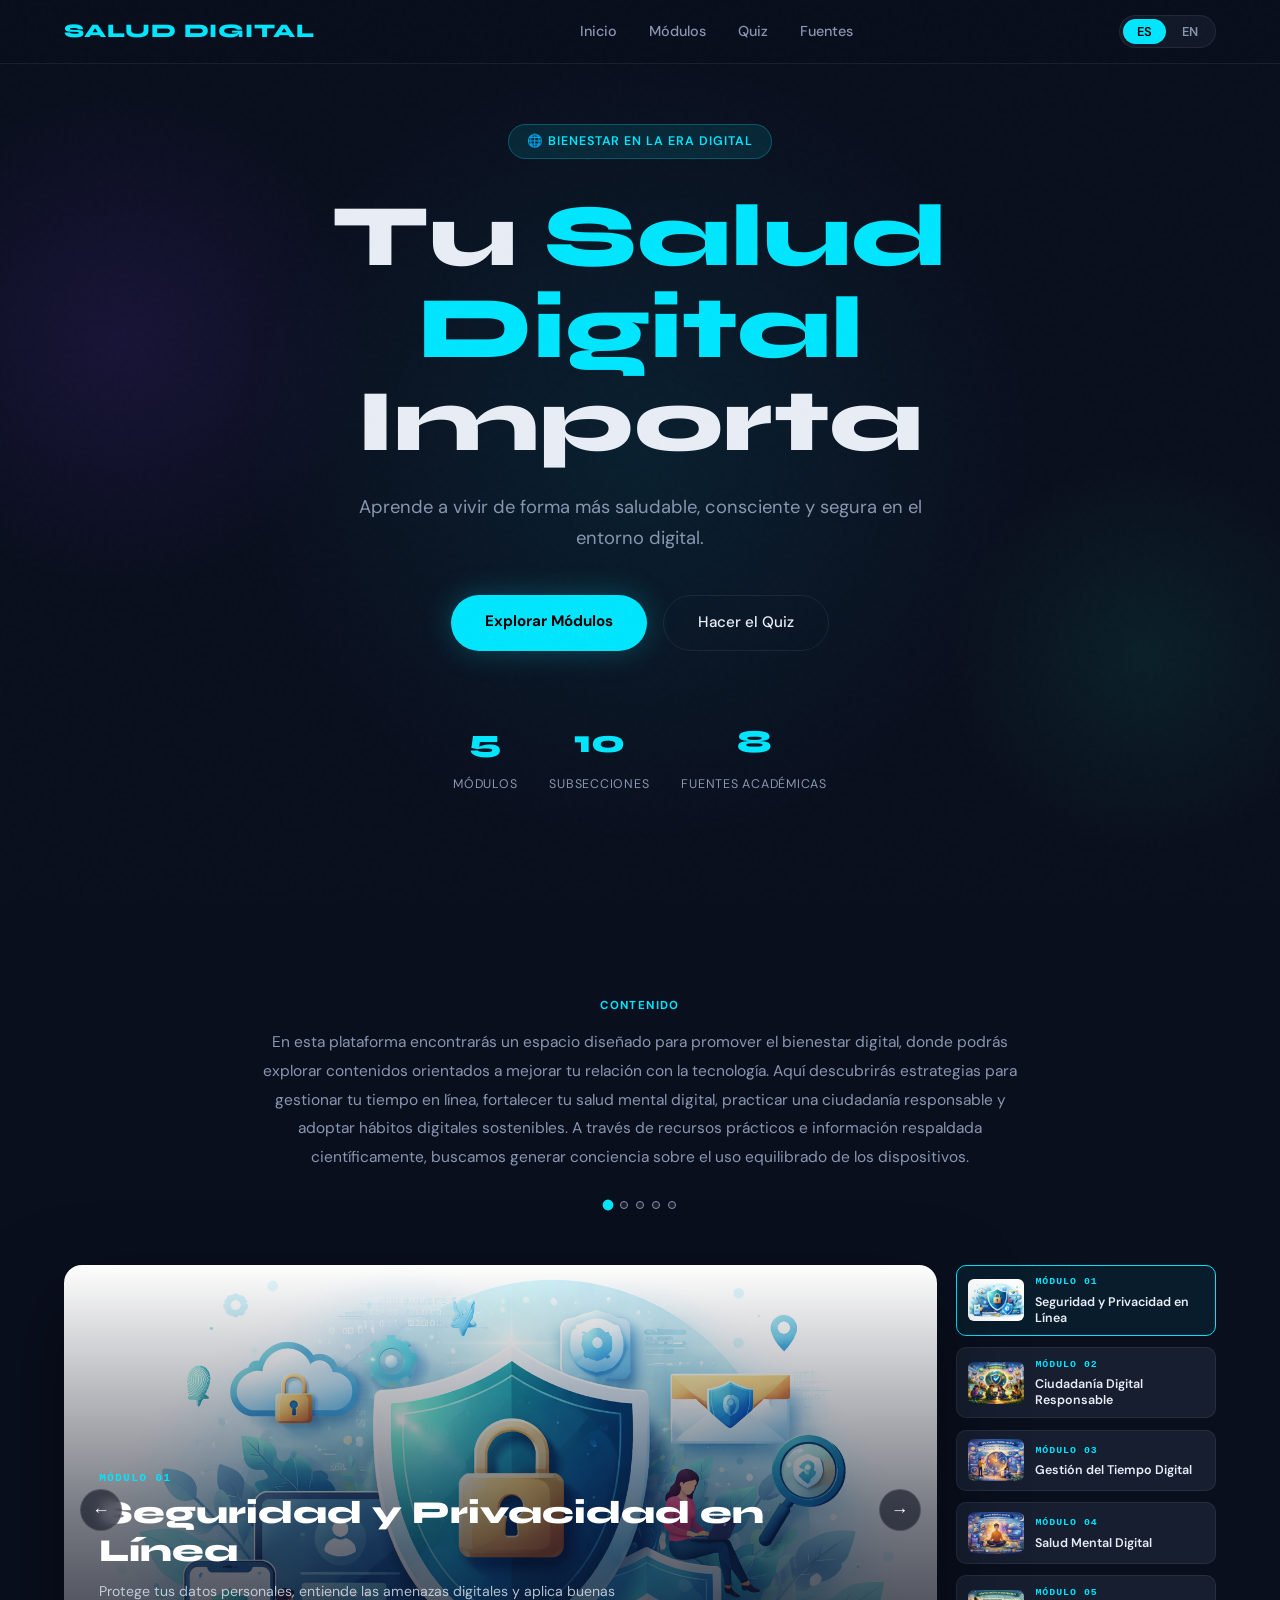
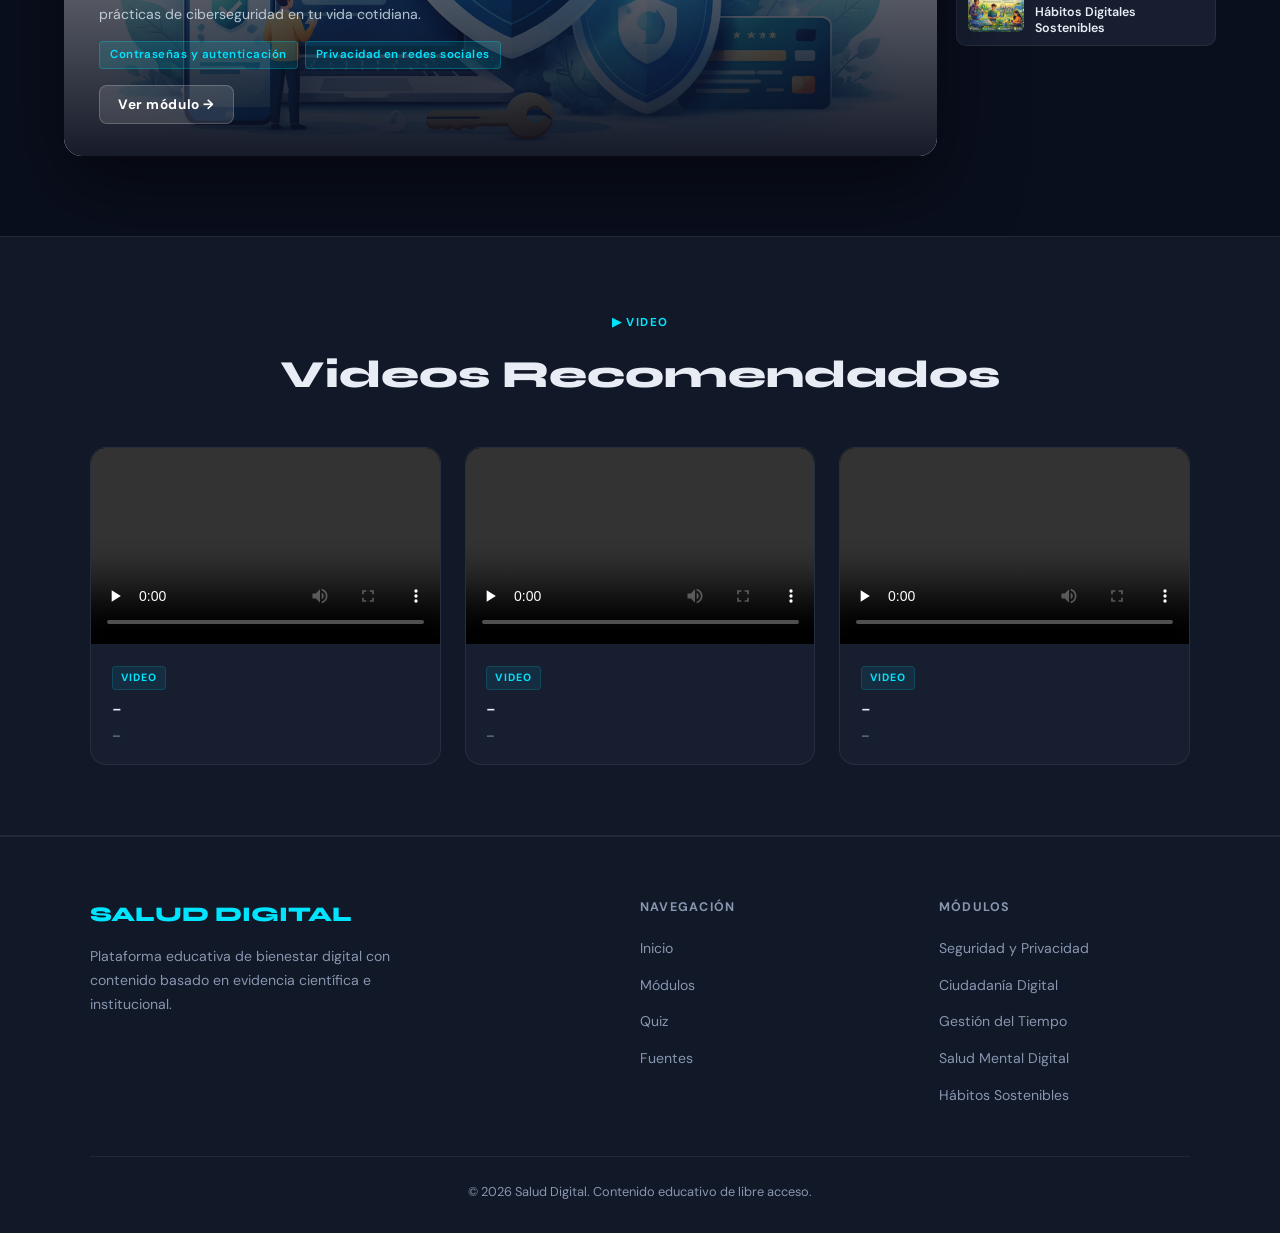
==== index.html @ bf8d4e8e "Initial commit" ====
<!DOCTYPE html>
<html lang="es">
<head>
  <meta charset="UTF-8" />
  <meta name="viewport" content="width=device-width, initial-scale=1.0" />
  <meta name="description" content="Salud Digital — Plataforma educativa de bienestar digital basada en evidencia." />
  <title>Salud Digital — Inicio</title>
  <link rel="preconnect" href="https://fonts.googleapis.com" />
  <link href="https://fonts.googleapis.com/css2?family=Syne:wght@400;700;800&family=DM+Sans:ital,wght@0,300;0,400;0,500;1,300&display=swap" rel="stylesheet" />
  <link rel="stylesheet" href="styles.css" />
</head>
<body>

  <!-- ═══ NAV ═══ -->
  <nav>
    <a href="index.html" class="nav-logo" data-i18n="brand">SALUD DIGITAL</a>
    <div class="nav-links" id="navLinks">
      <a href="index.html"             class="active" data-i18n="nav_home">Inicio</a>
      <a href="pages/modulos.html"     data-i18n="nav_modules">Módulos</a>
      <a href="pages/quiz.html"        data-i18n="nav_quiz">Quiz</a>
      <a href="pages/fuentes.html"     data-i18n="nav_sources">Fuentes</a>
    </div>
    <div style="display:flex;align-items:center;gap:1rem;">
      <div class="lang-toggle">
        <button class="lang-btn active" onclick="setLang('es')">ES</button>
        <button class="lang-btn"        onclick="setLang('en')">EN</button>
      </div>
      <button class="hamburger" id="hamburger" aria-label="Menú">
        <span></span><span></span><span></span>
      </button>
    </div>
  </nav>

  <!-- ═══ HERO ═══ -->
  <section class="hero" id="top">
    <div class="hero-blob1"></div>
    <div class="hero-blob2"></div>
    <div class="hero-inner">
      <div class="hero-badge" data-i18n="hero_badge">🌐 Bienestar en la era digital</div>
      <h1>
        <span data-i18n="hero_h1a">Tu</span>
        <span class="accent" data-i18n="hero_h1b"> Salud Digital</span><br>
        <span data-i18n="hero_h1c">Importa</span>
      </h1>
      <p data-i18n="hero_p">Aprende a vivir de forma más saludable, consciente y segura en el entorno digital. </p>
      <div class="hero-ctas">
        <a href="pages/modulos.html" class="btn-primary" data-i18n="hero_cta1">Explorar Módulos</a>
        <a href="pages/quiz.html"    class="btn-ghost"   data-i18n="hero_cta2">Hacer el Quiz</a>
      </div>
      <div class="stats-bar">
        <div class="stat-item"><span class="stat-num">5</span><span class="stat-label" data-i18n="stat1">Módulos</span></div>
        <div class="stat-item"><span class="stat-num">10</span><span class="stat-label" data-i18n="stat2">Subsecciones</span></div>
        <div class="stat-item"><span class="stat-num">8</span><span class="stat-label" data-i18n="stat3">Fuentes académicas</span></div>
      </div>
    </div>
  </section>

  <!-- ═══ GALERÍA DE MÓDULOS ═══ -->
  <section class="gallery-section" id="modules">

    <!-- PREÁMBULO -->
    <div class="gallery-preamble reveal">
      <span class="tag" data-i18n="mod_tag">Contenido</span>
    
      <p data-i18n="mod_preamble">En esta plataforma encontrarás un espacio diseñado para promover el bienestar digital, donde podrás explorar contenidos orientados a mejorar tu relación con la tecnología. Aquí descubrirás estrategias para gestionar tu tiempo en línea, fortalecer tu salud mental digital, practicar una ciudadanía responsable y adoptar hábitos digitales sostenibles. A través de recursos prácticos e información respaldada científicamente, buscamos generar conciencia sobre el uso equilibrado de los dispositivos.</p>
      <div class="gallery-preamble-dots">
        <span class="gdot active" onclick="goSlide(0)"></span>
        <span class="gdot" onclick="goSlide(1)"></span>
        <span class="gdot" onclick="goSlide(2)"></span>
        <span class="gdot" onclick="goSlide(3)"></span>
        <span class="gdot" onclick="goSlide(4)"></span>
      </div>
    </div>

    <!-- GALERÍA PRINCIPAL: imagen grande + miniaturas -->
   <div class="gallery-wrapper reveal">

      <!-- Imagen destacada -->
      <div class="gallery-featured" id="galleryFeatured">
        <a href="pages/modulo1.html" id="galleryLink" class="gallery-img-link">
          <img id="galleryImg" src="images/modulo1.jpg" alt="Seguridad y Privacidad en Línea" loading="lazy">
          <div class="gallery-overlay">
            <div class="gallery-overlay-inner">
              <span class="gallery-num" id="galleryNum">MÓDULO 01</span>
              <h3 class="gallery-title" id="galleryTitle">Seguridad y Privacidad en Línea</h3>
              <p class="gallery-desc" id="galleryDesc">Protege tus datos personales, entiende las amenazas digitales y aplica buenas prácticas de ciberseguridad en tu vida cotidiana.</p>
              <div class="gallery-subs" id="gallerySubs">
                <span class="gallery-sub-tag">Contraseñas y autenticación</span>
                <span class="gallery-sub-tag">Privacidad en redes sociales</span>
              </div>
              <span class="gallery-cta" data-i18n="ver_mas">Ver módulo →</span>
            </div>
          </div>
        </a>
        <!-- Flechas de navegación -->
        <button class="gallery-arrow gallery-prev" onclick="shiftSlide(-1)" aria-label="Anterior">&#8592;</button>
        <button class="gallery-arrow gallery-next" onclick="shiftSlide(1)"  aria-label="Siguiente">&#8594;</button>
      </div>

      <!-- Miniaturas -->
      <div class="gallery-thumbs">

        <div class="gallery-thumb active" onclick="goSlide(0)" data-idx="0">
          <div class="gallery-thumb-img">
            <img src="images/seguridad.png" alt="Módulo 01" loading="lazy">
          </div>
          <div class="gallery-thumb-info">
            <span class="gallery-thumb-num" data-i18n="m1_num">MÓDULO 01</span>
            <span class="gallery-thumb-title" data-i18n="m1_title">Seguridad y Privacidad en Línea</span>
          </div>
        </div>

        <div class="gallery-thumb" onclick="goSlide(1)" data-idx="1">
          <div class="gallery-thumb-img">
            <img src="images/responsable.png" alt="Módulo 02" loading="lazy">
          </div>
          <div class="gallery-thumb-info">
            <span class="gallery-thumb-num" data-i18n="m2_num">MÓDULO 02</span>
            <span class="gallery-thumb-title" data-i18n="m2_title">Ciudadanía Digital Responsable</span>
          </div>
        </div>

        <div class="gallery-thumb" onclick="goSlide(2)" data-idx="2">
          <div class="gallery-thumb-img">
            <img src="images/tiempo.png" alt="Módulo 03" loading="lazy">
          </div>
          <div class="gallery-thumb-info">
            <span class="gallery-thumb-num" data-i18n="m3_num">MÓDULO 03</span>
            <span class="gallery-thumb-title" data-i18n="m3_title">Gestión del Tiempo Digital</span>
          </div>
        </div>

        <div class="gallery-thumb" onclick="goSlide(3)" data-idx="3">
          <div class="gallery-thumb-img">
            <img src="images/mental.png" alt="Módulo 04" loading="lazy">
          </div>
          <div class="gallery-thumb-info">
            <span class="gallery-thumb-num" data-i18n="m4_num">MÓDULO 04</span>
            <span class="gallery-thumb-title" data-i18n="m4_title">Salud Mental Digital</span>
          </div>
        </div>

        <div class="gallery-thumb" onclick="goSlide(4)" data-idx="4">
          <div class="gallery-thumb-img">
            <img src="images/sostenibilidad.png" alt="Módulo 05" loading="lazy">
          </div>
          <div class="gallery-thumb-info">
            <span class="gallery-thumb-num" data-i18n="m5_num">MÓDULO 05</span>
            <span class="gallery-thumb-title" data-i18n="m5_title">Hábitos Digitales Sostenibles</span>
          </div>
        </div>

      </div><!-- /gallery-thumbs -->
    </div><!-- /gallery-wrapper -->
  </section>

  <!-- ── Gallery JS data & logic (inline, no external dependency) ── -->
  <script>
  const _galleryData = {
    es: [
      { num:"MÓDULO 01", title:"Seguridad y Privacidad en Línea",
        desc:"Protege tus datos personales, entiende las amenazas digitales y aplica buenas prácticas de ciberseguridad en tu vida cotidiana.",
        tags:["Contraseñas y autenticación","Privacidad en redes sociales"],
        img:"images/seguridad.png", href:"pages/modulo1.html" },
      { num:"MÓDULO 02", title:"Ciudadanía Digital Responsable",
        desc:"Desarrolla competencias éticas en el entorno digital: pensamiento crítico ante la desinformación, respeto en línea y netiqueta.",
        tags:["Identificación de fake news","Ética y netiqueta digital"],
        img:"images/responsable.png", href:"pages/modulo2.html" },
      { num:"MÓDULO 03", title:"Gestión del Tiempo Digital",
        desc:"Aprende a equilibrar el uso de pantallas con hábitos saludables que mejoran tu productividad y bienestar general.",
        tags:["Técnicas para reducir pantalla","Productividad sin agotamiento"],
        img:"images/tiempo.png", href:"pages/modulo3.html" },
      { num:"MÓDULO 04", title:"Salud Mental Digital",
        desc:"Comprende el impacto de las redes sociales en el bienestar emocional y descubre estrategias para mantener un equilibrio sano.",
        tags:["Redes sociales y bienestar","Detox digital consciente"],
        img:"images/mental.png", href:"pages/modulo4.html" },
      { num:"MÓDULO 05", title:"Hábitos Digitales Sostenibles",
        desc:"Explora cómo el uso consciente de la tecnología puede reducir tu huella digital y promover un futuro más sostenible para todos.",
        tags:["Huella de carbono digital","Consumo responsable de dispositivos"],
        img:"images/sostenibilidad.png", href:"pages/modulo5.html" },
    ],
    en: [
      { num:"MODULE 01", title:"Online Security & Privacy",
        desc:"Protect your personal data, understand digital threats and apply good cybersecurity practices in your everyday life.",
        tags:["Password management","Privacy on social networks"],
        img:"images/seguridad.png", href:"pages/modulo1.html" },
      { num:"MODULE 02", title:"Responsible Digital Citizenship",
        desc:"Build ethical competencies online: critical thinking against misinformation, respectful engagement and digital etiquette.",
        tags:["Identifying fake news","Ethics and netiquette"],
        img:"images/responsable.png", href:"pages/modulo2.html" },
      { num:"MODULE 03", title:"Digital Time Management",
        desc:"Learn to balance screen time with healthy habits that improve your productivity and overall wellbeing.",
        tags:["Techniques to reduce screen time","Productivity without burnout"],
        img:"images/tiempo.png", href:"pages/modulo3.html" },
      { num:"MODULE 04", title:"Digital Mental Health",
        desc:"Understand the impact of social media on emotional wellbeing and discover strategies for a healthier digital balance.",
        tags:["Social media and wellbeing","Mindful digital detox"],
        img:"images/mental.png", href:"pages/modulo4.html" },
      { num:"MODULE 05", title:"Sustainable Digital Habits",
        desc:"Explore how conscious technology use can reduce your digital footprint and promote a more sustainable future for everyone.",
        tags:["Digital carbon footprint","Responsible device consumption"],
        img:"images/sostenibilidad.png", href:"pages/modulo5.html" },
    ]
  };

  let _gIdx = 0;

  function _renderGallery(idx) {
    const lang = typeof currentLang !== 'undefined' ? currentLang : 'es';
    const d = _galleryData[lang][idx];
    _gIdx = idx;

    // Fade out → update → fade in
    const img = document.getElementById('galleryImg');
    const overlay = document.querySelector('.gallery-overlay-inner');
    img.style.opacity = '0';
    overlay.style.opacity = '0';

    setTimeout(() => {
      img.src = d.img;
      img.alt = d.title;
      document.getElementById('galleryLink').href = d.href;
      document.getElementById('galleryNum').textContent   = d.num;
      document.getElementById('galleryTitle').textContent = d.title;
      document.getElementById('galleryDesc').textContent  = d.desc;
      const subsEl = document.getElementById('gallerySubs');
      subsEl.innerHTML = d.tags.map(t => `<span class="gallery-sub-tag">${t}</span>`).join('');
      img.style.opacity = '1';
      overlay.style.opacity = '1';
    }, 220);

    // Update dots
    document.querySelectorAll('.gdot').forEach((el, i) =>
      el.classList.toggle('active', i === idx));

    // Update thumbs
    document.querySelectorAll('.gallery-thumb').forEach((el, i) =>
      el.classList.toggle('active', i === idx));
  }

  function goSlide(idx) { _renderGallery(idx); }

  function shiftSlide(dir) {
    const total = _galleryData[typeof currentLang!=='undefined'?currentLang:'es'].length;
    _renderGallery((_gIdx + dir + total) % total);
  }

  // Re-render on lang change
  const _origGallerySetLang = typeof setLang !== 'undefined' ? setLang : null;
  document.addEventListener('DOMContentLoaded', () => {
    if (typeof setLang !== 'undefined') {
      const __prev = setLang;
      setLang = function(lang) { __prev(lang); _renderGallery(_gIdx); };
    }
    // Auto-advance every 6 s
    setInterval(() => shiftSlide(1), 6000);
  });
  </script>
  


  <!-- ═══ SECCIÓN DE VIDEOS LOCALES ═══
       Pon los archivos en la carpeta videos/
       Formatos soportados: .mp4  .webm  .ogg -->
  <div class="video-section reveal">
    <div class="video-section-header">
      <span class="tag">▶ Video</span>
      <h2 data-i18n="vid_section_title">Videos Recomendados</h2>
      
    </div>
    <div class="video-grid">
      <div class="video-card">
        <!-- VIDEO LOCAL: pon el archivo en la carpeta videos/
             Nombre esperado: index_video1.mp4 -->
        <div class="video-local-wrap">
          <div class="video-local-placeholder" onclick="playLocalVideo(this)">
            <div class="play-icon">&#9654;</div>
            <span class="placeholder-filename">index_video1.mp4</span>
            <span class="placeholder-hint" data-i18n="vid_hint">Pon el archivo en la carpeta videos/ y recarga la página</span>
          </div>
          <video controls preload="none"
                 src="video/tante.mp4"
                 onerror="showVideoError(this)"
                 oncanplay="hidePlaceholder(this)">
            Tu navegador no soporta video HTML5.
          </video>
        </div>
        <div class="video-meta">
          <span class="video-badge" data-i18n="vid_badge_1">Video</span>
          <div class="video-title" data-i18n="vid_index_1_title">–</div>
          <div class="video-desc"  data-i18n="vid_index_1_desc">–</div>
        </div>
      </div>
      <div class="video-card">
        <!-- VIDEO LOCAL: pon el archivo en la carpeta videos/
             Nombre esperado: index_video2.mp4 -->
        <div class="video-local-wrap">
          <div class="video-local-placeholder" onclick="playLocalVideo(this)">
            <div class="play-icon">&#9654;</div>
            <span class="placeholder-filename">index_video2.mp4</span>
            <span class="placeholder-hint" data-i18n="vid_hint">Pon el archivo en la carpeta videos/ y recarga la página</span>
          </div>
          <video controls preload="none"
                 src="video/salu.mp4"
                 onerror="showVideoError(this)"
                 oncanplay="hidePlaceholder(this)">
            Tu navegador no soporta video HTML5.
          </video>
        </div>
        <div class="video-meta">
          <span class="video-badge" data-i18n="vid_badge_2">Video</span>
          <div class="video-title" data-i18n="vid_index_2_title">–</div>
          <div class="video-desc"  data-i18n="vid_index_2_desc">–</div>
        </div>
      </div>
      <div class="video-card">
        <!-- VIDEO LOCAL: pon el archivo en la carpeta videos/
             Nombre esperado: index_video3.mp4 -->
        <div class="video-local-wrap">
          <div class="video-local-placeholder" onclick="playLocalVideo(this)">
            <div class="play-icon">&#9654;</div>
            <span class="placeholder-filename">index_video3.mp4</span>
            <span class="placeholder-hint" data-i18n="vid_hint">Pon el archivo en la carpeta videos/ y recarga la página</span>
          </div>
          <video controls preload="none"
                 src="video/impa.mp4"
                 onerror="showVideoError(this)"
                 oncanplay="hidePlaceholder(this)">
            Tu navegador no soporta video HTML5.
          </video>
        </div>
        <div class="video-meta">
          <span class="video-badge" data-i18n="vid_badge_3">Video</span>
          <div class="video-title" data-i18n="vid_index_3_title">–</div>
          <div class="video-desc"  data-i18n="vid_index_3_desc">–</div>
        </div>
      </div>
    </div>
  </div>

    <!-- ═══ FOOTER ═══ -->
  <footer>
    <div class="footer-grid">
      <div class="footer-brand">
        <div class="logo" data-i18n="brand">SALUD DIGITAL</div>
        <p data-i18n="footer_desc">Plataforma educativa de bienestar digital con contenido basado en evidencia científica e institucional.</p>
      </div>
      <div class="footer-col">
        <h4 data-i18n="footer_nav">Navegación</h4>
        <ul>
          <li><a href="index.html"         data-i18n="nav_home">Inicio</a></li>
          <li><a href="pages/modulos.html" data-i18n="nav_modules">Módulos</a></li>
          <li><a href="pages/quiz.html"    data-i18n="nav_quiz">Quiz</a></li>
          <li><a href="pages/fuentes.html" data-i18n="nav_sources">Fuentes</a></li>
        </ul>
      </div>
      <div class="footer-col">
        <h4 data-i18n="footer_mods">Módulos</h4>
        <ul>
          <li><a href="pages/modulo1.html" data-i18n="m1_title">Seguridad y Privacidad</a></li>
          <li><a href="pages/modulo2.html" data-i18n="m2_title">Ciudadanía Digital</a></li>
          <li><a href="pages/modulo3.html" data-i18n="m3_title">Gestión del Tiempo</a></li>
          <li><a href="pages/modulo4.html" data-i18n="m4_title">Salud Mental Digital</a></li>
          <li><a href="pages/modulo5.html" data-i18n="m5_title">Hábitos Sostenibles</a></li>
        </ul>
      </div>
    </div>
    <div class="footer-bottom">
      <p data-i18n="footer_copy">© 2026 Salud Digital. Contenido educativo de libre acceso.</p>
    </div>
  </footer>

  <script src="main.js"></script>
  <script>
    /* ── Reproductor de video local ─────────────────────────────
       hidePlaceholder: oculta el placeholder cuando el video carga.
       showVideoError:  muestra mensaje si el archivo no se encuentra.
       playLocalVideo:  intenta reproducir al hacer clic en placeholder.
    ─────────────────────────────────────────────────────────────── */
    function hidePlaceholder(videoEl) {
      const ph = videoEl.previousElementSibling;
      if (ph && ph.classList.contains('video-local-placeholder')) {
        ph.style.display = 'none';
      }
    }
    function showVideoError(videoEl) {
      const ph = videoEl.previousElementSibling;
      if (ph && ph.classList.contains('video-local-placeholder')) {
        const hint = ph.querySelector('.placeholder-hint');
        if (hint) hint.style.color = 'var(--danger, #ef4444)';
      }
    }
    function playLocalVideo(placeholderEl) {
      const video = placeholderEl.nextElementSibling;
      if (video && video.tagName === 'VIDEO') {
        video.load();
        video.play().catch(() => {});
      }
    }
  </script>
  <script>
    /* ── Traducción completa del index ────────────────────────────────
       Este bloque se ejecuta DESPUÉS de main.js, por lo que setLang
       ya existe. Envuelve setLang para que además de traducir los
       elementos data-i18n también actualice la galería y los videos.
    ─────────────────────────────────────────────────────────────────── */
    (function () {
      const _base = setLang;

      setLang = function (lang) {
        // 1. Traducción genérica (nav, footer, badges, video titles…)
        currentLang = lang;
        document.querySelectorAll('[data-i18n]').forEach(el => {
          const key = el.getAttribute('data-i18n');
          if (i18n[lang][key] !== undefined) el.textContent = i18n[lang][key];
        });

        // 2. Actualizar botones del toggle
        document.querySelectorAll('.lang-btn').forEach(b =>
          b.classList.toggle('active', b.textContent === lang.toUpperCase())
        );

        // 3. Re-renderizar galería en el nuevo idioma
        if (typeof _renderGallery === 'function') _renderGallery(_gIdx);

        // 4. Quiz: reiniciar en nuevo idioma
        if (typeof renderQuestion === 'function') {
          qIndex = 0; score = 0; answered = false;
          const qc = document.getElementById('quizCard');
          const qr = document.getElementById('quizResult');
          if (qc) qc.style.display = '';
          if (qr) qr.classList.remove('show');
          renderQuestion();
        }
      };

      // Renderizar galería inicial
      if (typeof _renderGallery === 'function') _renderGallery(0);
    })();
  </script>
</body>
</html>
---- styles.css ----
/* ═══════════════════════════════════════════════
   SALUD DIGITAL — styles.css
   Estructura:
   1. Tokens (variables CSS)
   2. Reset & Base
   3. Scrollbar
   4. Navbar
   5. Hero
   6. Section Header
   7. Modules Grid
   8. Modal
   9. Quiz
   10. Sources Strip
   11. Footer
   12. Animaciones / Reveal
═══════════════════════════════════════════════ */

/* ── 1. TOKENS ─────────────────────────────── */
:root {
  --bg: #0a0f1e;
  --surface: #111827;
  --card: #161e30;
  --accent: #00e5ff;
  --accent2: #7c3aed;
  --accent3: #10b981;
  --text: #e8edf5;
  --muted: #8896b0;
  --border: rgba(255, 255, 255, 0.07);
  --radius: 16px;
  --font-head: 'Syne', sans-serif;
  --font-body: 'DM Sans', sans-serif;
}

/* ── 2. RESET & BASE ───────────────────────── */
*, *::before, *::after {
  box-sizing: border-box;
  margin: 0;
  padding: 0;
}

html { scroll-behavior: smooth; }

body {
  background: var(--bg);
  color: var(--text);
  font-family: var(--font-body);
  font-size: 16px;
  line-height: 1.7;
  overflow-x: hidden;
}

/* Noise texture overlay */
body::before {
  content: '';
  position: fixed;
  inset: 0;
  background-image: url("data:image/svg+xml,%3Csvg viewBox='0 0 200 200' xmlns='http://www.w3.org/2000/svg'%3E%3Cfilter id='n'%3E%3CfeTurbulence type='fractalNoise' baseFrequency='0.9' numOctaves='4' stitchTiles='stitch'/%3E%3C/filter%3E%3Crect width='100%25' height='100%25' filter='url(%23n)' opacity='0.03'/%3E%3C/svg%3E");
  pointer-events: none;
  z-index: 9999;
  opacity: 0.4;
}

/* ── 3. SCROLLBAR ──────────────────────────── */
::-webkit-scrollbar { width: 6px; }
::-webkit-scrollbar-track { background: var(--bg); }
::-webkit-scrollbar-thumb { background: var(--accent2); border-radius: 3px; }

/* ── 4. NAVBAR ─────────────────────────────── */
nav {
  position: fixed;
  top: 0; left: 0; right: 0;
  z-index: 100;
  display: flex;
  align-items: center;
  justify-content: space-between;
  padding: 0 5vw;
  height: 64px;
  background: rgba(10, 15, 30, 0.82);
  backdrop-filter: blur(18px);
  border-bottom: 1px solid var(--border);
}

.nav-logo {
  font-family: var(--font-head);
  font-weight: 800;
  font-size: 1.2rem;
  color: var(--accent);
  letter-spacing: 0.04em;
  text-decoration: none;
}

.nav-links {
  display: flex;
  gap: 2rem;
  align-items: center;
}

.nav-links a {
  color: var(--muted);
  text-decoration: none;
  font-size: 0.9rem;
  font-weight: 500;
  transition: color .2s;
}
.nav-links a:hover { color: var(--text); }

/* Language toggle */
.lang-toggle {
  display: flex;
  background: var(--surface);
  border: 1px solid var(--border);
  border-radius: 999px;
  padding: 3px;
  gap: 2px;
}

.lang-btn {
  padding: 4px 14px;
  border-radius: 999px;
  border: none;
  background: transparent;
  color: var(--muted);
  font-family: var(--font-body);
  font-size: 0.8rem;
  font-weight: 600;
  cursor: pointer;
  transition: all .2s;
}
.lang-btn.active {
  background: var(--accent);
  color: #000;
}

/* Hamburger */
.hamburger {
  display: none;
  flex-direction: column;
  gap: 5px;
  cursor: pointer;
  background: none;
  border: none;
  padding: 4px;
}
.hamburger span {
  display: block;
  width: 24px;
  height: 2px;
  background: var(--text);
  border-radius: 2px;
  transition: all .3s;
}

@media (max-width: 768px) {
  .hamburger { display: flex; }
  .nav-links {
    position: absolute;
    top: 64px; left: 0; right: 0;
    background: var(--surface);
    flex-direction: column;
    padding: 1.5rem 2rem;
    gap: 1.2rem;
    display: none;
    border-bottom: 1px solid var(--border);
  }
  .nav-links.open { display: flex; }
}

/* ── 5. HERO ───────────────────────────────── */
.hero {
  min-height: 100vh;
  display: flex;
  align-items: center;
  justify-content: center;
  text-align: center;
  padding: 80px 5vw 60px;
  position: relative;
  overflow: hidden;
}

/* Animated gradient mesh */
.hero::after {
  content: '';
  position: absolute;
  width: 800px; height: 800px;
  border-radius: 50%;
  background: radial-gradient(circle, rgba(0, 229, 255, 0.08) 0%, transparent 70%);
  top: 50%; left: 50%;
  transform: translate(-50%, -50%);
  animation: pulse 6s ease-in-out infinite;
}

.hero-blob1 {
  position: absolute;
  width: 500px; height: 500px;
  border-radius: 50%;
  background: radial-gradient(circle, rgba(124, 58, 237, 0.12) 0%, transparent 70%);
  top: 10%; left: -10%;
  animation: float1 8s ease-in-out infinite;
}

.hero-blob2 {
  position: absolute;
  width: 400px; height: 400px;
  border-radius: 50%;
  background: radial-gradient(circle, rgba(16, 185, 129, 0.1) 0%, transparent 70%);
  bottom: 5%; right: -5%;
  animation: float2 10s ease-in-out infinite;
}

@keyframes pulse {
  0%, 100% { transform: translate(-50%, -50%) scale(1); }
  50%       { transform: translate(-50%, -50%) scale(1.15); }
}
@keyframes float1 {
  0%, 100% { transform: translate(0, 0); }
  50%      { transform: translate(40px, -30px); }
}
@keyframes float2 {
  0%, 100% { transform: translate(0, 0); }
  50%      { transform: translate(-30px, 20px); }
}

.hero-inner {
  position: relative;
  z-index: 2;
  max-width: 820px;
}

.hero-badge {
  display: inline-flex;
  align-items: center;
  gap: 6px;
  background: rgba(0, 229, 255, 0.1);
  border: 1px solid rgba(0, 229, 255, 0.25);
  border-radius: 999px;
  padding: 6px 18px;
  font-size: 0.78rem;
  font-weight: 600;
  color: var(--accent);
  letter-spacing: 0.08em;
  text-transform: uppercase;
  margin-bottom: 2rem;
  animation: fadeDown .8s ease both;
}

.hero h1 {
  font-family: var(--font-head);
  font-weight: 800;
  font-size: clamp(2.8rem, 7vw, 5.5rem);
  line-height: 1.05;
  margin-bottom: 1.5rem;
  animation: fadeDown .8s .15s ease both;
}
.hero h1 .accent  { color: var(--accent); }
.hero h1 .accent2 { color: var(--accent2); }

.hero p {
  font-size: clamp(1rem, 2vw, 1.15rem);
  color: var(--muted);
  max-width: 580px;
  margin: 0 auto 2.5rem;
  animation: fadeDown .8s .3s ease both;
}

.hero-ctas {
  display: flex;
  gap: 1rem;
  justify-content: center;
  flex-wrap: wrap;
  animation: fadeDown .8s .45s ease both;
}

/* Buttons */
.btn-primary {
  background: var(--accent);
  color: #000;
  border: none;
  padding: 14px 34px;
  border-radius: 999px;
  font-family: var(--font-body);
  font-size: 0.95rem;
  font-weight: 700;
  cursor: pointer;
  text-decoration: none;
  transition: transform .2s, box-shadow .2s;
  box-shadow: 0 0 30px rgba(0, 229, 255, 0.25);
}
.btn-primary:hover {
  transform: translateY(-2px);
  box-shadow: 0 0 45px rgba(0, 229, 255, 0.4);
}

.btn-ghost {
  background: transparent;
  color: var(--text);
  border: 1px solid var(--border);
  padding: 14px 34px;
  border-radius: 999px;
  font-family: var(--font-body);
  font-size: 0.95rem;
  font-weight: 500;
  cursor: pointer;
  text-decoration: none;
  transition: border-color .2s, background .2s;
}
.btn-ghost:hover {
  border-color: var(--accent);
  background: rgba(0, 229, 255, 0.05);
}

@keyframes fadeDown {
  from { opacity: 0; transform: translateY(-20px); }
  to   { opacity: 1; transform: translateY(0); }
}

/* Stats bar */
.stats-bar {
  margin-top: 4rem;
  display: flex;
  gap: 2rem;
  justify-content: center;
  flex-wrap: wrap;
  animation: fadeDown .8s .6s ease both;
}
.stat-item { text-align: center; }
.stat-num {
  font-family: var(--font-head);
  font-size: 2rem;
  font-weight: 800;
  color: var(--accent);
  display: block;
}
.stat-label {
  font-size: 0.78rem;
  color: var(--muted);
  text-transform: uppercase;
  letter-spacing: 0.06em;
}

/* ── 6. SECTION HEADER ─────────────────────── */
.section-header {
  text-align: center;
  margin-bottom: 4rem;
}
.section-header .tag {
  display: inline-block;
  font-size: 0.72rem;
  font-weight: 700;
  letter-spacing: 0.12em;
  text-transform: uppercase;
  color: var(--accent);
  margin-bottom: 0.8rem;
}
.section-header h2 {
  font-family: var(--font-head);
  font-size: clamp(2rem, 4vw, 3rem);
  font-weight: 800;
  margin-bottom: 1rem;
}
.section-header p {
  color: var(--muted);
  max-width: 560px;
  margin: 0 auto;
}

/* ── 7. MODULES GRID ───────────────────────── */
.modules-section { padding: 100px 5vw; }

.modules-grid {
  display: grid;
  grid-template-columns: repeat(auto-fit, minmax(320px, 1fr));
  gap: 1.5rem;
  max-width: 1200px;
  margin: 0 auto;
}

.module-card {
  background: var(--card);
  border: 1px solid var(--border);
  border-radius: var(--radius);
  overflow: hidden;
  cursor: pointer;
  transition: transform .3s, box-shadow .3s, border-color .3s;
  position: relative;
}
.module-card:hover {
  transform: translateY(-6px);
  box-shadow: 0 24px 60px rgba(0, 0, 0, 0.4);
}
.module-card:hover .module-glow { opacity: 1; }

.module-glow {
  position: absolute;
  inset: 0;
  border-radius: var(--radius);
  opacity: 0;
  transition: opacity .3s;
  pointer-events: none;
}

.module-thumb {
  height: 180px;
  display: block;
  position: relative;
  overflow: hidden;
  padding: 0;
}

/* Image fills 100% of the thumb box */
.module-thumb img {
  width: 100%;
  height: 100%;
  object-fit: cover;
  object-position: center;
  display: block;
  transition: transform .45s ease;
}
.module-card:hover .module-thumb img {
  transform: scale(1.07);
}

/* Subtle dark gradient at bottom for legibility */
.module-thumb::before {
  content: '';
  position: absolute;
  inset: 0;
  background: linear-gradient(to bottom, transparent 35%, rgba(10,15,30,.5) 100%);
  z-index: 1;
  pointer-events: none;
}

.module-body { padding: 1.5rem; }

.module-number {
  font-size: 0.72rem;
  font-weight: 700;
  letter-spacing: 0.12em;
  text-transform: uppercase;
  color: var(--muted);
  margin-bottom: 0.4rem;
}

.module-title {
  font-family: var(--font-head);
  font-size: 1.25rem;
  font-weight: 700;
  margin-bottom: 0.6rem;
}

.module-desc {
  font-size: 0.9rem;
  color: var(--muted);
  line-height: 1.6;
  margin-bottom: 1.2rem;
}

.module-subs {
  display: flex;
  flex-direction: column;
  gap: 0.5rem;
}

.module-sub {
  display: flex;
  align-items: center;
  gap: 0.5rem;
  font-size: 0.83rem;
  color: var(--muted);
}
.module-sub .dot {
  width: 6px; height: 6px;
  border-radius: 50%;
  background: var(--accent);
  flex-shrink: 0;
}

.module-cta {
  margin-top: 1.2rem;
  display: inline-flex;
  align-items: center;
  gap: 6px;
  font-size: 0.85rem;
  font-weight: 600;
  color: var(--accent);
  text-decoration: none;
  cursor: pointer;
  background: none;
  border: none;
  padding: 0;
  font-family: var(--font-body);
  transition: gap .2s;
}
.module-cta:hover { gap: 10px; }

/* Per-module accent colors */
.mod-1 .module-thumb { background: linear-gradient(135deg, #0a1628, #0d2a3f); }
.mod-1 .module-glow  { box-shadow: inset 0 0 0 1px rgba(0, 229, 255, 0.35); }
.mod-1:hover         { border-color: rgba(0, 229, 255, 0.35); }
.mod-1 .module-title { color: #00e5ff; }

.mod-2 .module-thumb { background: linear-gradient(135deg, #150a28, #2d1458); }
.mod-2 .module-glow  { box-shadow: inset 0 0 0 1px rgba(124, 58, 237, 0.35); }
.mod-2:hover         { border-color: rgba(124, 58, 237, 0.35); }
.mod-2 .module-title { color: #a78bfa; }
.mod-2 .dot          { background: #a78bfa; }
.mod-2 .module-cta   { color: #a78bfa; }

.mod-3 .module-thumb { background: linear-gradient(135deg, #091e16, #0d3a25); }
.mod-3 .module-glow  { box-shadow: inset 0 0 0 1px rgba(16, 185, 129, 0.35); }
.mod-3:hover         { border-color: rgba(16, 185, 129, 0.35); }
.mod-3 .module-title { color: #10b981; }
.mod-3 .dot          { background: #10b981; }
.mod-3 .module-cta   { color: #10b981; }

.mod-4 .module-thumb { background: linear-gradient(135deg, #1a1008, #3a2005); }
.mod-4 .module-glow  { box-shadow: inset 0 0 0 1px rgba(251, 146, 60, 0.35); }
.mod-4:hover         { border-color: rgba(251, 146, 60, 0.35); }
.mod-4 .module-title { color: #fb923c; }
.mod-4 .dot          { background: #fb923c; }
.mod-4 .module-cta   { color: #fb923c; }

.mod-5 .module-thumb { background: linear-gradient(135deg, #1a0a1a, #380a38); }
.mod-5 .module-glow  { box-shadow: inset 0 0 0 1px rgba(244, 114, 182, 0.35); }
.mod-5:hover         { border-color: rgba(244, 114, 182, 0.35); }
.mod-5 .module-title { color: #f472b6; }
.mod-5 .dot          { background: #f472b6; }
.mod-5 .module-cta   { color: #f472b6; }

/* ── 8. MODAL ──────────────────────────────── */
.modal-overlay {
  position: fixed;
  inset: 0;
  background: rgba(0, 0, 0, 0.85);
  backdrop-filter: blur(8px);
  z-index: 200;
  display: flex;
  align-items: center;
  justify-content: center;
  padding: 2rem;
  opacity: 0;
  pointer-events: none;
  transition: opacity .3s;
}
.modal-overlay.open {
  opacity: 1;
  pointer-events: all;
}

.modal-box {
  background: var(--surface);
  border: 1px solid var(--border);
  border-radius: 20px;
  max-width: 780px;
  width: 100%;
  max-height: 85vh;
  overflow-y: auto;
  padding: 2.5rem;
  transform: scale(.95);
  transition: transform .3s;
  position: relative;
}
.modal-overlay.open .modal-box { transform: scale(1); }

.modal-close {
  position: absolute;
  top: 1.2rem; right: 1.2rem;
  background: var(--card);
  border: 1px solid var(--border);
  color: var(--muted);
  width: 36px; height: 36px;
  border-radius: 50%;
  display: flex;
  align-items: center;
  justify-content: center;
  cursor: pointer;
  font-size: 1.1rem;
  transition: color .2s, border-color .2s;
}
.modal-close:hover { color: var(--text); border-color: var(--text); }

.modal-tag {
  font-size: 0.72rem;
  font-weight: 700;
  letter-spacing: 0.12em;
  text-transform: uppercase;
  color: var(--accent);
  margin-bottom: 0.5rem;
}

.modal-title {
  font-family: var(--font-head);
  font-size: 1.8rem;
  font-weight: 800;
  margin-bottom: 1rem;
}

.subsection {
  background: var(--card);
  border: 1px solid var(--border);
  border-radius: 12px;
  padding: 1.5rem;
  margin-bottom: 1rem;
}

.subsection-title {
  font-family: var(--font-head);
  font-size: 1.05rem;
  font-weight: 700;
  margin-bottom: 0.6rem;
  display: flex;
  align-items: center;
  gap: 0.5rem;
}

.subsection-icon { font-size: 1.2rem; }

.subsection p {
  font-size: 0.9rem;
  color: var(--muted);
  line-height: 1.7;
}

.subsection .source {
  margin-top: 0.8rem;
  font-size: 0.75rem;
  color: rgba(136, 150, 176, 0.7);
  border-top: 1px solid var(--border);
  padding-top: 0.6rem;
}
.subsection .source a { color: var(--accent); text-decoration: none; }
.subsection .source a:hover { text-decoration: underline; }

/* Visual placeholder inside modal */
.viz-placeholder {
  background: var(--bg);
  border: 1px dashed var(--border);
  border-radius: 10px;
  height: 160px;
  display: flex;
  align-items: center;
  justify-content: center;
  flex-direction: column;
  gap: 0.5rem;
  margin: 1rem 0;
  font-size: 2.5rem;
}
.viz-placeholder span {
  font-size: 0.78rem;
  color: var(--muted);
}

/* ── 9. QUIZ ───────────────────────────────── */
.quiz-section {
  padding: 100px 5vw;
  background: var(--surface);
  position: relative;
  overflow: hidden;
}
.quiz-section::before {
  content: '';
  position: absolute;
  width: 600px; height: 600px;
  border-radius: 50%;
  background: radial-gradient(circle, rgba(124, 58, 237, 0.07) 0%, transparent 70%);
  top: -200px; right: -100px;
}

.quiz-container {
  max-width: 700px;
  margin: 0 auto;
  position: relative;
  z-index: 2;
}

.quiz-card {
  background: var(--card);
  border: 1px solid var(--border);
  border-radius: 20px;
  padding: 2.5rem;
}

.quiz-progress-bar {
  height: 4px;
  background: var(--border);
  border-radius: 2px;
  margin-bottom: 2rem;
  overflow: hidden;
}
.quiz-progress-fill {
  height: 100%;
  background: linear-gradient(90deg, var(--accent), var(--accent2));
  border-radius: 2px;
  transition: width .4s ease;
}

.quiz-counter {
  font-size: 0.78rem;
  color: var(--muted);
  font-weight: 600;
  letter-spacing: 0.06em;
  margin-bottom: 1rem;
}

.quiz-question {
  font-family: var(--font-head);
  font-size: 1.3rem;
  font-weight: 700;
  margin-bottom: 1.8rem;
  line-height: 1.4;
}

.quiz-options {
  display: flex;
  flex-direction: column;
  gap: 0.8rem;
}

.quiz-option {
  background: var(--surface);
  border: 1px solid var(--border);
  border-radius: 10px;
  padding: 1rem 1.2rem;
  cursor: pointer;
  font-size: 0.9rem;
  font-family: var(--font-body);
  color: var(--text);
  text-align: left;
  transition: border-color .2s, background .2s, transform .15s;
}
.quiz-option:hover:not(:disabled) {
  border-color: var(--accent);
  transform: translateX(4px);
}
.quiz-option.correct  { border-color: var(--accent3); background: rgba(16, 185, 129, 0.1); color: #10b981; }
.quiz-option.incorrect { border-color: #ef4444; background: rgba(239, 68, 68, 0.08); color: #ef4444; }
.quiz-option:disabled  { cursor: default; }

.quiz-feedback {
  margin-top: 1.2rem;
  padding: 1rem 1.2rem;
  border-radius: 10px;
  font-size: 0.88rem;
  display: none;
  line-height: 1.6;
}
.quiz-feedback.show { display: block; }
.quiz-feedback.ok   { background: rgba(16, 185, 129, 0.1); color: #10b981; border: 1px solid rgba(16, 185, 129, 0.2); }
.quiz-feedback.fail { background: rgba(239, 68, 68, 0.08); color: #f87171; border: 1px solid rgba(239, 68, 68, 0.15); }

.quiz-next {
  margin-top: 1.5rem;
  background: var(--accent);
  color: #000;
  border: none;
  padding: 12px 28px;
  border-radius: 999px;
  font-family: var(--font-body);
  font-size: 0.9rem;
  font-weight: 700;
  cursor: pointer;
  display: none;
  transition: transform .2s;
}
.quiz-next.show  { display: inline-block; }
.quiz-next:hover { transform: scale(1.03); }

/* Result screen */
.quiz-result { text-align: center; display: none; }
.quiz-result.show { display: block; }

.result-emoji { font-size: 4rem; margin-bottom: 1rem; }

.result-score {
  font-family: var(--font-head);
  font-size: 3rem;
  font-weight: 800;
  color: var(--accent);
  margin-bottom: 0.5rem;
}

.result-msg {
  color: var(--muted);
  margin-bottom: 1.5rem;
  font-size: 0.95rem;
}

.quiz-restart {
  background: transparent;
  border: 1px solid var(--accent);
  color: var(--accent);
  padding: 10px 28px;
  border-radius: 999px;
  font-family: var(--font-body);
  font-size: 0.9rem;
  font-weight: 600;
  cursor: pointer;
  transition: background .2s, color .2s;
}
.quiz-restart:hover { background: var(--accent); color: #000; }

/* ── 10. SOURCES STRIP ─────────────────────── */
.sources-strip {
  padding: 60px 5vw;
  background: var(--bg);
  border-top: 1px solid var(--border);
}

.sources-strip h3 {
  font-family: var(--font-head);
  font-size: 1rem;
  font-weight: 700;
  color: var(--muted);
  text-transform: uppercase;
  letter-spacing: 0.1em;
  margin-bottom: 1.5rem;
  text-align: center;
}

.sources-logos {
  display: flex;
  flex-wrap: wrap;
  gap: 1rem;
  justify-content: center;
}

.source-badge {
  background: var(--card);
  border: 1px solid var(--border);
  border-radius: 8px;
  padding: 8px 18px;
  font-size: 0.8rem;
  color: var(--muted);
  font-weight: 500;
  text-decoration: none;
  transition: border-color .2s, color .2s;
}
.source-badge:hover { border-color: var(--accent); color: var(--accent); }

/* ── 11. FOOTER ────────────────────────────── */
footer {
  background: var(--surface);
  border-top: 1px solid var(--border);
  padding: 60px 5vw 30px;
}

.footer-grid {
  display: grid;
  grid-template-columns: 2fr 1fr 1fr;
  gap: 3rem;
  max-width: 1100px;
  margin: 0 auto 3rem;
}

@media (max-width: 768px) {
  .footer-grid { grid-template-columns: 1fr; gap: 2rem; }
}

.footer-brand .logo {
  font-family: var(--font-head);
  font-weight: 800;
  font-size: 1.3rem;
  color: var(--accent);
}

.footer-brand p {
  color: var(--muted);
  font-size: 0.88rem;
  margin-top: 0.8rem;
  line-height: 1.7;
  max-width: 320px;
}

.footer-col h4 {
  font-size: 0.78rem;
  font-weight: 700;
  letter-spacing: 0.1em;
  text-transform: uppercase;
  color: var(--muted);
  margin-bottom: 1rem;
}

.footer-col ul {
  list-style: none;
  display: flex;
  flex-direction: column;
  gap: 0.6rem;
}

.footer-col ul li a {
  color: var(--muted);
  text-decoration: none;
  font-size: 0.88rem;
  transition: color .2s;
}
.footer-col ul li a:hover { color: var(--text); }

.footer-bottom {
  border-top: 1px solid var(--border);
  padding-top: 1.5rem;
  text-align: center;
  color: var(--muted);
  font-size: 0.8rem;
  max-width: 1100px;
  margin: 0 auto;
}

/* ── 12. ANIMACIONES / REVEAL ──────────────── */
.reveal {
  opacity: 0;
  transform: translateY(30px);
  transition: opacity .6s ease, transform .6s ease;
}
.reveal.visible {
  opacity: 1;
  transform: translateY(0);
}

/* ══════════════════════════════════════════════
   IMÁGENES DE SUBSECCIONES (módulos internos)
══════════════════════════════════════════════ */
.sub-icon {
  display: block;
  width: 100%;
  height: 220px;
  overflow: hidden;
  border-radius: 12px;
  margin-bottom: 1rem;
  position: relative;
  background: var(--bg);
}
.sub-icon img {
  width: 100%;
  height: 100%;
  object-fit: cover;
  object-position: center;
  display: block;
  border-radius: 12px;
  transition: transform .45s ease;
}
.subsection-card:hover .sub-icon img { transform: scale(1.04); }

/* Hero module image (círculo en detail pages) */
.hero-module-img {
  width: 130px;
  height: 130px;
  border-radius: 20px;
  overflow: hidden;
  margin: 0 auto 1.2rem;
  border: 2px solid rgba(255,255,255,.1);
  box-shadow: 0 0 40px rgba(0,229,255,.15);
}
.hero-module-img img {
  width: 100%;
  height: 100%;
  object-fit: cover;
  object-position: center;
  display: block;
}

/* ══════════════════════════════════════════════
   BLOQUES DE VIDEO YOUTUBE
══════════════════════════════════════════════ */

/* Contenedor principal de video */
.video-section {
  padding: 70px 5vw;
  background: var(--surface);
  border-top: 1px solid var(--border);
  border-bottom: 1px solid var(--border);
  position: relative;
  z-index: 1;
}

.video-section-header {
  text-align: center;
  margin-bottom: 2.5rem;
}
.video-section-header .tag {
  display: inline-block;
  font-size: .72rem; font-weight: 700;
  letter-spacing: .12em; text-transform: uppercase;
  color: var(--accent); margin-bottom: .6rem;
}
.video-section-header h2 {
  font-family: var(--font-head);
  font-size: clamp(1.6rem, 3.5vw, 2.4rem);
  font-weight: 800; margin-bottom: .6rem;
}
.video-section-header p { color: var(--muted); font-size: .92rem; }

/* Grid de videos */
.video-grid {
  display: grid;
  grid-template-columns: repeat(auto-fit, minmax(300px, 1fr));
  gap: 1.5rem;
  max-width: 1100px;
  margin: 0 auto;
}

/* Tarjeta individual de video */
.video-card {
  background: var(--card);
  border: 1px solid var(--border);
  border-radius: var(--radius);
  overflow: hidden;
  transition: transform .3s, box-shadow .3s, border-color .3s;
}
.video-card:hover {
  transform: translateY(-4px);
  box-shadow: 0 20px 50px rgba(0,0,0,.4);
  border-color: rgba(0,229,255,.2);
}

/* Wrapper 16:9 para el iframe de YouTube */
.video-embed {
  position: relative;
  width: 100%;
  padding-top: 56.25%; /* 16:9 */
  background: #000;
  overflow: hidden;
}
.video-embed iframe {
  position: absolute;
  top: 0; left: 0;
  width: 100%; height: 100%;
  border: none;
}

/* Placeholder cuando no hay URL todavía */
.video-placeholder {
  position: absolute;
  top: 0; left: 0;
  width: 100%; height: 100%;
  display: flex;
  flex-direction: column;
  align-items: center;
  justify-content: center;
  gap: .6rem;
  background: var(--bg);
  cursor: pointer;
}
.video-placeholder-icon {
  width: 56px; height: 56px;
  background: rgba(0,229,255,.1);
  border: 2px solid rgba(0,229,255,.3);
  border-radius: 50%;
  display: flex; align-items: center; justify-content: center;
  font-size: 1.4rem;
  transition: background .2s, transform .2s;
}
.video-placeholder:hover .video-placeholder-icon {
  background: rgba(0,229,255,.2);
  transform: scale(1.1);
}
.video-placeholder-label {
  font-size: .75rem; color: var(--muted);
  font-weight: 600; letter-spacing: .06em; text-transform: uppercase;
}

/* Metadata del video */
.video-meta {
  padding: 1.1rem 1.3rem;
}
.video-badge {
  display: inline-block;
  font-size: .66rem; font-weight: 700;
  letter-spacing: .1em; text-transform: uppercase;
  color: var(--accent);
  background: rgba(0,229,255,.08);
  border: 1px solid rgba(0,229,255,.15);
  border-radius: 4px;
  padding: 2px 8px;
  margin-bottom: .5rem;
}
.video-title {
  font-family: var(--font-head);
  font-size: 1rem; font-weight: 700;
  color: var(--text); margin-bottom: .3rem;
  line-height: 1.4;
}
.video-desc {
  font-size: .82rem; color: var(--muted); line-height: 1.6;
}

/* Video único ancho completo (featured) */
.video-featured .video-embed {
  border-radius: 14px 14px 0 0;
}
.video-full {
  max-width: 780px;
  margin: 0 auto;
}

/* Video inline dentro de una subsección */
.video-inline {
  margin: 1.5rem 0;
  border-radius: 12px;
  overflow: hidden;
  border: 1px solid var(--border);
}
.video-inline .video-embed {
  border-radius: 0;
}
.video-inline-label {
  padding: .7rem 1rem;
  background: var(--card);
  font-size: .78rem; color: var(--muted);
  border-top: 1px solid var(--border);
  display: flex; align-items: center; gap: .4rem;
}

/* ══════════════════════════════════════════════
   GALERÍA DE MÓDULOS — gallery-section
══════════════════════════════════════════════ */

.gallery-section {
  padding: 90px 5vw 80px;
  background: var(--bg);
  position: relative;
  z-index: 1;
}

/* ── Preámbulo ─────────────────────────────── */
.gallery-preamble {
  max-width: 760px;
  margin: 0 auto 3.5rem;
  text-align: center;
}
.gallery-preamble .tag {
  display: inline-block;
  font-size: .72rem; font-weight: 700;
  letter-spacing: .12em; text-transform: uppercase;
  color: var(--accent); margin-bottom: .8rem;
}
.gallery-preamble h2 {
  font-family: var(--font-head);
  font-size: clamp(2rem, 4vw, 3rem);
  font-weight: 800;
  margin-bottom: 1.2rem;
}
.gallery-preamble p {
  color: var(--muted);
  font-size: .97rem;
  line-height: 1.85;
  margin-bottom: 1.8rem;
}

/* Dots indicadores */
.gallery-preamble-dots {
  display: flex;
  justify-content: center;
  gap: .5rem;
}
.gdot {
  width: 8px; height: 8px;
  border-radius: 50%;
  background: var(--border);
  border: 1px solid var(--muted);
  cursor: pointer;
  transition: background .25s, transform .25s;
}
.gdot.active {
  background: var(--accent);
  border-color: var(--accent);
  transform: scale(1.35);
}

/* ── Galería principal ─────────────────────── */
.gallery-wrapper {
  display: grid;
  grid-template-columns: 1fr 260px;
  gap: 1.2rem;
  max-width: 1200px;
  margin: 0 auto;
  align-items: start;
}

@media (max-width: 900px) {
  .gallery-wrapper { grid-template-columns: 1fr; }
}

/* Imagen grande destacada */
.gallery-featured {
  position: relative;
  border-radius: 18px;
  overflow: hidden;
  aspect-ratio: 16 / 9;
  background: var(--card);
  box-shadow: 0 30px 80px rgba(0,0,0,.5);
}

.gallery-img-link {
  display: block;
  width: 100%; height: 100%;
  position: relative;
  text-decoration: none;
}

.gallery-img-link img {
  width: 100%; height: 100%;
  object-fit: cover;
  object-position: center;
  display: block;
  transition: transform .55s ease, opacity .22s ease;
  opacity: 1;
}

/* Overlay de texto sobre la imagen grande */
.gallery-overlay {
  position: absolute;
  inset: 0;
  background: linear-gradient(
    to top,
    rgba(10,15,30,.95) 0%,
    rgba(10,15,30,.55) 50%,
    transparent 100%
  );
  display: flex;
  align-items: flex-end;
  padding: 2rem 2.2rem;
  transition: opacity .22s ease;
}
.gallery-overlay-inner { transition: opacity .22s ease; }

.gallery-num {
  display: inline-block;
  font-size: .68rem; font-weight: 700;
  letter-spacing: .14em; text-transform: uppercase;
  color: var(--accent);
  margin-bottom: .4rem;
  font-family: 'Courier New', monospace;
}

.gallery-title {
  font-family: var(--font-head);
  font-size: clamp(1.3rem, 2.5vw, 2rem);
  font-weight: 800;
  color: #fff;
  margin-bottom: .6rem;
  line-height: 1.2;
}

.gallery-desc {
  font-size: .88rem;
  color: rgba(220,232,245,.8);
  line-height: 1.65;
  margin-bottom: .9rem;
  max-width: 520px;
}

.gallery-subs {
  display: flex;
  flex-wrap: wrap;
  gap: .45rem;
  margin-bottom: 1rem;
}
.gallery-sub-tag {
  background: rgba(0,229,255,.12);
  border: 1px solid rgba(0,229,255,.25);
  color: var(--accent);
  font-size: .72rem; font-weight: 600;
  letter-spacing: .04em;
  padding: 3px 10px;
  border-radius: 4px;
}

.gallery-cta {
  display: inline-flex;
  align-items: center;
  gap: 5px;
  color: #fff;
  font-size: .85rem; font-weight: 700;
  letter-spacing: .04em;
  background: rgba(255,255,255,.12);
  border: 1px solid rgba(255,255,255,.2);
  padding: 7px 18px;
  border-radius: 8px;
  transition: background .2s, border-color .2s;
}
.gallery-img-link:hover .gallery-cta {
  background: var(--accent);
  border-color: var(--accent);
  color: #000;
}

/* Flechas de navegación */
.gallery-arrow {
  position: absolute;
  top: 50%; transform: translateY(-50%);
  background: rgba(10,15,30,.6);
  border: 1px solid rgba(255,255,255,.12);
  color: #fff;
  width: 42px; height: 42px;
  border-radius: 50%;
  font-size: 1.1rem;
  cursor: pointer;
  display: flex; align-items: center; justify-content: center;
  transition: background .2s, border-color .2s;
  z-index: 10;
  backdrop-filter: blur(6px);
}
.gallery-arrow:hover {
  background: var(--accent);
  border-color: var(--accent);
  color: #000;
}
.gallery-prev { left: 1rem; }
.gallery-next { right: 1rem; }

/* ── Miniaturas laterales ──────────────────── */
.gallery-thumbs {
  display: flex;
  flex-direction: column;
  gap: .7rem;
}

@media (max-width: 900px) {
  .gallery-thumbs {
    flex-direction: row;
    overflow-x: auto;
    padding-bottom: .5rem;
    gap: .6rem;
  }
  .gallery-thumb { min-width: 140px; flex-shrink: 0; }
}

.gallery-thumb {
  display: flex;
  align-items: center;
  gap: .7rem;
  background: var(--card);
  border: 1px solid var(--border);
  border-radius: 10px;
  padding: .55rem .7rem;
  cursor: pointer;
  transition: border-color .25s, background .25s, transform .2s;
}
.gallery-thumb:hover {
  border-color: rgba(0,229,255,.3);
  transform: translateX(3px);
}
.gallery-thumb.active {
  border-color: var(--accent);
  background: rgba(0,229,255,.06);
}

.gallery-thumb-img {
  width: 56px; height: 42px;
  border-radius: 6px;
  overflow: hidden;
  flex-shrink: 0;
}
.gallery-thumb-img img {
  width: 100%; height: 100%;
  object-fit: cover;
  object-position: center;
  display: block;
  transition: transform .35s;
}
.gallery-thumb:hover .gallery-thumb-img img { transform: scale(1.08); }

.gallery-thumb-info {
  display: flex;
  flex-direction: column;
  gap: .15rem;
  min-width: 0;
}
.gallery-thumb-num {
  font-size: .62rem; font-weight: 700;
  letter-spacing: .1em; text-transform: uppercase;
  color: var(--accent);
  font-family: 'Courier New', monospace;
}
.gallery-thumb-title {
  font-size: .78rem; font-weight: 600;
  color: var(--text);
  line-height: 1.3;
  white-space: normal;
  overflow: hidden;
  display: -webkit-box;
  -webkit-line-clamp: 2;
  -webkit-box-orient: vertical;
}

/* ══════════════════════════════════════════════
   REPRODUCTOR DE VIDEO LOCAL
══════════════════════════════════════════════ */

/* Contenedor 16:9 */
.video-local-wrap {
  position: relative;
  width: 100%;
  padding-top: 56.25%;   /* 16:9 */
  background: #000;
  border-radius: 12px;
  overflow: hidden;
  margin: 1.2rem 0 0;
}

/* Video HTML5 nativo */
.video-local-wrap video {
  position: absolute;
  top: 0; left: 0;
  width: 100%; height: 100%;
  object-fit: contain;
  background: #000;
  outline: none;
}

/* Placeholder cuando el archivo no está cargado todavía */
.video-local-placeholder {
  position: absolute;
  inset: 0;
  display: flex;
  flex-direction: column;
  align-items: center;
  justify-content: center;
  gap: .7rem;
  background: var(--card);
  cursor: pointer;
  transition: background .2s;
}
.video-local-placeholder:hover { background: var(--surface); }

.video-local-placeholder .play-icon {
  width: 60px; height: 60px;
  border-radius: 50%;
  background: rgba(0,229,255,.1);
  border: 2px solid rgba(0,229,255,.3);
  display: flex; align-items: center; justify-content: center;
  font-size: 1.5rem;
  transition: transform .2s, background .2s;
}
.video-local-placeholder:hover .play-icon {
  transform: scale(1.1);
  background: rgba(0,229,255,.2);
}

.video-local-placeholder .placeholder-filename {
  font-size: .75rem;
  color: var(--accent);
  font-family: 'Courier New', monospace;
  letter-spacing: .04em;
}

.video-local-placeholder .placeholder-hint {
  font-size: .7rem;
  color: var(--muted);
  text-align: center;
  max-width: 260px;
  line-height: 1.5;
}

/* Label debajo del reproductor */
.video-local-label {
  padding: .55rem .8rem;
  background: var(--card);
  border: 1px solid var(--border);
  border-top: none;
  border-radius: 0 0 12px 12px;
  font-size: .78rem;
  color: var(--muted);
  display: flex;
  align-items: center;
  gap: .4rem;
  margin-bottom: 1rem;
}

/* Video card en sección de index */
.video-card .video-local-wrap {
  border-radius: 12px 12px 0 0;
  margin: 0;
  padding-top: 56.25%;
}
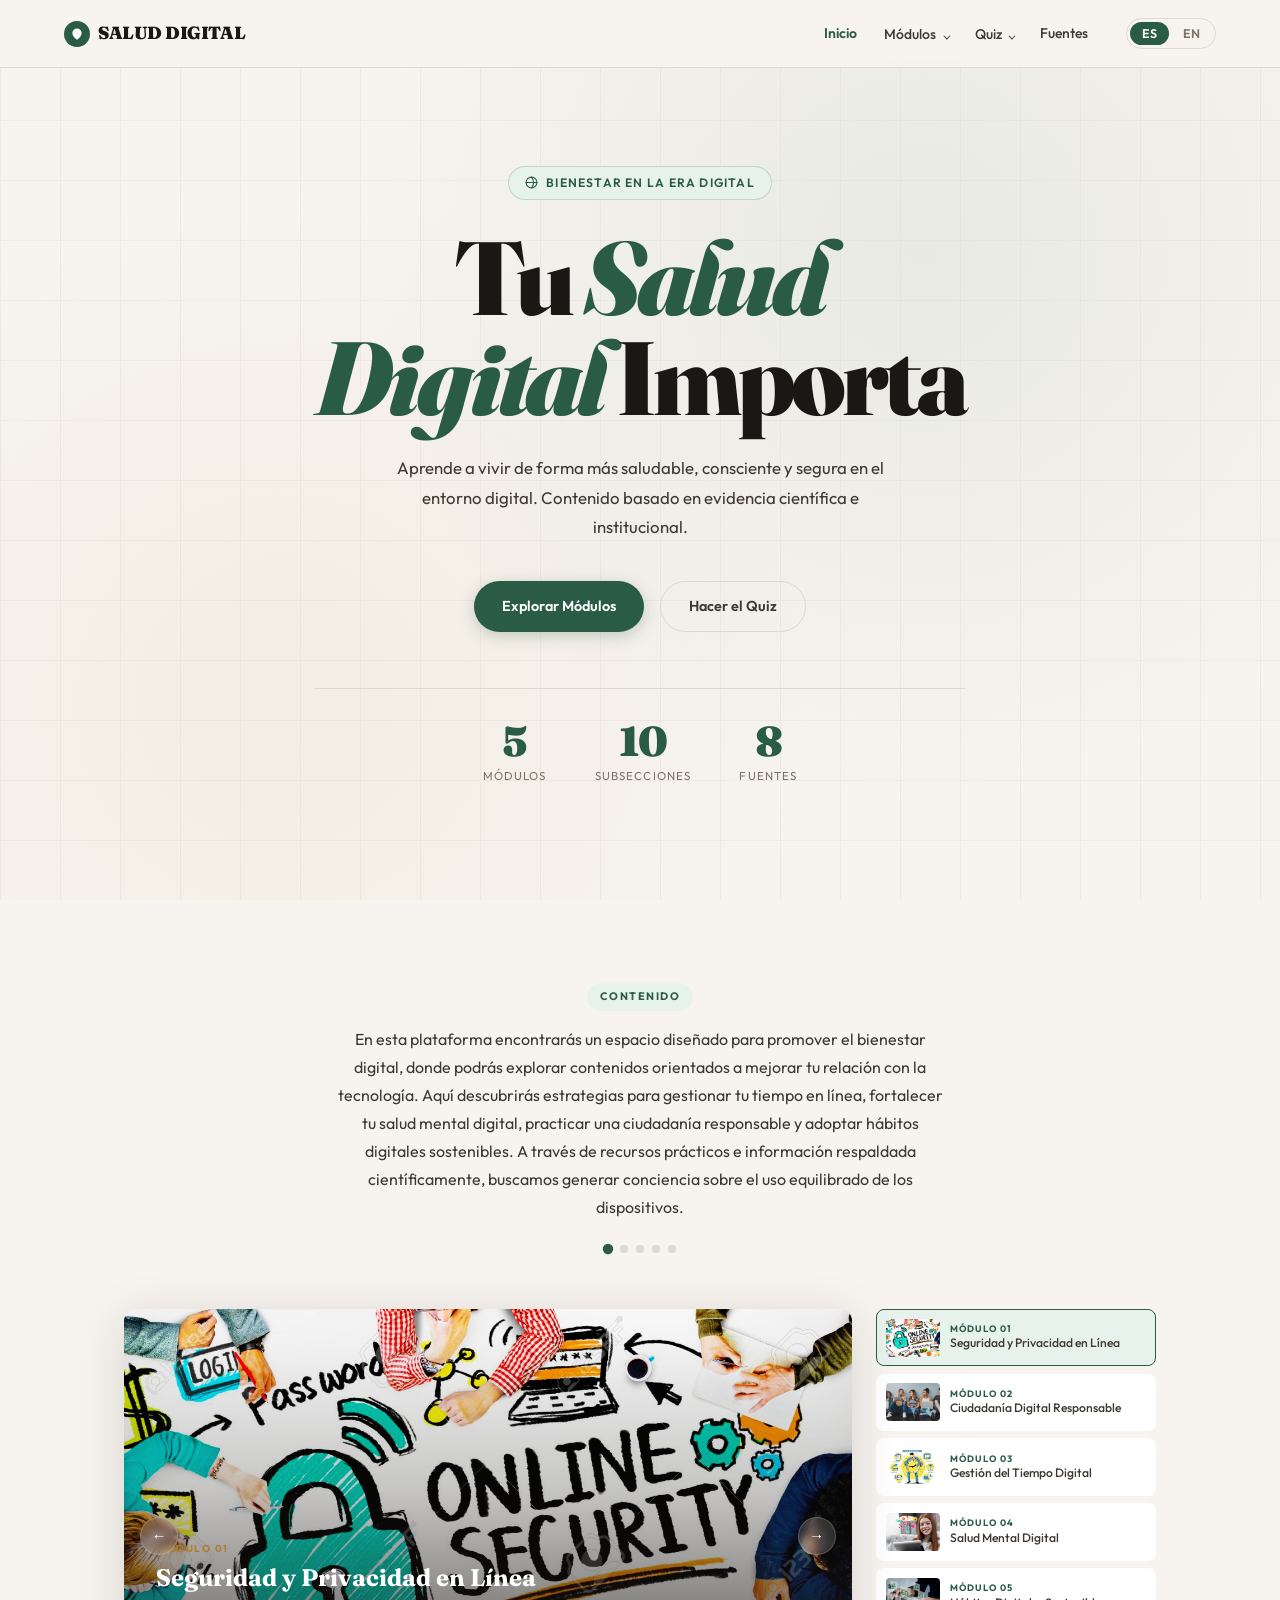
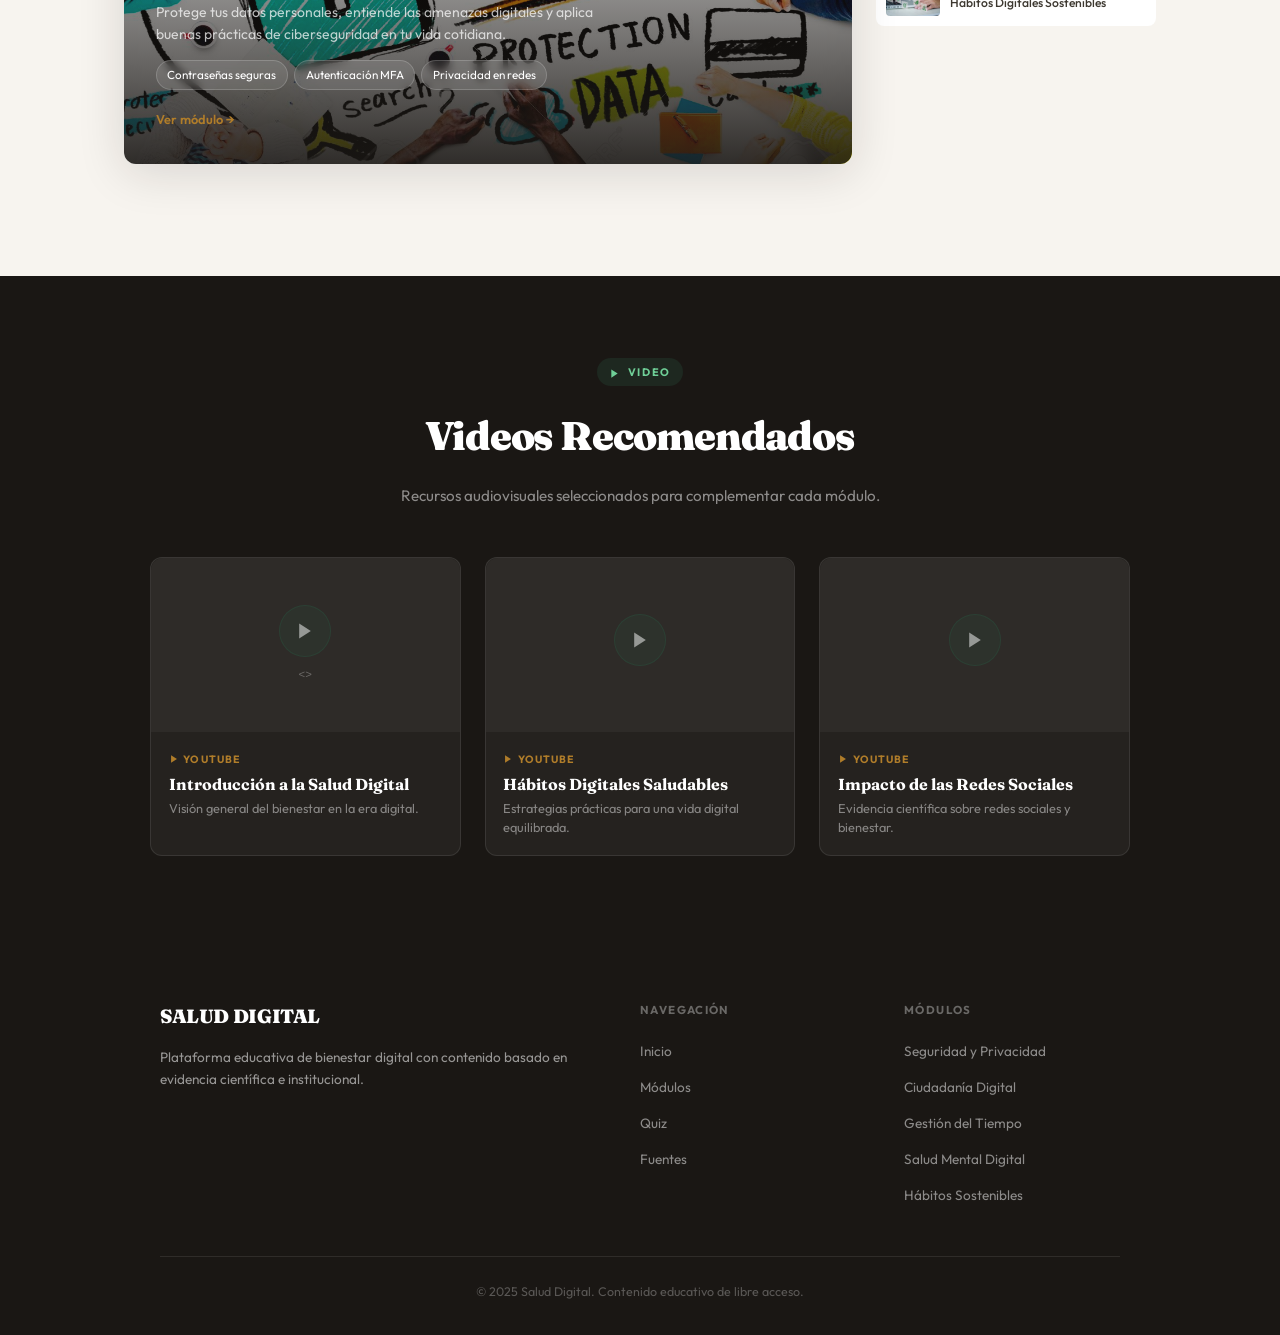
==== commit bfcc3704: "Actualización mejoras recomendadas" ====
--- a/index.html
+++ b/index.html
@@ -6,20 +6,71 @@
   <meta name="description" content="Salud Digital — Plataforma educativa de bienestar digital basada en evidencia." />
   <title>Salud Digital — Inicio</title>
   <link rel="preconnect" href="https://fonts.googleapis.com" />
-  <link href="https://fonts.googleapis.com/css2?family=Syne:wght@400;700;800&family=DM+Sans:ital,wght@0,300;0,400;0,500;1,300&display=swap" rel="stylesheet" />
+  <link href="https://fonts.googleapis.com/css2?family=Fraunces:ital,opsz,wght@0,9..144,300;0,9..144,700;0,9..144,900;1,9..144,700;1,9..144,900&family=Outfit:wght@300;400;500;600;700&family=JetBrains+Mono:wght@400;600&display=swap" rel="stylesheet" />
   <link rel="stylesheet" href="styles.css" />
 </head>
 <body>
+  <div id="reading-progress"></div>
 
   <!-- ═══ NAV ═══ -->
   <nav>
-    <a href="index.html" class="nav-logo" data-i18n="brand">SALUD DIGITAL</a>
+    <a href="index.html" class="nav-logo" data-i18n="brand">
+      <span class="nav-logo-mark">
+        <svg viewBox="0 0 24 24" fill="none" stroke="#fff" stroke-width="2.5" stroke-linecap="round">
+          <path d="M12 2C8 2 4 6 4 10c0 6 8 12 8 12s8-6 8-12c0-4-4-8-8-8z"/>
+          <circle cx="12" cy="10" r="2.5" fill="#fff" stroke="none"/>
+        </svg>
+      </span>
+      SALUD DIGITAL
+    </a>
+
     <div class="nav-links" id="navLinks">
-      <a href="index.html"             class="active" data-i18n="nav_home">Inicio</a>
-      <a href="pages/modulos.html"     data-i18n="nav_modules">Módulos</a>
-      <a href="pages/quiz.html"        data-i18n="nav_quiz">Quiz</a>
-      <a href="pages/fuentes.html"     data-i18n="nav_sources">Fuentes</a>
-    </div>
+      <a href="index.html" class="active" data-i18n="nav_home">Inicio</a>
+
+      <!-- Módulos dropdown -->
+      <div class="nav-dropdown">
+        <a data-i18n="nav_modules">Módulos</a>
+        <div class="nav-dropdown-menu">
+          <a href="pages/modulo1.html" class="nav-mod-link">
+            <span class="nav-mod-icon">
+              <svg viewBox="0 0 24 24" fill="none" stroke="currentColor" stroke-width="2" stroke-linecap="round"><rect x="3" y="11" width="18" height="11" rx="2"/><path d="M7 11V7a5 5 0 0 1 10 0v4"/></svg>
+            </span>
+            <span><span class="nav-mod-num">01</span><span class="nav-mod-title" data-i18n="m1_title">Seguridad y Privacidad</span></span>
+          </a>
+          <a href="pages/modulo2.html" class="nav-mod-link">
+            <span class="nav-mod-icon">
+              <svg viewBox="0 0 24 24" fill="none" stroke="currentColor" stroke-width="2" stroke-linecap="round"><circle cx="12" cy="12" r="10"/><path d="M2 12h20M12 2a15 15 0 0 1 0 20M12 2a15 15 0 0 0 0 20"/></svg>
+            </span>
+            <span><span class="nav-mod-num">02</span><span class="nav-mod-title" data-i18n="m2_title">Ciudadanía Digital</span></span>
+          </a>
+          <a href="pages/modulo3.html" class="nav-mod-link">
+            <span class="nav-mod-icon">
+              <svg viewBox="0 0 24 24" fill="none" stroke="currentColor" stroke-width="2" stroke-linecap="round"><circle cx="12" cy="12" r="10"/><polyline points="12 6 12 12 16 14"/></svg>
+            </span>
+            <span><span class="nav-mod-num">03</span><span class="nav-mod-title" data-i18n="m3_title">Gestión del Tiempo</span></span>
+          </a>
+          <a href="pages/modulo4.html" class="nav-mod-link">
+            <span class="nav-mod-icon">
+              <svg viewBox="0 0 24 24" fill="none" stroke="currentColor" stroke-width="2" stroke-linecap="round"><path d="M20.84 4.61a5.5 5.5 0 0 0-7.78 0L12 5.67l-1.06-1.06a5.5 5.5 0 0 0-7.78 7.78l1.06 1.06L12 21.23l7.78-7.78 1.06-1.06a5.5 5.5 0 0 0 0-7.78z"/></svg>
+            </span>
+            <span><span class="nav-mod-num">04</span><span class="nav-mod-title" data-i18n="m4_title">Salud Mental Digital</span></span>
+          </a>
+          <a href="pages/modulo5.html" class="nav-mod-link" style="grid-column: span 2;">
+            <span class="nav-mod-icon">
+              <svg viewBox="0 0 24 24" fill="none" stroke="currentColor" stroke-width="2" stroke-linecap="round"><path d="M3 9l9-7 9 7v11a2 2 0 0 1-2 2H5a2 2 0 0 1-2-2z"/><polyline points="9 22 9 12 15 12 15 22"/></svg>
+            </span>
+            <span><span class="nav-mod-num">05</span><span class="nav-mod-title" data-i18n="m5_title">Hábitos Sostenibles</span></span>
+          </a>
+        </div>
+      </div>
+
+      <div class="nav-dropdown quiz-tooltip-wrap">
+        <a href="pages/quiz.html" data-i18n="nav_quiz">Quiz</a>
+        <span class="quiz-tooltip" data-i18n="quiz_tip_es">Explora los módulos antes de hacer el quiz.</span>
+      </div>
+      <a href="pages/fuentes.html" data-i18n="nav_sources">Fuentes</a>
+    </div>
+
     <div style="display:flex;align-items:center;gap:1rem;">
       <div class="lang-toggle">
         <button class="lang-btn active" onclick="setLang('es')">ES</button>
@@ -33,16 +84,18 @@
 
   <!-- ═══ HERO ═══ -->
   <section class="hero" id="top">
-    <div class="hero-blob1"></div>
-    <div class="hero-blob2"></div>
+    <div class="hero-grid-lines"></div>
     <div class="hero-inner">
-      <div class="hero-badge" data-i18n="hero_badge">🌐 Bienestar en la era digital</div>
+      <div class="hero-eyebrow">
+        <svg viewBox="0 0 24 24" fill="none" stroke="currentColor" stroke-width="2" stroke-linecap="round"><circle cx="12" cy="12" r="10"/><path d="M2 12h20M12 2a15 15 0 0 1 0 20"/></svg>
+        <span data-i18n="hero_badge">Bienestar en la era digital</span>
+      </div>
       <h1>
         <span data-i18n="hero_h1a">Tu</span>
-        <span class="accent" data-i18n="hero_h1b"> Salud Digital</span><br>
-        <span data-i18n="hero_h1c">Importa</span>
+        <em data-i18n="hero_h1b"> Salud<br>Digital</em>
+        <span data-i18n="hero_h1c"> Importa</span>
       </h1>
-      <p data-i18n="hero_p">Aprende a vivir de forma más saludable, consciente y segura en el entorno digital. </p>
+      <p class="hero-p" data-i18n="hero_p">Aprende a vivir de forma más saludable, consciente y segura en el entorno digital. Contenido basado en evidencia científica e institucional.</p>
       <div class="hero-ctas">
         <a href="pages/modulos.html" class="btn-primary" data-i18n="hero_cta1">Explorar Módulos</a>
         <a href="pages/quiz.html"    class="btn-ghost"   data-i18n="hero_cta2">Hacer el Quiz</a>
@@ -50,18 +103,16 @@
       <div class="stats-bar">
         <div class="stat-item"><span class="stat-num">5</span><span class="stat-label" data-i18n="stat1">Módulos</span></div>
         <div class="stat-item"><span class="stat-num">10</span><span class="stat-label" data-i18n="stat2">Subsecciones</span></div>
-        <div class="stat-item"><span class="stat-num">8</span><span class="stat-label" data-i18n="stat3">Fuentes académicas</span></div>
+        <div class="stat-item"><span class="stat-num">8</span><span class="stat-label" data-i18n="stat3">Fuentes</span></div>
       </div>
     </div>
   </section>
 
   <!-- ═══ GALERÍA DE MÓDULOS ═══ -->
   <section class="gallery-section" id="modules">
-
-    <!-- PREÁMBULO -->
     <div class="gallery-preamble reveal">
       <span class="tag" data-i18n="mod_tag">Contenido</span>
-    
+  
       <p data-i18n="mod_preamble">En esta plataforma encontrarás un espacio diseñado para promover el bienestar digital, donde podrás explorar contenidos orientados a mejorar tu relación con la tecnología. Aquí descubrirás estrategias para gestionar tu tiempo en línea, fortalecer tu salud mental digital, practicar una ciudadanía responsable y adoptar hábitos digitales sostenibles. A través de recursos prácticos e información respaldada científicamente, buscamos generar conciencia sobre el uso equilibrado de los dispositivos.</p>
       <div class="gallery-preamble-dots">
         <span class="gdot active" onclick="goSlide(0)"></span>
@@ -72,10 +123,7 @@
       </div>
     </div>
 
-    <!-- GALERÍA PRINCIPAL: imagen grande + miniaturas -->
-   <div class="gallery-wrapper reveal">
-
-      <!-- Imagen destacada -->
+    <div class="gallery-wrapper reveal">
       <div class="gallery-featured" id="galleryFeatured">
         <a href="pages/modulo1.html" id="galleryLink" class="gallery-img-link">
           <img id="galleryImg" src="images/modulo1.jpg" alt="Seguridad y Privacidad en Línea" loading="lazy">
@@ -83,7 +131,7 @@
             <div class="gallery-overlay-inner">
               <span class="gallery-num" id="galleryNum">MÓDULO 01</span>
               <h3 class="gallery-title" id="galleryTitle">Seguridad y Privacidad en Línea</h3>
-              <p class="gallery-desc" id="galleryDesc">Protege tus datos personales, entiende las amenazas digitales y aplica buenas prácticas de ciberseguridad en tu vida cotidiana.</p>
+              <p class="gallery-desc" id="galleryDesc">Protege tus datos personales y aplica buenas prácticas de ciberseguridad en tu vida cotidiana.</p>
               <div class="gallery-subs" id="gallerySubs">
                 <span class="gallery-sub-tag">Contraseñas y autenticación</span>
                 <span class="gallery-sub-tag">Privacidad en redes sociales</span>
@@ -92,253 +140,196 @@
             </div>
           </div>
         </a>
-        <!-- Flechas de navegación -->
         <button class="gallery-arrow gallery-prev" onclick="shiftSlide(-1)" aria-label="Anterior">&#8592;</button>
         <button class="gallery-arrow gallery-next" onclick="shiftSlide(1)"  aria-label="Siguiente">&#8594;</button>
       </div>
 
-      <!-- Miniaturas -->
       <div class="gallery-thumbs">
-
         <div class="gallery-thumb active" onclick="goSlide(0)" data-idx="0">
-          <div class="gallery-thumb-img">
-            <img src="images/seguridad.png" alt="Módulo 01" loading="lazy">
-          </div>
+          <div class="gallery-thumb-img"><img src="images/modulo1.jpg" alt="Módulo 01" loading="lazy"></div>
           <div class="gallery-thumb-info">
             <span class="gallery-thumb-num" data-i18n="m1_num">MÓDULO 01</span>
             <span class="gallery-thumb-title" data-i18n="m1_title">Seguridad y Privacidad en Línea</span>
           </div>
         </div>
-
         <div class="gallery-thumb" onclick="goSlide(1)" data-idx="1">
-          <div class="gallery-thumb-img">
-            <img src="images/responsable.png" alt="Módulo 02" loading="lazy">
-          </div>
+          <div class="gallery-thumb-img"><img src="images/modulo2.jpg" alt="Módulo 02" loading="lazy"></div>
           <div class="gallery-thumb-info">
             <span class="gallery-thumb-num" data-i18n="m2_num">MÓDULO 02</span>
             <span class="gallery-thumb-title" data-i18n="m2_title">Ciudadanía Digital Responsable</span>
           </div>
         </div>
-
         <div class="gallery-thumb" onclick="goSlide(2)" data-idx="2">
-          <div class="gallery-thumb-img">
-            <img src="images/tiempo.png" alt="Módulo 03" loading="lazy">
-          </div>
+          <div class="gallery-thumb-img"><img src="images/modulo3.jpg" alt="Módulo 03" loading="lazy"></div>
           <div class="gallery-thumb-info">
             <span class="gallery-thumb-num" data-i18n="m3_num">MÓDULO 03</span>
             <span class="gallery-thumb-title" data-i18n="m3_title">Gestión del Tiempo Digital</span>
           </div>
         </div>
-
         <div class="gallery-thumb" onclick="goSlide(3)" data-idx="3">
-          <div class="gallery-thumb-img">
-            <img src="images/mental.png" alt="Módulo 04" loading="lazy">
-          </div>
+          <div class="gallery-thumb-img"><img src="images/modulo4.jpg" alt="Módulo 04" loading="lazy"></div>
           <div class="gallery-thumb-info">
             <span class="gallery-thumb-num" data-i18n="m4_num">MÓDULO 04</span>
             <span class="gallery-thumb-title" data-i18n="m4_title">Salud Mental Digital</span>
           </div>
         </div>
-
         <div class="gallery-thumb" onclick="goSlide(4)" data-idx="4">
-          <div class="gallery-thumb-img">
-            <img src="images/sostenibilidad.png" alt="Módulo 05" loading="lazy">
-          </div>
+          <div class="gallery-thumb-img"><img src="images/modulo5.jpg" alt="Módulo 05" loading="lazy"></div>
           <div class="gallery-thumb-info">
             <span class="gallery-thumb-num" data-i18n="m5_num">MÓDULO 05</span>
             <span class="gallery-thumb-title" data-i18n="m5_title">Hábitos Digitales Sostenibles</span>
           </div>
         </div>
-
-      </div><!-- /gallery-thumbs -->
-    </div><!-- /gallery-wrapper -->
+      </div>
+    </div>
   </section>
 
-  <!-- ── Gallery JS data & logic (inline, no external dependency) ── -->
   <script>
   const _galleryData = {
     es: [
       { num:"MÓDULO 01", title:"Seguridad y Privacidad en Línea",
         desc:"Protege tus datos personales, entiende las amenazas digitales y aplica buenas prácticas de ciberseguridad en tu vida cotidiana.",
-        tags:["Contraseñas y autenticación","Privacidad en redes sociales"],
-        img:"images/seguridad.png", href:"pages/modulo1.html" },
+        tags:["Contraseñas seguras","Autenticación MFA","Privacidad en redes"],
+        img:"images/modulo1.jpg", href:"pages/modulo1.html" },
       { num:"MÓDULO 02", title:"Ciudadanía Digital Responsable",
-        desc:"Desarrolla competencias éticas en el entorno digital: pensamiento crítico ante la desinformación, respeto en línea y netiqueta.",
-        tags:["Identificación de fake news","Ética y netiqueta digital"],
-        img:"images/responsable.png", href:"pages/modulo2.html" },
+        desc:"Desarrolla competencias éticas: pensamiento crítico ante la desinformación, respeto en línea y netiqueta.",
+        tags:["Verificación de fuentes","Combate la desinformación","Netiqueta digital"],
+        img:"images/modulo2.jpg", href:"pages/modulo2.html" },
       { num:"MÓDULO 03", title:"Gestión del Tiempo Digital",
-        desc:"Aprende a equilibrar el uso de pantallas con hábitos saludables que mejoran tu productividad y bienestar general.",
-        tags:["Técnicas para reducir pantalla","Productividad sin agotamiento"],
-        img:"images/tiempo.png", href:"pages/modulo3.html" },
+        desc:"Aprende a equilibrar el uso de pantallas con hábitos saludables que mejoran tu productividad y bienestar.",
+        tags:["Método Pomodoro","Zonas sin pantalla","Reduce el burnout"],
+        img:"images/modulo3.jpg", href:"pages/modulo3.html" },
       { num:"MÓDULO 04", title:"Salud Mental Digital",
-        desc:"Comprende el impacto de las redes sociales en el bienestar emocional y descubre estrategias para mantener un equilibrio sano.",
-        tags:["Redes sociales y bienestar","Detox digital consciente"],
-        img:"images/mental.png", href:"pages/modulo4.html" },
+        desc:"Comprende el impacto de las redes sociales en el bienestar emocional y estrategias para un equilibrio sano.",
+        tags:["Uso activo vs. pasivo","Detox digital","Protege tu sueño"],
+        img:"images/modulo4.jpg", href:"pages/modulo4.html" },
       { num:"MÓDULO 05", title:"Hábitos Digitales Sostenibles",
-        desc:"Explora cómo el uso consciente de la tecnología puede reducir tu huella digital y promover un futuro más sostenible para todos.",
-        tags:["Huella de carbono digital","Consumo responsable de dispositivos"],
-        img:"images/sostenibilidad.png", href:"pages/modulo5.html" },
+        desc:"Explora cómo el uso consciente de la tecnología puede reducir tu huella digital y promover un futuro más sostenible.",
+        tags:["Huella de carbono TIC","Alarga la vida de tus dispositivos","Economía circular"],
+        img:"images/modulo5.jpg", href:"pages/modulo5.html" },
     ],
     en: [
       { num:"MODULE 01", title:"Online Security & Privacy",
-        desc:"Protect your personal data, understand digital threats and apply good cybersecurity practices in your everyday life.",
-        tags:["Password management","Privacy on social networks"],
-        img:"images/seguridad.png", href:"pages/modulo1.html" },
+        desc:"Protect your personal data, understand digital threats and apply good cybersecurity practices in everyday life.",
+        tags:["Secure passwords","MFA","Social media privacy"],
+        img:"images/modulo1.jpg", href:"pages/modulo1.html" },
       { num:"MODULE 02", title:"Responsible Digital Citizenship",
-        desc:"Build ethical competencies online: critical thinking against misinformation, respectful engagement and digital etiquette.",
-        tags:["Identifying fake news","Ethics and netiquette"],
-        img:"images/responsable.png", href:"pages/modulo2.html" },
+        desc:"Build ethical competencies: critical thinking, respectful engagement and digital etiquette.",
+        tags:["Verify sources","Combat disinformation","Digital netiquette"],
+        img:"images/modulo2.jpg", href:"pages/modulo2.html" },
       { num:"MODULE 03", title:"Digital Time Management",
-        desc:"Learn to balance screen time with healthy habits that improve your productivity and overall wellbeing.",
-        tags:["Techniques to reduce screen time","Productivity without burnout"],
-        img:"images/tiempo.png", href:"pages/modulo3.html" },
+        desc:"Balance screen time with healthy habits that improve your productivity and overall wellbeing.",
+        tags:["Pomodoro method","Screen-free zones","Reduce burnout"],
+        img:"images/modulo3.jpg", href:"pages/modulo3.html" },
       { num:"MODULE 04", title:"Digital Mental Health",
-        desc:"Understand the impact of social media on emotional wellbeing and discover strategies for a healthier digital balance.",
-        tags:["Social media and wellbeing","Mindful digital detox"],
-        img:"images/mental.png", href:"pages/modulo4.html" },
+        desc:"Understand social media's impact on emotional wellbeing and discover strategies for a healthier balance.",
+        tags:["Active vs. passive use","Digital detox","Protect your sleep"],
+        img:"images/modulo4.jpg", href:"pages/modulo4.html" },
       { num:"MODULE 05", title:"Sustainable Digital Habits",
-        desc:"Explore how conscious technology use can reduce your digital footprint and promote a more sustainable future for everyone.",
-        tags:["Digital carbon footprint","Responsible device consumption"],
-        img:"images/sostenibilidad.png", href:"pages/modulo5.html" },
+        desc:"Explore how conscious technology use can reduce your digital footprint and promote a sustainable future.",
+        tags:["Digital carbon footprint","Extend device life","Circular economy"],
+        img:"images/modulo5.jpg", href:"pages/modulo5.html" },
     ]
   };
-
   let _gIdx = 0;
-
   function _renderGallery(idx) {
     const lang = typeof currentLang !== 'undefined' ? currentLang : 'es';
     const d = _galleryData[lang][idx];
     _gIdx = idx;
-
-    // Fade out → update → fade in
     const img = document.getElementById('galleryImg');
     const overlay = document.querySelector('.gallery-overlay-inner');
-    img.style.opacity = '0';
-    overlay.style.opacity = '0';
-
+    img.style.opacity = '0'; overlay.style.opacity = '0';
     setTimeout(() => {
-      img.src = d.img;
-      img.alt = d.title;
+      img.src = d.img; img.alt = d.title;
       document.getElementById('galleryLink').href = d.href;
       document.getElementById('galleryNum').textContent   = d.num;
       document.getElementById('galleryTitle').textContent = d.title;
       document.getElementById('galleryDesc').textContent  = d.desc;
       const subsEl = document.getElementById('gallerySubs');
       subsEl.innerHTML = d.tags.map(t => `<span class="gallery-sub-tag">${t}</span>`).join('');
-      img.style.opacity = '1';
-      overlay.style.opacity = '1';
+      img.style.opacity = '1'; overlay.style.opacity = '1';
     }, 220);
-
-    // Update dots
-    document.querySelectorAll('.gdot').forEach((el, i) =>
-      el.classList.toggle('active', i === idx));
-
-    // Update thumbs
-    document.querySelectorAll('.gallery-thumb').forEach((el, i) =>
-      el.classList.toggle('active', i === idx));
+    document.querySelectorAll('.gdot').forEach((el, i) => el.classList.toggle('active', i === idx));
+    document.querySelectorAll('.gallery-thumb').forEach((el, i) => el.classList.toggle('active', i === idx));
   }
-
   function goSlide(idx) { _renderGallery(idx); }
-
   function shiftSlide(dir) {
     const total = _galleryData[typeof currentLang!=='undefined'?currentLang:'es'].length;
     _renderGallery((_gIdx + dir + total) % total);
   }
-
-  // Re-render on lang change
-  const _origGallerySetLang = typeof setLang !== 'undefined' ? setLang : null;
-  document.addEventListener('DOMContentLoaded', () => {
-    if (typeof setLang !== 'undefined') {
-      const __prev = setLang;
-      setLang = function(lang) { __prev(lang); _renderGallery(_gIdx); };
-    }
-    // Auto-advance every 6 s
-    setInterval(() => shiftSlide(1), 6000);
-  });
+  window.addEventListener('load', () => setInterval(() => shiftSlide(1), 6000));
   </script>
-  
-
-
-  <!-- ═══ SECCIÓN DE VIDEOS LOCALES ═══
-       Pon los archivos en la carpeta videos/
-       Formatos soportados: .mp4  .webm  .ogg -->
+
+  <!-- ═══ VIDEOS ═══ -->
   <div class="video-section reveal">
     <div class="video-section-header">
-      <span class="tag">▶ Video</span>
+      <span class="tag">
+        <svg style="display:inline;width:11px;height:11px;vertical-align:middle;margin-right:4px" viewBox="0 0 24 24" fill="currentColor"><polygon points="5 3 19 12 5 21 5 3"/></svg>
+        Video
+      </span>
       <h2 data-i18n="vid_section_title">Videos Recomendados</h2>
-      
+      <p data-i18n="vid_section_desc">Recursos audiovisuales seleccionados para complementar cada módulo.</p>
     </div>
     <div class="video-grid">
       <div class="video-card">
-        <!-- VIDEO LOCAL: pon el archivo en la carpeta videos/
-             Nombre esperado: index_video1.mp4 -->
-        <div class="video-local-wrap">
-          <div class="video-local-placeholder" onclick="playLocalVideo(this)">
-            <div class="play-icon">&#9654;</div>
-            <span class="placeholder-filename">index_video1.mp4</span>
-            <span class="placeholder-hint" data-i18n="vid_hint">Pon el archivo en la carpeta videos/ y recarga la página</span>
-          </div>
-          <video controls preload="none"
-                 src="video/tante.mp4"
-                 onerror="showVideoError(this)"
-                 oncanplay="hidePlaceholder(this)">
-            Tu navegador no soporta video HTML5.
-          </video>
+        <div class="yt-embed-wrap">
+          <div class="yt-placeholder" style="position:absolute;inset:0;display:flex;flex-direction:column;align-items:center;justify-content:center;gap:.6rem;background:rgba(255,255,255,.04);border-radius:12px 12px 0 0;">
+            <div style="width:52px;height:52px;border-radius:50%;background:rgba(42,92,69,.15);border:1.5px solid rgba(42,92,69,.3);display:flex;align-items:center;justify-content:center;">
+              <svg style="width:20px;height:20px;fill:rgba(255,255,255,.5)" viewBox="0 0 24 24"><polygon points="5 3 19 12 5 21 5 3"/></svg>
+            </div>
+            <span style="font-size:.7rem;color:rgba(255,255,255,.3);font-family:monospace;"><<iframe width="560" height="315" src="https://www.youtube.com/embed/VWWSyvrD5io?si=2tKvO5hOMC6S_ihp" title="YouTube video player" frameborder="0" allow="accelerometer; autoplay; clipboard-write; encrypted-media; gyroscope; picture-in-picture; web-share" referrerpolicy="strict-origin-when-cross-origin" allowfullscreen></iframe>></span>
+          </div>
         </div>
         <div class="video-meta">
-          <span class="video-badge" data-i18n="vid_badge_1">Video</span>
-          <div class="video-title" data-i18n="vid_index_1_title">–</div>
-          <div class="video-desc"  data-i18n="vid_index_1_desc">–</div>
+          <div class="video-badge">
+            <svg style="width:10px;height:10px;fill:currentColor" viewBox="0 0 24 24"><polygon points="5 3 19 12 5 21 5 3"/></svg>
+            YouTube
+
+          </div>
+          <div class="video-title" data-i18n="vid_index_1_title">Introducción a la Salud Digital</div>
+          <div class="video-desc"  data-i18n="vid_index_1_desc">Visión general del bienestar en la era digital.</div>
         </div>
       </div>
       <div class="video-card">
-        <!-- VIDEO LOCAL: pon el archivo en la carpeta videos/
-             Nombre esperado: index_video2.mp4 -->
-        <div class="video-local-wrap">
-          <div class="video-local-placeholder" onclick="playLocalVideo(this)">
-            <div class="play-icon">&#9654;</div>
-            <span class="placeholder-filename">index_video2.mp4</span>
-            <span class="placeholder-hint" data-i18n="vid_hint">Pon el archivo en la carpeta videos/ y recarga la página</span>
-          </div>
-          <video controls preload="none"
-                 src="video/salu.mp4"
-                 onerror="showVideoError(this)"
-                 oncanplay="hidePlaceholder(this)">
-            Tu navegador no soporta video HTML5.
-          </video>
+        <div class="yt-embed-wrap">
+          <div class="yt-placeholder" style="position:absolute;inset:0;display:flex;flex-direction:column;align-items:center;justify-content:center;gap:.6rem;background:rgba(255,255,255,.04);border-radius:12px 12px 0 0;">
+            <div style="width:52px;height:52px;border-radius:50%;background:rgba(42,92,69,.15);border:1.5px solid rgba(42,92,69,.3);display:flex;align-items:center;justify-content:center;">
+              <svg style="width:20px;height:20px;fill:rgba(255,255,255,.5)" viewBox="0 0 24 24"><polygon points="5 3 19 12 5 21 5 3"/></svg>
+            </div>
+            <span style="font-size:.7rem;color:rgba(255,255,255,.3);font-family:monospace;"><iframe width="560" height="315" src="https://www.youtube.com/embed/EZ0B6vWbvO0?si=1Olk57lapOTz-K_X" title="YouTube video player" frameborder="0" allow="accelerometer; autoplay; clipboard-write; encrypted-media; gyroscope; picture-in-picture; web-share" referrerpolicy="strict-origin-when-cross-origin" allowfullscreen></iframe></span>
+          </div>
         </div>
         <div class="video-meta">
-          <span class="video-badge" data-i18n="vid_badge_2">Video</span>
-          <div class="video-title" data-i18n="vid_index_2_title">–</div>
-          <div class="video-desc"  data-i18n="vid_index_2_desc">–</div>
+          <div class="video-badge">
+            <svg style="width:10px;height:10px;fill:currentColor" viewBox="0 0 24 24"><polygon points="5 3 19 12 5 21 5 3"/></svg>
+            YouTube
+          </div>
+          <div class="video-title" data-i18n="vid_index_2_title">Hábitos Digitales Saludables</div>
+          <div class="video-desc"  data-i18n="vid_index_2_desc">Estrategias prácticas para una vida digital equilibrada.</div>
         </div>
       </div>
       <div class="video-card">
-        <!-- VIDEO LOCAL: pon el archivo en la carpeta videos/
-             Nombre esperado: index_video3.mp4 -->
-        <div class="video-local-wrap">
-          <div class="video-local-placeholder" onclick="playLocalVideo(this)">
-            <div class="play-icon">&#9654;</div>
-            <span class="placeholder-filename">index_video3.mp4</span>
-            <span class="placeholder-hint" data-i18n="vid_hint">Pon el archivo en la carpeta videos/ y recarga la página</span>
-          </div>
-          <video controls preload="none"
-                 src="video/impa.mp4"
-                 onerror="showVideoError(this)"
-                 oncanplay="hidePlaceholder(this)">
-            Tu navegador no soporta video HTML5.
-          </video>
+        <div class="yt-embed-wrap">
+          <div class="yt-placeholder" style="position:absolute;inset:0;display:flex;flex-direction:column;align-items:center;justify-content:center;gap:.6rem;background:rgba(255,255,255,.04);border-radius:12px 12px 0 0;">
+            <div style="width:52px;height:52px;border-radius:50%;background:rgba(42,92,69,.15);border:1.5px solid rgba(42,92,69,.3);display:flex;align-items:center;justify-content:center;">
+              <svg style="width:20px;height:20px;fill:rgba(255,255,255,.5)" viewBox="0 0 24 24"><polygon points="5 3 19 12 5 21 5 3"/></svg>
+            </div>
+            <span style="font-size:.7rem;color:rgba(255,255,255,.3);font-family:monospace;"><iframe width="560" height="315" src="https://www.youtube.com/embed/hAkHEeLj_AE?si=XW1t35tpnagaiTtk" title="YouTube video player" frameborder="0" allow="accelerometer; autoplay; clipboard-write; encrypted-media; gyroscope; picture-in-picture; web-share" referrerpolicy="strict-origin-when-cross-origin" allowfullscreen></iframe></span>
+          </div>
         </div>
         <div class="video-meta">
-          <span class="video-badge" data-i18n="vid_badge_3">Video</span>
-          <div class="video-title" data-i18n="vid_index_3_title">–</div>
-          <div class="video-desc"  data-i18n="vid_index_3_desc">–</div>
+          <div class="video-badge">
+            <svg style="width:10px;height:10px;fill:currentColor" viewBox="0 0 24 24"><polygon points="5 3 19 12 5 21 5 3"/></svg>
+            YouTube
+          </div>
+          <div class="video-title" data-i18n="vid_index_3_title">Impacto de las Redes Sociales</div>
+          <div class="video-desc"  data-i18n="vid_index_3_desc">Evidencia científica sobre redes sociales y bienestar.</div>
         </div>
       </div>
     </div>
   </div>
 
-    <!-- ═══ FOOTER ═══ -->
+  <!-- ═══ FOOTER ═══ -->
   <footer>
     <div class="footer-grid">
       <div class="footer-brand">
@@ -366,64 +357,38 @@
       </div>
     </div>
     <div class="footer-bottom">
-      <p data-i18n="footer_copy">© 2026 Salud Digital. Contenido educativo de libre acceso.</p>
+      <p data-i18n="footer_copy">© 2025 Salud Digital. Contenido educativo de libre acceso.</p>
     </div>
   </footer>
 
   <script src="main.js"></script>
   <script>
-    /* ── Reproductor de video local ─────────────────────────────
-       hidePlaceholder: oculta el placeholder cuando el video carga.
-       showVideoError:  muestra mensaje si el archivo no se encuentra.
-       playLocalVideo:  intenta reproducir al hacer clic en placeholder.
-    ─────────────────────────────────────────────────────────────── */
     function hidePlaceholder(videoEl) {
       const ph = videoEl.previousElementSibling;
-      if (ph && ph.classList.contains('video-local-placeholder')) {
-        ph.style.display = 'none';
-      }
+      if (ph && ph.classList.contains('video-local-placeholder')) ph.style.display = 'none';
     }
     function showVideoError(videoEl) {
       const ph = videoEl.previousElementSibling;
-      if (ph && ph.classList.contains('video-local-placeholder')) {
-        const hint = ph.querySelector('.placeholder-hint');
-        if (hint) hint.style.color = 'var(--danger, #ef4444)';
-      }
+      if (ph) { const h = ph.querySelector('.placeholder-hint'); if (h) h.style.color='var(--accent2)'; }
     }
     function playLocalVideo(placeholderEl) {
       const video = placeholderEl.nextElementSibling;
-      if (video && video.tagName === 'VIDEO') {
-        video.load();
-        video.play().catch(() => {});
-      }
+      if (video && video.tagName === 'VIDEO') { video.load(); video.play().catch(()=>{}); }
     }
   </script>
   <script>
-    /* ── Traducción completa del index ────────────────────────────────
-       Este bloque se ejecuta DESPUÉS de main.js, por lo que setLang
-       ya existe. Envuelve setLang para que además de traducir los
-       elementos data-i18n también actualice la galería y los videos.
-    ─────────────────────────────────────────────────────────────────── */
     (function () {
       const _base = setLang;
-
       setLang = function (lang) {
-        // 1. Traducción genérica (nav, footer, badges, video titles…)
         currentLang = lang;
         document.querySelectorAll('[data-i18n]').forEach(el => {
           const key = el.getAttribute('data-i18n');
           if (i18n[lang][key] !== undefined) el.textContent = i18n[lang][key];
         });
-
-        // 2. Actualizar botones del toggle
         document.querySelectorAll('.lang-btn').forEach(b =>
           b.classList.toggle('active', b.textContent === lang.toUpperCase())
         );
-
-        // 3. Re-renderizar galería en el nuevo idioma
         if (typeof _renderGallery === 'function') _renderGallery(_gIdx);
-
-        // 4. Quiz: reiniciar en nuevo idioma
         if (typeof renderQuestion === 'function') {
           qIndex = 0; score = 0; answered = false;
           const qc = document.getElementById('quizCard');
@@ -433,10 +398,25 @@
           renderQuestion();
         }
       };
-
-      // Renderizar galería inicial
+      if (!i18n.es.yt_hint) {
+        i18n.es.yt_hint = 'Reemplaza VIDEO_ID con el ID de tu video de YouTube';
+        i18n.en.yt_hint = 'Replace VIDEO_ID with your YouTube video ID';
+      }
       if (typeof _renderGallery === 'function') _renderGallery(0);
     })();
   </script>
+  <button id="back-to-top" aria-label="Volver arriba" onclick="window.scrollTo({top:0,behavior:'smooth'})">
+    <svg viewBox="0 0 24 24" fill="none" stroke="#fff" stroke-width="2.5" stroke-linecap="round" width="16" height="16"><polyline points="18 15 12 9 6 15"/></svg>
+  </button>
+  <script>
+    window.addEventListener('scroll', () => {
+      const doc = document.documentElement;
+      const pct = (window.scrollY / (doc.scrollHeight - doc.clientHeight)) * 100;
+      const bar = document.getElementById('reading-progress');
+      if (bar) bar.style.width = Math.min(pct, 100) + '%';
+      const btn = document.getElementById('back-to-top');
+      if (btn) btn.classList.toggle('visible', window.scrollY > 400);
+    });
+  </script>
 </body>
 </html>
--- a/styles.css
+++ b/styles.css
@@ -1,1474 +1,849 @@
 /* ═══════════════════════════════════════════════
-   SALUD DIGITAL — styles.css
-   Estructura:
-   1. Tokens (variables CSS)
-   2. Reset & Base
-   3. Scrollbar
-   4. Navbar
-   5. Hero
-   6. Section Header
-   7. Modules Grid
-   8. Modal
-   9. Quiz
-   10. Sources Strip
-   11. Footer
-   12. Animaciones / Reveal
+   SALUD DIGITAL — styles.css  v3 (Rediseño profesional)
+   Tipografía: Fraunces (display) + Outfit (body)
+   Paleta: Fondo papel + verde selva + tierra
 ═══════════════════════════════════════════════ */
 
-/* ── 1. TOKENS ─────────────────────────────── */
 :root {
-  --bg: #0a0f1e;
-  --surface: #111827;
-  --card: #161e30;
-  --accent: #00e5ff;
-  --accent2: #7c3aed;
-  --accent3: #10b981;
-  --text: #e8edf5;
-  --muted: #8896b0;
-  --border: rgba(255, 255, 255, 0.07);
-  --radius: 16px;
-  --font-head: 'Syne', sans-serif;
-  --font-body: 'DM Sans', sans-serif;
-}
-
-/* ── 2. RESET & BASE ───────────────────────── */
-*, *::before, *::after {
-  box-sizing: border-box;
-  margin: 0;
-  padding: 0;
-}
-
+  --bg:       #f7f4ef;
+  --surface:  #ffffff;
+  --card:     #ffffff;
+  --ink:      #1a1714;
+  --ink2:     #3d3830;
+  --muted:    #7a7268;
+  --border:   #ddd8d0;
+  --accent:   #2a5c45;
+  --accent2:  #c0392b;
+  --accent3:  #b07d2a;
+  --accent-lt:#e8f2ec;
+  --radius:   4px;
+  --radius-lg:12px;
+  --font-head:'Fraunces', Georgia, serif;
+  --font-body:'Outfit', system-ui, sans-serif;
+  --font-mono:'JetBrains Mono', monospace;
+  --nav-h:    68px;
+  --shadow:   0 2px 20px rgba(26,23,20,.08);
+  --shadow-lg:0 8px 48px rgba(26,23,20,.14);
+}
+
+*, *::before, *::after { box-sizing: border-box; margin: 0; padding: 0; }
 html { scroll-behavior: smooth; }
-
 body {
   background: var(--bg);
-  color: var(--text);
+  color: var(--ink);
   font-family: var(--font-body);
-  font-size: 16px;
-  line-height: 1.7;
+  font-size: 1rem;
+  line-height: 1.75;
   overflow-x: hidden;
 }
-
-/* Noise texture overlay */
-body::before {
-  content: '';
-  position: fixed;
-  inset: 0;
-  background-image: url("data:image/svg+xml,%3Csvg viewBox='0 0 200 200' xmlns='http://www.w3.org/2000/svg'%3E%3Cfilter id='n'%3E%3CfeTurbulence type='fractalNoise' baseFrequency='0.9' numOctaves='4' stitchTiles='stitch'/%3E%3C/filter%3E%3Crect width='100%25' height='100%25' filter='url(%23n)' opacity='0.03'/%3E%3C/svg%3E");
-  pointer-events: none;
-  z-index: 9999;
-  opacity: 0.4;
-}
-
-/* ── 3. SCROLLBAR ──────────────────────────── */
-::-webkit-scrollbar { width: 6px; }
+img { max-width: 100%; display: block; }
+a { color: var(--accent); }
+
+/* Scrollbar */
+::-webkit-scrollbar { width: 5px; }
 ::-webkit-scrollbar-track { background: var(--bg); }
-::-webkit-scrollbar-thumb { background: var(--accent2); border-radius: 3px; }
-
-/* ── 4. NAVBAR ─────────────────────────────── */
+::-webkit-scrollbar-thumb { background: var(--accent); border-radius: 2px; }
+
+/* Progress bar */
+#reading-progress {
+  position: fixed; top: 0; left: 0;
+  height: 3px; width: 0%;
+  background: var(--accent); z-index: 9999;
+  transition: width .1s linear;
+}
+
+/* ─── NAVBAR ──────────────────────────────── */
 nav {
-  position: fixed;
-  top: 0; left: 0; right: 0;
-  z-index: 100;
-  display: flex;
-  align-items: center;
-  justify-content: space-between;
+  position: fixed; top: 0; left: 0; right: 0;
+  z-index: 200; height: var(--nav-h);
+  display: flex; align-items: center;
   padding: 0 5vw;
-  height: 64px;
-  background: rgba(10, 15, 30, 0.82);
-  backdrop-filter: blur(18px);
+  background: rgba(247,244,239,.95);
+  backdrop-filter: blur(16px);
   border-bottom: 1px solid var(--border);
 }
 
 .nav-logo {
   font-family: var(--font-head);
-  font-weight: 800;
-  font-size: 1.2rem;
-  color: var(--accent);
-  letter-spacing: 0.04em;
-  text-decoration: none;
-}
+  font-weight: 900; font-size: 1.1rem;
+  color: var(--ink); text-decoration: none;
+  letter-spacing: -.02em; flex-shrink: 0;
+  display: flex; align-items: center; gap: .5rem;
+}
+.nav-logo-mark {
+  width: 26px; height: 26px;
+  background: var(--accent); border-radius: 50%;
+  display: flex; align-items: center; justify-content: center;
+}
+.nav-logo-mark svg { width: 12px; height: 12px; fill: #fff; }
 
 .nav-links {
-  display: flex;
-  gap: 2rem;
-  align-items: center;
-}
-
-.nav-links a {
-  color: var(--muted);
-  text-decoration: none;
-  font-size: 0.9rem;
-  font-weight: 500;
-  transition: color .2s;
-}
-.nav-links a:hover { color: var(--text); }
-
-/* Language toggle */
-.lang-toggle {
-  display: flex;
+  display: flex; align-items: center;
+  gap: 0; margin-left: auto; margin-right: 1.5rem;
+}
+
+.nav-links > a,
+.nav-links > .nav-dropdown > a {
+  color: var(--ink2); text-decoration: none;
+  font-size: .875rem; font-weight: 500;
+  padding: .4rem .85rem; border-radius: 999px;
+  transition: background .18s, color .18s;
+  white-space: nowrap; cursor: pointer;
+}
+.nav-links > a:hover,
+.nav-links > .nav-dropdown > a:hover { background: var(--accent-lt); color: var(--accent); }
+.nav-links > a.active,
+.nav-links > .nav-dropdown > a.active { color: var(--accent); font-weight: 600; }
+
+/* Dropdown */
+.nav-dropdown { position: relative; }
+
+.nav-dropdown-menu {
+  position: absolute; top: calc(100% + 10px); left: 50%;
+  transform: translateX(-50%);
   background: var(--surface);
   border: 1px solid var(--border);
-  border-radius: 999px;
-  padding: 3px;
-  gap: 2px;
-}
-
+  border-radius: var(--radius-lg);
+  box-shadow: var(--shadow-lg);
+  padding: .5rem;
+  min-width: 320px;
+  z-index: 300;
+  display: none;
+}
+
+.nav-dropdown:hover .nav-dropdown-menu {
+  display: grid;
+  grid-template-columns: 1fr 1fr;
+  gap: .3rem;
+  animation: dropIn .16s ease;
+}
+
+@keyframes dropIn {
+  from { opacity: 0; transform: translateX(-50%) translateY(-8px); }
+  to   { opacity: 1; transform: translateX(-50%) translateY(0); }
+}
+
+.nav-mod-link {
+  display: flex; align-items: center; gap: .6rem;
+  padding: .6rem .75rem; border-radius: 8px;
+  text-decoration: none; transition: background .15s;
+  color: var(--ink2);
+}
+.nav-mod-link:hover { background: var(--accent-lt); color: var(--accent); }
+
+.nav-mod-icon {
+  width: 30px; height: 30px; border-radius: 6px;
+  background: var(--accent-lt);
+  display: flex; align-items: center; justify-content: center; flex-shrink: 0;
+}
+.nav-mod-icon svg { width: 15px; height: 15px; }
+
+.nav-mod-num {
+  font-size: .6rem; font-weight: 700;
+  letter-spacing: .1em; text-transform: uppercase;
+  color: var(--accent); line-height: 1; display: block; margin-bottom: 2px;
+}
+.nav-mod-title {
+  font-size: .78rem; font-weight: 500;
+  line-height: 1.3; display: block;
+}
+
+.nav-dropdown > a::after {
+  content: '';
+  display: inline-block; width: 5px; height: 5px;
+  border-right: 1.5px solid currentColor;
+  border-bottom: 1.5px solid currentColor;
+  transform: rotate(45deg) translateY(-2px);
+  margin-left: .4rem; transition: transform .2s;
+}
+.nav-dropdown:hover > a::after { transform: rotate(-135deg) translateY(1px); }
+
+/* Lang */
+.lang-toggle {
+  display: flex; background: var(--bg);
+  border: 1px solid var(--border); border-radius: 999px;
+  padding: 3px; gap: 2px; flex-shrink: 0;
+}
 .lang-btn {
-  padding: 4px 14px;
-  border-radius: 999px;
-  border: none;
-  background: transparent;
-  color: var(--muted);
-  font-family: var(--font-body);
-  font-size: 0.8rem;
-  font-weight: 600;
-  cursor: pointer;
-  transition: all .2s;
-}
-.lang-btn.active {
-  background: var(--accent);
-  color: #000;
-}
+  padding: 4px 12px; border-radius: 999px; border: none;
+  background: transparent; color: var(--muted);
+  font-family: var(--font-body); font-size: .78rem;
+  font-weight: 600; cursor: pointer; transition: all .2s;
+}
+.lang-btn.active { background: var(--accent); color: #fff; }
 
 /* Hamburger */
 .hamburger {
-  display: none;
-  flex-direction: column;
-  gap: 5px;
-  cursor: pointer;
-  background: none;
-  border: none;
-  padding: 4px;
+  display: none; flex-direction: column; gap: 5px;
+  cursor: pointer; background: none; border: none;
+  padding: 4px; margin-left: .75rem;
 }
 .hamburger span {
-  display: block;
-  width: 24px;
-  height: 2px;
-  background: var(--text);
-  border-radius: 2px;
-  transition: all .3s;
-}
-
-@media (max-width: 768px) {
+  display: block; width: 22px; height: 2px;
+  background: var(--ink); border-radius: 1px; transition: all .3s;
+}
+
+@media (max-width: 860px) {
   .hamburger { display: flex; }
   .nav-links {
-    position: absolute;
-    top: 64px; left: 0; right: 0;
-    background: var(--surface);
-    flex-direction: column;
-    padding: 1.5rem 2rem;
-    gap: 1.2rem;
-    display: none;
+    position: absolute; top: var(--nav-h); left: 0; right: 0;
+    background: var(--surface); flex-direction: column;
+    align-items: stretch; padding: 1rem 1.5rem;
+    gap: .2rem; display: none;
     border-bottom: 1px solid var(--border);
+    box-shadow: var(--shadow); margin: 0;
   }
   .nav-links.open { display: flex; }
-}
-
-/* ── 5. HERO ───────────────────────────────── */
+  .nav-dropdown-menu {
+    position: static; transform: none;
+    box-shadow: none; border: none;
+    background: var(--bg); border-radius: 8px;
+    display: grid !important;
+    grid-template-columns: 1fr;
+    margin-top: .3rem; padding: .4rem;
+  }
+  .nav-dropdown > a::after { display: none; }
+}
+
+/* ─── HERO ────────────────────────────────── */
 .hero {
   min-height: 100vh;
-  display: flex;
-  align-items: center;
-  justify-content: center;
-  text-align: center;
-  padding: 80px 5vw 60px;
-  position: relative;
-  overflow: hidden;
-}
-
-/* Animated gradient mesh */
-.hero::after {
+  display: grid; place-items: center;
+  padding: calc(var(--nav-h) + 4rem) 5vw 5rem;
+  position: relative; overflow: hidden;
+}
+.hero::before {
   content: '';
-  position: absolute;
-  width: 800px; height: 800px;
-  border-radius: 50%;
-  background: radial-gradient(circle, rgba(0, 229, 255, 0.08) 0%, transparent 70%);
-  top: 50%; left: 50%;
-  transform: translate(-50%, -50%);
-  animation: pulse 6s ease-in-out infinite;
-}
-
-.hero-blob1 {
-  position: absolute;
-  width: 500px; height: 500px;
-  border-radius: 50%;
-  background: radial-gradient(circle, rgba(124, 58, 237, 0.12) 0%, transparent 70%);
-  top: 10%; left: -10%;
-  animation: float1 8s ease-in-out infinite;
-}
-
-.hero-blob2 {
-  position: absolute;
-  width: 400px; height: 400px;
-  border-radius: 50%;
-  background: radial-gradient(circle, rgba(16, 185, 129, 0.1) 0%, transparent 70%);
-  bottom: 5%; right: -5%;
-  animation: float2 10s ease-in-out infinite;
-}
-
-@keyframes pulse {
-  0%, 100% { transform: translate(-50%, -50%) scale(1); }
-  50%       { transform: translate(-50%, -50%) scale(1.15); }
-}
-@keyframes float1 {
-  0%, 100% { transform: translate(0, 0); }
-  50%      { transform: translate(40px, -30px); }
-}
-@keyframes float2 {
-  0%, 100% { transform: translate(0, 0); }
-  50%      { transform: translate(-30px, 20px); }
-}
-
+  position: absolute; inset: 0;
+  background:
+    radial-gradient(circle at 72% 28%, rgba(42,92,69,.07) 0%, transparent 50%),
+    radial-gradient(circle at 22% 78%, rgba(176,125,42,.06) 0%, transparent 44%);
+  pointer-events: none;
+}
+.hero-grid-lines {
+  position: absolute; inset: 0;
+  background-image:
+    linear-gradient(var(--border) 1px, transparent 1px),
+    linear-gradient(90deg, var(--border) 1px, transparent 1px);
+  background-size: 60px 60px; opacity: .35; pointer-events: none;
+}
 .hero-inner {
-  position: relative;
-  z-index: 2;
-  max-width: 820px;
-}
-
-.hero-badge {
-  display: inline-flex;
-  align-items: center;
-  gap: 6px;
-  background: rgba(0, 229, 255, 0.1);
-  border: 1px solid rgba(0, 229, 255, 0.25);
-  border-radius: 999px;
-  padding: 6px 18px;
-  font-size: 0.78rem;
-  font-weight: 600;
-  color: var(--accent);
-  letter-spacing: 0.08em;
-  text-transform: uppercase;
-  margin-bottom: 2rem;
-  animation: fadeDown .8s ease both;
-}
-
+  position: relative; z-index: 2;
+  max-width: 740px; text-align: center;
+}
+.hero-eyebrow {
+  display: inline-flex; align-items: center; gap: .5rem;
+  background: var(--accent-lt); border: 1px solid rgba(42,92,69,.2);
+  color: var(--accent); font-size: .76rem; font-weight: 600;
+  letter-spacing: .1em; text-transform: uppercase;
+  padding: .32rem 1rem; border-radius: 999px; margin-bottom: 1.75rem;
+}
+.hero-eyebrow svg { width: 13px; height: 13px; }
 .hero h1 {
   font-family: var(--font-head);
-  font-weight: 800;
-  font-size: clamp(2.8rem, 7vw, 5.5rem);
-  line-height: 1.05;
-  margin-bottom: 1.5rem;
-  animation: fadeDown .8s .15s ease both;
-}
-.hero h1 .accent  { color: var(--accent); }
-.hero h1 .accent2 { color: var(--accent2); }
-
-.hero p {
-  font-size: clamp(1rem, 2vw, 1.15rem);
-  color: var(--muted);
-  max-width: 580px;
-  margin: 0 auto 2.5rem;
-  animation: fadeDown .8s .3s ease both;
-}
-
+  font-size: clamp(3.2rem, 9vw, 6.5rem);
+  font-weight: 900; line-height: .97;
+  letter-spacing: -.04em; margin-bottom: 1.5rem; color: var(--ink);
+}
+.hero h1 em { font-style: italic; color: var(--accent); }
+.hero-p {
+  font-size: 1.05rem; color: var(--ink2);
+  max-width: 520px; margin: 0 auto 2.5rem; line-height: 1.75;
+}
 .hero-ctas {
-  display: flex;
-  gap: 1rem;
-  justify-content: center;
-  flex-wrap: wrap;
-  animation: fadeDown .8s .45s ease both;
-}
+  display: flex; gap: 1rem; justify-content: center;
+  flex-wrap: wrap; margin-bottom: 3.5rem;
+}
+.quiz-cta-note { display: none; }
 
 /* Buttons */
 .btn-primary {
-  background: var(--accent);
-  color: #000;
-  border: none;
-  padding: 14px 34px;
-  border-radius: 999px;
-  font-family: var(--font-body);
-  font-size: 0.95rem;
-  font-weight: 700;
-  cursor: pointer;
-  text-decoration: none;
-  transition: transform .2s, box-shadow .2s;
-  box-shadow: 0 0 30px rgba(0, 229, 255, 0.25);
-}
-.btn-primary:hover {
-  transform: translateY(-2px);
-  box-shadow: 0 0 45px rgba(0, 229, 255, 0.4);
-}
-
+  display: inline-flex; align-items: center; gap: .5rem;
+  background: var(--accent); color: #fff;
+  font-weight: 600; font-size: .9rem;
+  padding: .75rem 1.75rem; border-radius: 999px;
+  text-decoration: none; transition: background .2s, transform .2s, box-shadow .2s;
+  box-shadow: 0 4px 16px rgba(42,92,69,.25);
+}
+.btn-primary:hover { background: #1e4332; transform: translateY(-2px); box-shadow: 0 8px 24px rgba(42,92,69,.3); }
 .btn-ghost {
-  background: transparent;
-  color: var(--text);
-  border: 1px solid var(--border);
-  padding: 14px 34px;
-  border-radius: 999px;
-  font-family: var(--font-body);
-  font-size: 0.95rem;
-  font-weight: 500;
-  cursor: pointer;
-  text-decoration: none;
-  transition: border-color .2s, background .2s;
-}
-.btn-ghost:hover {
-  border-color: var(--accent);
-  background: rgba(0, 229, 255, 0.05);
-}
-
-@keyframes fadeDown {
-  from { opacity: 0; transform: translateY(-20px); }
-  to   { opacity: 1; transform: translateY(0); }
-}
-
-/* Stats bar */
+  display: inline-flex; align-items: center; gap: .5rem;
+  border: 1.5px solid var(--border); color: var(--ink2);
+  font-weight: 600; font-size: .9rem;
+  padding: .73rem 1.75rem; border-radius: 999px;
+  text-decoration: none; transition: all .2s;
+}
+.btn-ghost:hover { border-color: var(--accent); color: var(--accent); background: var(--accent-lt); }
+
+/* Stats */
 .stats-bar {
-  margin-top: 4rem;
-  display: flex;
-  gap: 2rem;
-  justify-content: center;
-  flex-wrap: wrap;
-  animation: fadeDown .8s .6s ease both;
+  display: flex; justify-content: center; gap: 3rem;
+  border-top: 1px solid var(--border); padding-top: 2rem;
 }
 .stat-item { text-align: center; }
 .stat-num {
-  font-family: var(--font-head);
-  font-size: 2rem;
-  font-weight: 800;
-  color: var(--accent);
-  display: block;
+  display: block; font-family: var(--font-head);
+  font-size: 2.6rem; font-weight: 900;
+  color: var(--accent); line-height: 1; letter-spacing: -.04em;
 }
 .stat-label {
-  font-size: 0.78rem;
-  color: var(--muted);
-  text-transform: uppercase;
-  letter-spacing: 0.06em;
-}
-
-/* ── 6. SECTION HEADER ─────────────────────── */
-.section-header {
-  text-align: center;
-  margin-bottom: 4rem;
-}
-.section-header .tag {
-  display: inline-block;
-  font-size: 0.72rem;
-  font-weight: 700;
-  letter-spacing: 0.12em;
-  text-transform: uppercase;
-  color: var(--accent);
-  margin-bottom: 0.8rem;
-}
-.section-header h2 {
-  font-family: var(--font-head);
-  font-size: clamp(2rem, 4vw, 3rem);
-  font-weight: 800;
-  margin-bottom: 1rem;
-}
-.section-header p {
-  color: var(--muted);
-  max-width: 560px;
-  margin: 0 auto;
-}
-
-/* ── 7. MODULES GRID ───────────────────────── */
-.modules-section { padding: 100px 5vw; }
-
-.modules-grid {
-  display: grid;
-  grid-template-columns: repeat(auto-fit, minmax(320px, 1fr));
-  gap: 1.5rem;
-  max-width: 1200px;
-  margin: 0 auto;
-}
-
-.module-card {
-  background: var(--card);
-  border: 1px solid var(--border);
-  border-radius: var(--radius);
-  overflow: hidden;
-  cursor: pointer;
-  transition: transform .3s, box-shadow .3s, border-color .3s;
-  position: relative;
-}
-.module-card:hover {
-  transform: translateY(-6px);
-  box-shadow: 0 24px 60px rgba(0, 0, 0, 0.4);
-}
-.module-card:hover .module-glow { opacity: 1; }
-
-.module-glow {
-  position: absolute;
-  inset: 0;
-  border-radius: var(--radius);
-  opacity: 0;
-  transition: opacity .3s;
-  pointer-events: none;
-}
-
-.module-thumb {
-  height: 180px;
-  display: block;
-  position: relative;
-  overflow: hidden;
-  padding: 0;
-}
-
-/* Image fills 100% of the thumb box */
-.module-thumb img {
-  width: 100%;
-  height: 100%;
-  object-fit: cover;
-  object-position: center;
-  display: block;
-  transition: transform .45s ease;
-}
-.module-card:hover .module-thumb img {
-  transform: scale(1.07);
-}
-
-/* Subtle dark gradient at bottom for legibility */
-.module-thumb::before {
-  content: '';
-  position: absolute;
-  inset: 0;
-  background: linear-gradient(to bottom, transparent 35%, rgba(10,15,30,.5) 100%);
-  z-index: 1;
-  pointer-events: none;
-}
-
-.module-body { padding: 1.5rem; }
-
-.module-number {
-  font-size: 0.72rem;
-  font-weight: 700;
-  letter-spacing: 0.12em;
-  text-transform: uppercase;
-  color: var(--muted);
-  margin-bottom: 0.4rem;
-}
-
-.module-title {
-  font-family: var(--font-head);
-  font-size: 1.25rem;
-  font-weight: 700;
-  margin-bottom: 0.6rem;
-}
-
-.module-desc {
-  font-size: 0.9rem;
-  color: var(--muted);
-  line-height: 1.6;
-  margin-bottom: 1.2rem;
-}
-
-.module-subs {
-  display: flex;
-  flex-direction: column;
-  gap: 0.5rem;
-}
-
-.module-sub {
-  display: flex;
-  align-items: center;
-  gap: 0.5rem;
-  font-size: 0.83rem;
-  color: var(--muted);
-}
-.module-sub .dot {
-  width: 6px; height: 6px;
-  border-radius: 50%;
-  background: var(--accent);
-  flex-shrink: 0;
-}
-
-.module-cta {
-  margin-top: 1.2rem;
-  display: inline-flex;
-  align-items: center;
-  gap: 6px;
-  font-size: 0.85rem;
-  font-weight: 600;
-  color: var(--accent);
-  text-decoration: none;
-  cursor: pointer;
-  background: none;
-  border: none;
-  padding: 0;
-  font-family: var(--font-body);
-  transition: gap .2s;
-}
-.module-cta:hover { gap: 10px; }
-
-/* Per-module accent colors */
-.mod-1 .module-thumb { background: linear-gradient(135deg, #0a1628, #0d2a3f); }
-.mod-1 .module-glow  { box-shadow: inset 0 0 0 1px rgba(0, 229, 255, 0.35); }
-.mod-1:hover         { border-color: rgba(0, 229, 255, 0.35); }
-.mod-1 .module-title { color: #00e5ff; }
-
-.mod-2 .module-thumb { background: linear-gradient(135deg, #150a28, #2d1458); }
-.mod-2 .module-glow  { box-shadow: inset 0 0 0 1px rgba(124, 58, 237, 0.35); }
-.mod-2:hover         { border-color: rgba(124, 58, 237, 0.35); }
-.mod-2 .module-title { color: #a78bfa; }
-.mod-2 .dot          { background: #a78bfa; }
-.mod-2 .module-cta   { color: #a78bfa; }
-
-.mod-3 .module-thumb { background: linear-gradient(135deg, #091e16, #0d3a25); }
-.mod-3 .module-glow  { box-shadow: inset 0 0 0 1px rgba(16, 185, 129, 0.35); }
-.mod-3:hover         { border-color: rgba(16, 185, 129, 0.35); }
-.mod-3 .module-title { color: #10b981; }
-.mod-3 .dot          { background: #10b981; }
-.mod-3 .module-cta   { color: #10b981; }
-
-.mod-4 .module-thumb { background: linear-gradient(135deg, #1a1008, #3a2005); }
-.mod-4 .module-glow  { box-shadow: inset 0 0 0 1px rgba(251, 146, 60, 0.35); }
-.mod-4:hover         { border-color: rgba(251, 146, 60, 0.35); }
-.mod-4 .module-title { color: #fb923c; }
-.mod-4 .dot          { background: #fb923c; }
-.mod-4 .module-cta   { color: #fb923c; }
-
-.mod-5 .module-thumb { background: linear-gradient(135deg, #1a0a1a, #380a38); }
-.mod-5 .module-glow  { box-shadow: inset 0 0 0 1px rgba(244, 114, 182, 0.35); }
-.mod-5:hover         { border-color: rgba(244, 114, 182, 0.35); }
-.mod-5 .module-title { color: #f472b6; }
-.mod-5 .dot          { background: #f472b6; }
-.mod-5 .module-cta   { color: #f472b6; }
-
-/* ── 8. MODAL ──────────────────────────────── */
-.modal-overlay {
-  position: fixed;
-  inset: 0;
-  background: rgba(0, 0, 0, 0.85);
-  backdrop-filter: blur(8px);
-  z-index: 200;
-  display: flex;
-  align-items: center;
-  justify-content: center;
-  padding: 2rem;
-  opacity: 0;
-  pointer-events: none;
-  transition: opacity .3s;
-}
-.modal-overlay.open {
-  opacity: 1;
-  pointer-events: all;
-}
-
-.modal-box {
-  background: var(--surface);
-  border: 1px solid var(--border);
-  border-radius: 20px;
-  max-width: 780px;
-  width: 100%;
-  max-height: 85vh;
-  overflow-y: auto;
-  padding: 2.5rem;
-  transform: scale(.95);
-  transition: transform .3s;
-  position: relative;
-}
-.modal-overlay.open .modal-box { transform: scale(1); }
-
-.modal-close {
-  position: absolute;
-  top: 1.2rem; right: 1.2rem;
-  background: var(--card);
-  border: 1px solid var(--border);
-  color: var(--muted);
-  width: 36px; height: 36px;
-  border-radius: 50%;
-  display: flex;
-  align-items: center;
-  justify-content: center;
-  cursor: pointer;
-  font-size: 1.1rem;
-  transition: color .2s, border-color .2s;
-}
-.modal-close:hover { color: var(--text); border-color: var(--text); }
-
-.modal-tag {
-  font-size: 0.72rem;
-  font-weight: 700;
-  letter-spacing: 0.12em;
-  text-transform: uppercase;
-  color: var(--accent);
-  margin-bottom: 0.5rem;
-}
-
-.modal-title {
-  font-family: var(--font-head);
-  font-size: 1.8rem;
-  font-weight: 800;
-  margin-bottom: 1rem;
-}
-
-.subsection {
-  background: var(--card);
-  border: 1px solid var(--border);
-  border-radius: 12px;
-  padding: 1.5rem;
-  margin-bottom: 1rem;
-}
-
-.subsection-title {
-  font-family: var(--font-head);
-  font-size: 1.05rem;
-  font-weight: 700;
-  margin-bottom: 0.6rem;
-  display: flex;
-  align-items: center;
-  gap: 0.5rem;
-}
-
-.subsection-icon { font-size: 1.2rem; }
-
-.subsection p {
-  font-size: 0.9rem;
-  color: var(--muted);
-  line-height: 1.7;
-}
-
-.subsection .source {
-  margin-top: 0.8rem;
-  font-size: 0.75rem;
-  color: rgba(136, 150, 176, 0.7);
-  border-top: 1px solid var(--border);
-  padding-top: 0.6rem;
-}
-.subsection .source a { color: var(--accent); text-decoration: none; }
-.subsection .source a:hover { text-decoration: underline; }
-
-/* Visual placeholder inside modal */
-.viz-placeholder {
-  background: var(--bg);
-  border: 1px dashed var(--border);
-  border-radius: 10px;
-  height: 160px;
-  display: flex;
-  align-items: center;
-  justify-content: center;
-  flex-direction: column;
-  gap: 0.5rem;
-  margin: 1rem 0;
-  font-size: 2.5rem;
-}
-.viz-placeholder span {
-  font-size: 0.78rem;
-  color: var(--muted);
-}
-
-/* ── 9. QUIZ ───────────────────────────────── */
-.quiz-section {
-  padding: 100px 5vw;
-  background: var(--surface);
-  position: relative;
-  overflow: hidden;
-}
-.quiz-section::before {
-  content: '';
-  position: absolute;
-  width: 600px; height: 600px;
-  border-radius: 50%;
-  background: radial-gradient(circle, rgba(124, 58, 237, 0.07) 0%, transparent 70%);
-  top: -200px; right: -100px;
-}
-
-.quiz-container {
-  max-width: 700px;
-  margin: 0 auto;
-  position: relative;
-  z-index: 2;
-}
-
-.quiz-card {
-  background: var(--card);
-  border: 1px solid var(--border);
-  border-radius: 20px;
-  padding: 2.5rem;
-}
-
-.quiz-progress-bar {
-  height: 4px;
-  background: var(--border);
-  border-radius: 2px;
-  margin-bottom: 2rem;
-  overflow: hidden;
-}
-.quiz-progress-fill {
-  height: 100%;
-  background: linear-gradient(90deg, var(--accent), var(--accent2));
-  border-radius: 2px;
-  transition: width .4s ease;
-}
-
-.quiz-counter {
-  font-size: 0.78rem;
-  color: var(--muted);
-  font-weight: 600;
-  letter-spacing: 0.06em;
-  margin-bottom: 1rem;
-}
-
-.quiz-question {
-  font-family: var(--font-head);
-  font-size: 1.3rem;
-  font-weight: 700;
-  margin-bottom: 1.8rem;
-  line-height: 1.4;
-}
-
-.quiz-options {
-  display: flex;
-  flex-direction: column;
-  gap: 0.8rem;
-}
-
-.quiz-option {
-  background: var(--surface);
-  border: 1px solid var(--border);
-  border-radius: 10px;
-  padding: 1rem 1.2rem;
-  cursor: pointer;
-  font-size: 0.9rem;
-  font-family: var(--font-body);
-  color: var(--text);
-  text-align: left;
-  transition: border-color .2s, background .2s, transform .15s;
-}
-.quiz-option:hover:not(:disabled) {
-  border-color: var(--accent);
-  transform: translateX(4px);
-}
-.quiz-option.correct  { border-color: var(--accent3); background: rgba(16, 185, 129, 0.1); color: #10b981; }
-.quiz-option.incorrect { border-color: #ef4444; background: rgba(239, 68, 68, 0.08); color: #ef4444; }
-.quiz-option:disabled  { cursor: default; }
-
-.quiz-feedback {
-  margin-top: 1.2rem;
-  padding: 1rem 1.2rem;
-  border-radius: 10px;
-  font-size: 0.88rem;
-  display: none;
-  line-height: 1.6;
-}
-.quiz-feedback.show { display: block; }
-.quiz-feedback.ok   { background: rgba(16, 185, 129, 0.1); color: #10b981; border: 1px solid rgba(16, 185, 129, 0.2); }
-.quiz-feedback.fail { background: rgba(239, 68, 68, 0.08); color: #f87171; border: 1px solid rgba(239, 68, 68, 0.15); }
-
-.quiz-next {
-  margin-top: 1.5rem;
-  background: var(--accent);
-  color: #000;
-  border: none;
-  padding: 12px 28px;
-  border-radius: 999px;
-  font-family: var(--font-body);
-  font-size: 0.9rem;
-  font-weight: 700;
-  cursor: pointer;
-  display: none;
-  transition: transform .2s;
-}
-.quiz-next.show  { display: inline-block; }
-.quiz-next:hover { transform: scale(1.03); }
-
-/* Result screen */
-.quiz-result { text-align: center; display: none; }
-.quiz-result.show { display: block; }
-
-.result-emoji { font-size: 4rem; margin-bottom: 1rem; }
-
-.result-score {
-  font-family: var(--font-head);
-  font-size: 3rem;
-  font-weight: 800;
-  color: var(--accent);
-  margin-bottom: 0.5rem;
-}
-
-.result-msg {
-  color: var(--muted);
-  margin-bottom: 1.5rem;
-  font-size: 0.95rem;
-}
-
-.quiz-restart {
-  background: transparent;
-  border: 1px solid var(--accent);
-  color: var(--accent);
-  padding: 10px 28px;
-  border-radius: 999px;
-  font-family: var(--font-body);
-  font-size: 0.9rem;
-  font-weight: 600;
-  cursor: pointer;
-  transition: background .2s, color .2s;
-}
-.quiz-restart:hover { background: var(--accent); color: #000; }
-
-/* ── 10. SOURCES STRIP ─────────────────────── */
-.sources-strip {
-  padding: 60px 5vw;
-  background: var(--bg);
-  border-top: 1px solid var(--border);
-}
-
-.sources-strip h3 {
-  font-family: var(--font-head);
-  font-size: 1rem;
-  font-weight: 700;
-  color: var(--muted);
-  text-transform: uppercase;
-  letter-spacing: 0.1em;
-  margin-bottom: 1.5rem;
-  text-align: center;
-}
-
-.sources-logos {
-  display: flex;
-  flex-wrap: wrap;
-  gap: 1rem;
-  justify-content: center;
-}
-
-.source-badge {
-  background: var(--card);
-  border: 1px solid var(--border);
-  border-radius: 8px;
-  padding: 8px 18px;
-  font-size: 0.8rem;
-  color: var(--muted);
-  font-weight: 500;
-  text-decoration: none;
-  transition: border-color .2s, color .2s;
-}
-.source-badge:hover { border-color: var(--accent); color: var(--accent); }
-
-/* ── 11. FOOTER ────────────────────────────── */
-footer {
-  background: var(--surface);
-  border-top: 1px solid var(--border);
-  padding: 60px 5vw 30px;
-}
-
-.footer-grid {
-  display: grid;
-  grid-template-columns: 2fr 1fr 1fr;
-  gap: 3rem;
-  max-width: 1100px;
-  margin: 0 auto 3rem;
-}
-
-@media (max-width: 768px) {
-  .footer-grid { grid-template-columns: 1fr; gap: 2rem; }
-}
-
-.footer-brand .logo {
-  font-family: var(--font-head);
-  font-weight: 800;
-  font-size: 1.3rem;
-  color: var(--accent);
-}
-
-.footer-brand p {
-  color: var(--muted);
-  font-size: 0.88rem;
-  margin-top: 0.8rem;
-  line-height: 1.7;
-  max-width: 320px;
-}
-
-.footer-col h4 {
-  font-size: 0.78rem;
-  font-weight: 700;
-  letter-spacing: 0.1em;
-  text-transform: uppercase;
-  color: var(--muted);
-  margin-bottom: 1rem;
-}
-
-.footer-col ul {
-  list-style: none;
-  display: flex;
-  flex-direction: column;
-  gap: 0.6rem;
-}
-
-.footer-col ul li a {
-  color: var(--muted);
-  text-decoration: none;
-  font-size: 0.88rem;
-  transition: color .2s;
-}
-.footer-col ul li a:hover { color: var(--text); }
-
-.footer-bottom {
-  border-top: 1px solid var(--border);
-  padding-top: 1.5rem;
-  text-align: center;
-  color: var(--muted);
-  font-size: 0.8rem;
-  max-width: 1100px;
-  margin: 0 auto;
-}
-
-/* ── 12. ANIMACIONES / REVEAL ──────────────── */
-.reveal {
-  opacity: 0;
-  transform: translateY(30px);
-  transition: opacity .6s ease, transform .6s ease;
-}
-.reveal.visible {
-  opacity: 1;
-  transform: translateY(0);
-}
-
-/* ══════════════════════════════════════════════
-   IMÁGENES DE SUBSECCIONES (módulos internos)
-══════════════════════════════════════════════ */
-.sub-icon {
-  display: block;
-  width: 100%;
-  height: 220px;
-  overflow: hidden;
-  border-radius: 12px;
-  margin-bottom: 1rem;
-  position: relative;
-  background: var(--bg);
-}
-.sub-icon img {
-  width: 100%;
-  height: 100%;
-  object-fit: cover;
-  object-position: center;
-  display: block;
-  border-radius: 12px;
-  transition: transform .45s ease;
-}
-.subsection-card:hover .sub-icon img { transform: scale(1.04); }
-
-/* Hero module image (círculo en detail pages) */
-.hero-module-img {
-  width: 130px;
-  height: 130px;
-  border-radius: 20px;
-  overflow: hidden;
-  margin: 0 auto 1.2rem;
-  border: 2px solid rgba(255,255,255,.1);
-  box-shadow: 0 0 40px rgba(0,229,255,.15);
-}
-.hero-module-img img {
-  width: 100%;
-  height: 100%;
-  object-fit: cover;
-  object-position: center;
-  display: block;
-}
-
-/* ══════════════════════════════════════════════
-   BLOQUES DE VIDEO YOUTUBE
-══════════════════════════════════════════════ */
-
-/* Contenedor principal de video */
-.video-section {
-  padding: 70px 5vw;
-  background: var(--surface);
-  border-top: 1px solid var(--border);
-  border-bottom: 1px solid var(--border);
-  position: relative;
-  z-index: 1;
-}
-
-.video-section-header {
-  text-align: center;
-  margin-bottom: 2.5rem;
-}
-.video-section-header .tag {
-  display: inline-block;
-  font-size: .72rem; font-weight: 700;
-  letter-spacing: .12em; text-transform: uppercase;
-  color: var(--accent); margin-bottom: .6rem;
-}
-.video-section-header h2 {
-  font-family: var(--font-head);
-  font-size: clamp(1.6rem, 3.5vw, 2.4rem);
-  font-weight: 800; margin-bottom: .6rem;
-}
-.video-section-header p { color: var(--muted); font-size: .92rem; }
-
-/* Grid de videos */
-.video-grid {
-  display: grid;
-  grid-template-columns: repeat(auto-fit, minmax(300px, 1fr));
-  gap: 1.5rem;
-  max-width: 1100px;
-  margin: 0 auto;
-}
-
-/* Tarjeta individual de video */
-.video-card {
-  background: var(--card);
-  border: 1px solid var(--border);
-  border-radius: var(--radius);
-  overflow: hidden;
-  transition: transform .3s, box-shadow .3s, border-color .3s;
-}
-.video-card:hover {
-  transform: translateY(-4px);
-  box-shadow: 0 20px 50px rgba(0,0,0,.4);
-  border-color: rgba(0,229,255,.2);
-}
-
-/* Wrapper 16:9 para el iframe de YouTube */
-.video-embed {
-  position: relative;
-  width: 100%;
-  padding-top: 56.25%; /* 16:9 */
-  background: #000;
-  overflow: hidden;
-}
-.video-embed iframe {
-  position: absolute;
-  top: 0; left: 0;
-  width: 100%; height: 100%;
-  border: none;
-}
-
-/* Placeholder cuando no hay URL todavía */
-.video-placeholder {
-  position: absolute;
-  top: 0; left: 0;
-  width: 100%; height: 100%;
-  display: flex;
-  flex-direction: column;
-  align-items: center;
-  justify-content: center;
-  gap: .6rem;
-  background: var(--bg);
-  cursor: pointer;
-}
-.video-placeholder-icon {
-  width: 56px; height: 56px;
-  background: rgba(0,229,255,.1);
-  border: 2px solid rgba(0,229,255,.3);
-  border-radius: 50%;
-  display: flex; align-items: center; justify-content: center;
-  font-size: 1.4rem;
-  transition: background .2s, transform .2s;
-}
-.video-placeholder:hover .video-placeholder-icon {
-  background: rgba(0,229,255,.2);
-  transform: scale(1.1);
-}
-.video-placeholder-label {
-  font-size: .75rem; color: var(--muted);
-  font-weight: 600; letter-spacing: .06em; text-transform: uppercase;
-}
-
-/* Metadata del video */
-.video-meta {
-  padding: 1.1rem 1.3rem;
-}
-.video-badge {
-  display: inline-block;
-  font-size: .66rem; font-weight: 700;
-  letter-spacing: .1em; text-transform: uppercase;
-  color: var(--accent);
-  background: rgba(0,229,255,.08);
-  border: 1px solid rgba(0,229,255,.15);
-  border-radius: 4px;
-  padding: 2px 8px;
-  margin-bottom: .5rem;
-}
-.video-title {
-  font-family: var(--font-head);
-  font-size: 1rem; font-weight: 700;
-  color: var(--text); margin-bottom: .3rem;
-  line-height: 1.4;
-}
-.video-desc {
-  font-size: .82rem; color: var(--muted); line-height: 1.6;
-}
-
-/* Video único ancho completo (featured) */
-.video-featured .video-embed {
-  border-radius: 14px 14px 0 0;
-}
-.video-full {
-  max-width: 780px;
-  margin: 0 auto;
-}
-
-/* Video inline dentro de una subsección */
-.video-inline {
-  margin: 1.5rem 0;
-  border-radius: 12px;
-  overflow: hidden;
-  border: 1px solid var(--border);
-}
-.video-inline .video-embed {
-  border-radius: 0;
-}
-.video-inline-label {
-  padding: .7rem 1rem;
-  background: var(--card);
-  font-size: .78rem; color: var(--muted);
-  border-top: 1px solid var(--border);
-  display: flex; align-items: center; gap: .4rem;
-}
-
-/* ══════════════════════════════════════════════
-   GALERÍA DE MÓDULOS — gallery-section
-══════════════════════════════════════════════ */
-
+  display: block; font-size: .72rem; color: var(--muted);
+  letter-spacing: .1em; text-transform: uppercase; margin-top: .2rem;
+}
+
+/* ─── GALLERY ─────────────────────────────── */
 .gallery-section {
-  padding: 90px 5vw 80px;
-  background: var(--bg);
-  position: relative;
-  z-index: 1;
-}
-
-/* ── Preámbulo ─────────────────────────────── */
+  padding: 5rem 5vw 7rem;
+  max-width: 1160px; margin: 0 auto;
+}
 .gallery-preamble {
-  max-width: 760px;
-  margin: 0 auto 3.5rem;
-  text-align: center;
-}
-.gallery-preamble .tag {
-  display: inline-block;
-  font-size: .72rem; font-weight: 700;
-  letter-spacing: .12em; text-transform: uppercase;
-  color: var(--accent); margin-bottom: .8rem;
+  max-width: 620px; margin: 0 auto 3.5rem; text-align: center;
+}
+.tag {
+  display: inline-block; font-size: .68rem; font-weight: 700;
+  letter-spacing: .14em; text-transform: uppercase;
+  color: var(--accent); background: var(--accent-lt);
+  padding: .28rem .8rem; border-radius: 999px; margin-bottom: .9rem;
 }
 .gallery-preamble h2 {
   font-family: var(--font-head);
   font-size: clamp(2rem, 4vw, 3rem);
-  font-weight: 800;
-  margin-bottom: 1.2rem;
-}
-.gallery-preamble p {
-  color: var(--muted);
-  font-size: .97rem;
-  line-height: 1.85;
-  margin-bottom: 1.8rem;
-}
-
-/* Dots indicadores */
+  font-weight: 900; letter-spacing: -.03em;
+  color: var(--ink); margin-bottom: 1rem;
+}
+.gallery-preamble p { font-size: 1rem; color: var(--ink2); line-height: 1.75; }
 .gallery-preamble-dots {
-  display: flex;
-  justify-content: center;
-  gap: .5rem;
+  display: flex; justify-content: center; gap: .5rem; margin-top: 1.5rem;
 }
 .gdot {
-  width: 8px; height: 8px;
-  border-radius: 50%;
-  background: var(--border);
-  border: 1px solid var(--muted);
-  cursor: pointer;
-  transition: background .25s, transform .25s;
-}
-.gdot.active {
-  background: var(--accent);
-  border-color: var(--accent);
-  transform: scale(1.35);
-}
-
-/* ── Galería principal ─────────────────────── */
+  width: 8px; height: 8px; border-radius: 50%;
+  background: var(--border); cursor: pointer;
+  transition: background .2s, transform .2s;
+  border: none; padding: 0; display: inline-block;
+}
+.gdot.active { background: var(--accent); transform: scale(1.3); }
+
 .gallery-wrapper {
-  display: grid;
-  grid-template-columns: 1fr 260px;
-  gap: 1.2rem;
-  max-width: 1200px;
-  margin: 0 auto;
-  align-items: start;
-}
-
-@media (max-width: 900px) {
+  display: grid; grid-template-columns: 1fr 280px;
+  gap: 1.5rem; align-items: start;
+}
+@media (max-width: 880px) {
   .gallery-wrapper { grid-template-columns: 1fr; }
-}
-
-/* Imagen grande destacada */
+  .gallery-thumbs { display: grid; grid-template-columns: repeat(5,1fr); gap: .4rem; }
+  .gallery-thumb-info { display: none; }
+  .gallery-thumb { padding: .3rem; }
+}
 .gallery-featured {
-  position: relative;
-  border-radius: 18px;
-  overflow: hidden;
-  aspect-ratio: 16 / 9;
-  background: var(--card);
-  box-shadow: 0 30px 80px rgba(0,0,0,.5);
-}
-
-.gallery-img-link {
-  display: block;
-  width: 100%; height: 100%;
-  position: relative;
-  text-decoration: none;
-}
-
-.gallery-img-link img {
-  width: 100%; height: 100%;
-  object-fit: cover;
-  object-position: center;
-  display: block;
-  transition: transform .55s ease, opacity .22s ease;
-  opacity: 1;
-}
-
-/* Overlay de texto sobre la imagen grande */
+  position: relative; border-radius: var(--radius-lg);
+  overflow: hidden; aspect-ratio: 16/10; box-shadow: var(--shadow-lg);
+}
+.gallery-img-link { display: block; height: 100%; }
+.gallery-featured img {
+  width: 100%; height: 100%; object-fit: cover;
+  transition: opacity .28s ease;
+}
 .gallery-overlay {
-  position: absolute;
-  inset: 0;
-  background: linear-gradient(
-    to top,
-    rgba(10,15,30,.95) 0%,
-    rgba(10,15,30,.55) 50%,
-    transparent 100%
-  );
-  display: flex;
-  align-items: flex-end;
-  padding: 2rem 2.2rem;
-  transition: opacity .22s ease;
-}
-.gallery-overlay-inner { transition: opacity .22s ease; }
-
+  position: absolute; inset: 0;
+  background: linear-gradient(to top, rgba(26,23,20,.9) 0%, rgba(26,23,20,.25) 60%, transparent 100%);
+  display: flex; align-items: flex-end;
+}
+.gallery-overlay-inner { padding: 2rem; transition: opacity .25s ease; }
 .gallery-num {
-  display: inline-block;
-  font-size: .68rem; font-weight: 700;
-  letter-spacing: .14em; text-transform: uppercase;
-  color: var(--accent);
-  margin-bottom: .4rem;
-  font-family: 'Courier New', monospace;
-}
-
+  display: block; font-size: .63rem; font-weight: 700;
+  letter-spacing: .15em; text-transform: uppercase;
+  color: var(--accent3); margin-bottom: .4rem;
+}
 .gallery-title {
-  font-family: var(--font-head);
-  font-size: clamp(1.3rem, 2.5vw, 2rem);
-  font-weight: 800;
-  color: #fff;
-  margin-bottom: .6rem;
-  line-height: 1.2;
-}
-
+  font-family: var(--font-head); font-size: 1.5rem;
+  font-weight: 700; color: #fff; margin-bottom: .5rem; line-height: 1.2;
+}
 .gallery-desc {
-  font-size: .88rem;
-  color: rgba(220,232,245,.8);
-  line-height: 1.65;
-  margin-bottom: .9rem;
-  max-width: 520px;
-}
-
-.gallery-subs {
-  display: flex;
-  flex-wrap: wrap;
-  gap: .45rem;
-  margin-bottom: 1rem;
-}
+  font-size: .875rem; color: rgba(255,255,255,.72);
+  margin-bottom: .9rem; line-height: 1.6; max-width: 480px;
+}
+.gallery-subs { display: flex; flex-wrap: wrap; gap: .4rem; margin-bottom: .9rem; }
 .gallery-sub-tag {
-  background: rgba(0,229,255,.12);
-  border: 1px solid rgba(0,229,255,.25);
-  color: var(--accent);
-  font-size: .72rem; font-weight: 600;
-  letter-spacing: .04em;
-  padding: 3px 10px;
-  border-radius: 4px;
-}
-
-.gallery-cta {
-  display: inline-flex;
-  align-items: center;
-  gap: 5px;
-  color: #fff;
-  font-size: .85rem; font-weight: 700;
-  letter-spacing: .04em;
-  background: rgba(255,255,255,.12);
-  border: 1px solid rgba(255,255,255,.2);
-  padding: 7px 18px;
-  border-radius: 8px;
-  transition: background .2s, border-color .2s;
-}
-.gallery-img-link:hover .gallery-cta {
-  background: var(--accent);
-  border-color: var(--accent);
-  color: #000;
-}
-
-/* Flechas de navegación */
+  font-size: .73rem; background: rgba(255,255,255,.1);
+  border: 1px solid rgba(255,255,255,.18); color: #fff;
+  padding: .22rem .65rem; border-radius: 999px; backdrop-filter: blur(4px);
+}
+.gallery-cta { font-size: .8rem; font-weight: 600; color: var(--accent3); }
 .gallery-arrow {
-  position: absolute;
-  top: 50%; transform: translateY(-50%);
-  background: rgba(10,15,30,.6);
-  border: 1px solid rgba(255,255,255,.12);
-  color: #fff;
-  width: 42px; height: 42px;
-  border-radius: 50%;
-  font-size: 1.1rem;
-  cursor: pointer;
-  display: flex; align-items: center; justify-content: center;
-  transition: background .2s, border-color .2s;
-  z-index: 10;
-  backdrop-filter: blur(6px);
-}
-.gallery-arrow:hover {
-  background: var(--accent);
-  border-color: var(--accent);
-  color: #000;
-}
+  position: absolute; top: 50%; transform: translateY(-50%);
+  background: rgba(255,255,255,.15); border: 1px solid rgba(255,255,255,.2);
+  color: #fff; width: 38px; height: 38px; border-radius: 50%;
+  cursor: pointer; backdrop-filter: blur(4px); transition: background .2s;
+  display: flex; align-items: center; justify-content: center; z-index: 2; font-size: .95rem;
+}
+.gallery-arrow:hover { background: rgba(255,255,255,.28); }
 .gallery-prev { left: 1rem; }
 .gallery-next { right: 1rem; }
 
-/* ── Miniaturas laterales ──────────────────── */
-.gallery-thumbs {
-  display: flex;
-  flex-direction: column;
-  gap: .7rem;
-}
-
-@media (max-width: 900px) {
-  .gallery-thumbs {
-    flex-direction: row;
-    overflow-x: auto;
-    padding-bottom: .5rem;
-    gap: .6rem;
-  }
-  .gallery-thumb { min-width: 140px; flex-shrink: 0; }
-}
-
+.gallery-thumbs { display: flex; flex-direction: column; gap: .45rem; }
 .gallery-thumb {
-  display: flex;
-  align-items: center;
-  gap: .7rem;
-  background: var(--card);
-  border: 1px solid var(--border);
-  border-radius: 10px;
-  padding: .55rem .7rem;
-  cursor: pointer;
-  transition: border-color .25s, background .25s, transform .2s;
-}
-.gallery-thumb:hover {
-  border-color: rgba(0,229,255,.3);
-  transform: translateX(3px);
-}
-.gallery-thumb.active {
-  border-color: var(--accent);
-  background: rgba(0,229,255,.06);
-}
-
+  display: flex; align-items: center; gap: .65rem;
+  padding: .55rem; border-radius: 8px; cursor: pointer;
+  border: 1.5px solid transparent; transition: all .18s;
+  background: var(--surface);
+}
+.gallery-thumb:hover { border-color: var(--border); }
+.gallery-thumb.active { border-color: var(--accent); background: var(--accent-lt); }
 .gallery-thumb-img {
-  width: 56px; height: 42px;
-  border-radius: 6px;
-  overflow: hidden;
-  flex-shrink: 0;
-}
-.gallery-thumb-img img {
-  width: 100%; height: 100%;
-  object-fit: cover;
-  object-position: center;
+  width: 54px; height: 38px; border-radius: 4px;
+  overflow: hidden; flex-shrink: 0;
+}
+.gallery-thumb-img img { width: 100%; height: 100%; object-fit: cover; }
+.gallery-thumb-num {
+  font-size: .58rem; font-weight: 700; letter-spacing: .1em;
+  text-transform: uppercase; color: var(--accent); display: block; line-height: 1;
+}
+.gallery-thumb-title {
+  font-size: .76rem; font-weight: 500; color: var(--ink2);
+  line-height: 1.3; display: block; margin-top: 2px;
+}
+
+/* ─── VIDEO SECTION ───────────────────────── */
+.video-section { background: var(--ink); padding: 5rem 5vw; }
+.video-section-header { text-align: center; margin-bottom: 3rem; }
+.video-section-header h2 {
+  font-family: var(--font-head);
+  font-size: clamp(1.8rem, 3.5vw, 2.5rem);
+  font-weight: 900; color: #fff; letter-spacing: -.03em; margin-bottom: .75rem;
+}
+.video-section-header p { color: rgba(255,255,255,.5); font-size: .95rem; }
+.video-section-header .tag { background: rgba(42,92,69,.25); color: #6fcf97; }
+.video-grid {
+  display: grid;
+  grid-template-columns: repeat(auto-fit, minmax(280px,1fr));
+  gap: 1.5rem; max-width: 980px; margin: 0 auto;
+}
+.video-card {
+  background: rgba(255,255,255,.05);
+  border: 1px solid rgba(255,255,255,.09);
+  border-radius: var(--radius-lg); overflow: hidden; transition: border-color .2s;
+}
+.video-card:hover { border-color: rgba(255,255,255,.22); }
+.yt-embed-wrap { position: relative; padding-bottom: 56.25%; height: 0; overflow: hidden; }
+.yt-embed-wrap iframe, .yt-embed-wrap video {
+  position: absolute; inset: 0; width: 100%; height: 100%; border: 0;
+}
+.video-meta { padding: 1.1rem; }
+.video-badge {
+  font-size: .66rem; font-weight: 700; letter-spacing: .1em;
+  text-transform: uppercase; color: var(--accent3);
+  display: flex; align-items: center; gap: .3rem; margin-bottom: .4rem;
+}
+.video-title {
+  font-family: var(--font-head); font-size: 1rem;
+  font-weight: 700; color: #fff; margin-bottom: .25rem; line-height: 1.3;
+}
+.video-desc { font-size: .8rem; color: rgba(255,255,255,.45); line-height: 1.5; }
+
+/* ─── MODULES GRID (modulos.html) ─────────── */
+.modules-section { padding: 2rem 5vw 6rem; max-width: 1100px; margin: 0 auto; }
+.modules-grid {
+  display: grid;
+  grid-template-columns: repeat(auto-fill, minmax(290px, 1fr));
+  gap: 1.5rem;
+}
+.module-card {
+  background: var(--surface); border: 1.5px solid var(--border);
+  border-radius: var(--radius-lg); overflow: hidden;
+  transition: border-color .2s, box-shadow .25s, transform .25s;
+  display: flex; flex-direction: column;
+  text-decoration: none; color: inherit;
+}
+.module-card:hover {
+  border-color: var(--accent); box-shadow: var(--shadow-lg);
+  transform: translateY(-4px);
+}
+.module-thumb { aspect-ratio: 16/9; overflow: hidden; }
+.module-thumb img { width: 100%; height: 100%; object-fit: cover; }
+.module-body { padding: 1.5rem; flex: 1; display: flex; flex-direction: column; }
+.module-number {
+  font-size: .62rem; font-weight: 700; letter-spacing: .15em;
+  text-transform: uppercase; color: var(--accent); margin-bottom: .4rem;
+}
+.module-title {
+  font-family: var(--font-head); font-size: 1.15rem;
+  font-weight: 700; letter-spacing: -.02em;
+  color: var(--ink); margin-bottom: .55rem; line-height: 1.25;
+}
+.module-desc {
+  font-size: .875rem; color: var(--ink2);
+  line-height: 1.65; margin-bottom: 1rem; flex: 1;
+}
+.module-subs { margin-bottom: 1.1rem; display: flex; flex-direction: column; gap: .35rem; }
+.module-sub {
+  display: flex; align-items: center; gap: .5rem;
+  font-size: .8rem; color: var(--muted);
+}
+.module-sub svg { width: 11px; height: 11px; color: var(--accent); flex-shrink: 0; }
+.module-cta {
+  font-size: .8rem; font-weight: 600; color: var(--accent);
+  display: flex; align-items: center; gap: .3rem;
+}
+.module-glow { display: none; }
+.dot {
+  width: 5px; height: 5px; border-radius: 50%;
+  background: var(--accent); flex-shrink: 0;
+}
+
+/* ─── MODULE INNER HERO ───────────────────── */
+.mod-hero {
+  min-height: 44vh; display: flex; align-items: flex-end;
+  padding: calc(var(--nav-h) + 2.5rem) 5vw 3rem;
+  position: relative; overflow: hidden; background: var(--ink);
+}
+.hero-module-img {
+  position: absolute; inset: 0; width: 100%; height: 100%;
+  object-fit: cover; opacity: .22; filter: grayscale(15%);
   display: block;
-  transition: transform .35s;
-}
-.gallery-thumb:hover .gallery-thumb-img img { transform: scale(1.08); }
-
-.gallery-thumb-info {
-  display: flex;
-  flex-direction: column;
-  gap: .15rem;
-  min-width: 0;
-}
-.gallery-thumb-num {
-  font-size: .62rem; font-weight: 700;
-  letter-spacing: .1em; text-transform: uppercase;
-  color: var(--accent);
-  font-family: 'Courier New', monospace;
-}
-.gallery-thumb-title {
-  font-size: .78rem; font-weight: 600;
-  color: var(--text);
-  line-height: 1.3;
-  white-space: normal;
-  overflow: hidden;
-  display: -webkit-box;
-  -webkit-line-clamp: 2;
-  -webkit-box-orient: vertical;
-}
-
-/* ══════════════════════════════════════════════
-   REPRODUCTOR DE VIDEO LOCAL
-══════════════════════════════════════════════ */
-
-/* Contenedor 16:9 */
-.video-local-wrap {
-  position: relative;
-  width: 100%;
-  padding-top: 56.25%;   /* 16:9 */
-  background: #000;
-  border-radius: 12px;
-  overflow: hidden;
-  margin: 1.2rem 0 0;
-}
-
-/* Video HTML5 nativo */
-.video-local-wrap video {
-  position: absolute;
-  top: 0; left: 0;
-  width: 100%; height: 100%;
-  object-fit: contain;
-  background: #000;
-  outline: none;
-}
-
-/* Placeholder cuando el archivo no está cargado todavía */
+}
+.mod-hero-inner { position: relative; z-index: 2; max-width: 900px; width: 100%; }
+.mod-hero .tag { background: rgba(255,255,255,.1); color: var(--accent3); }
+.mod-hero h1 {
+  font-family: var(--font-head);
+  font-size: clamp(2rem, 5vw, 3.5rem);
+  font-weight: 900; letter-spacing: -.03em;
+  color: #fff; margin-bottom: .75rem; margin-top: .75rem;
+}
+.mod-hero p { color: rgba(255,255,255,.6); max-width: 540px; font-size: 1rem; }
+.back-link {
+  display: inline-flex; align-items: center; gap: .4rem;
+  color: rgba(255,255,255,.5); text-decoration: none;
+  font-size: .82rem; font-weight: 500; transition: color .2s; margin-bottom: 1rem;
+}
+.back-link:hover { color: #fff; }
+.back-link svg { width: 13px; height: 13px; }
+
+/* Content section */
+.content-section { padding: 4rem 5vw 2rem; max-width: 900px; margin: 0 auto; }
+
+.subsection-card {
+  background: var(--surface); border: 1.5px solid var(--border);
+  border-radius: var(--radius-lg); padding: 2.5rem;
+  margin-bottom: 2rem; transition: border-color .3s;
+}
+.subsection-card:hover { border-color: rgba(42,92,69,.3); }
+
+.sub-eyebrow { display: flex; align-items: center; gap: .5rem; margin-bottom: 1rem; }
+.sub-eyebrow-num {
+  font-size: .63rem; font-weight: 700; letter-spacing: .15em;
+  text-transform: uppercase; color: var(--accent);
+  background: var(--accent-lt); padding: .24rem .7rem; border-radius: 999px;
+}
+
+.sub-title {
+  font-family: var(--font-head); font-size: 1.5rem;
+  font-weight: 700; letter-spacing: -.02em;
+  color: var(--ink); margin-bottom: 1rem; line-height: 1.25;
+  display: flex; align-items: center; gap: .65rem;
+}
+.sub-title-icon {
+  width: 36px; height: 36px; background: var(--accent-lt);
+  border-radius: 8px; display: flex; align-items: center;
+  justify-content: center; flex-shrink: 0;
+}
+.sub-title-icon svg { width: 18px; height: 18px; color: var(--accent); }
+
+.sub-img-wrap {
+  border-radius: 8px; overflow: hidden;
+  margin-bottom: 1.5rem; aspect-ratio: 16/7;
+}
+.sub-img-wrap img { width: 100%; height: 100%; object-fit: cover; }
+
+.sub-body { font-size: 1rem; color: var(--ink2); line-height: 1.8; margin-bottom: 1.5rem; }
+
+.rich-block {
+  background: var(--bg); border: 1px solid var(--border);
+  border-radius: 8px; padding: 1.25rem 1.5rem; margin-bottom: 1rem;
+}
+.rich-block-benefits { border-color: rgba(42,92,69,.2); background: var(--accent-lt); }
+
+.rich-block-title {
+  font-family: var(--font-head); font-size: .95rem;
+  font-weight: 700; color: var(--ink); margin-bottom: .75rem;
+  display: flex; align-items: center; gap: .5rem;
+}
+.rich-block-title svg { width: 16px; height: 16px; color: var(--accent); }
+
+.rich-list {
+  list-style: none; display: flex; flex-direction: column;
+  gap: .5rem; margin: 0; padding: 0;
+}
+.rich-list li {
+  font-size: .9rem; color: var(--ink2);
+  line-height: 1.65; padding-left: 1.25rem; position: relative;
+}
+.rich-list li::before {
+  content: ''; position: absolute; left: 0; top: .65em;
+  width: 5px; height: 5px; background: var(--accent); border-radius: 50%;
+}
+
+.sub-src {
+  font-size: .78rem; color: var(--muted);
+  border-top: 1px solid var(--border); padding-top: .75rem;
+  margin-top: 1.25rem; display: flex; align-items: flex-start;
+  gap: .5rem; line-height: 1.6;
+}
+.sub-src-icon { width: 14px; height: 14px; flex-shrink: 0; margin-top: .1em; }
+
+/* Video */
+.video-local-wrap { margin-bottom: 1.25rem; }
 .video-local-placeholder {
-  position: absolute;
-  inset: 0;
-  display: flex;
-  flex-direction: column;
-  align-items: center;
-  justify-content: center;
-  gap: .7rem;
-  background: var(--card);
-  cursor: pointer;
-  transition: background .2s;
-}
-.video-local-placeholder:hover { background: var(--surface); }
-
-.video-local-placeholder .play-icon {
-  width: 60px; height: 60px;
-  border-radius: 50%;
-  background: rgba(0,229,255,.1);
-  border: 2px solid rgba(0,229,255,.3);
+  background: var(--bg); border: 2px dashed var(--border);
+  border-radius: 8px; padding: 2rem; text-align: center;
+  cursor: pointer; transition: border-color .2s;
+  display: flex; flex-direction: column; align-items: center; gap: .5rem;
+}
+.video-local-placeholder:hover { border-color: var(--accent); }
+.play-icon {
+  width: 46px; height: 46px; background: var(--accent-lt);
+  border-radius: 50%; display: flex; align-items: center;
+  justify-content: center; color: var(--accent); font-size: 1rem;
+}
+.placeholder-filename {
+  font-family: var(--font-mono); font-size: .78rem; color: var(--accent);
+}
+.placeholder-hint { font-size: .72rem; color: var(--muted); }
+.video-local-label {
+  font-size: .78rem; color: var(--muted); margin-top: .2rem; margin-bottom: .75rem;
+}
+video { width: 100%; border-radius: 8px; background: #000; display: none; }
+video[controls] { display: block; }
+
+/* Between nav */
+.nav-between {
+  display: flex; justify-content: space-between; align-items: center;
+  padding: 2rem 5vw; max-width: 900px; margin: 0 auto;
+  border-top: 1px solid var(--border); gap: 1rem;
+}
+.nav-between a {
+  display: inline-flex; align-items: center; gap: .4rem;
+  color: var(--ink2); text-decoration: none; font-size: .85rem;
+  font-weight: 500; padding: .5rem 1rem; border-radius: 999px;
+  border: 1px solid var(--border); transition: all .2s;
+}
+.nav-between a:hover { border-color: var(--accent); color: var(--accent); background: var(--accent-lt); }
+
+/* ─── PAGE HERO ────────────────────────────── */
+.page-hero {
+  min-height: 36vh; display: flex; align-items: center;
+  justify-content: center; text-align: center;
+  padding: calc(var(--nav-h) + 3rem) 5vw 3rem;
+  position: relative; overflow: hidden;
+}
+.page-hero::before {
+  content: ''; position: absolute; inset: 0;
+  background: radial-gradient(circle at 50% 65%, var(--accent-lt) 0%, transparent 68%);
+  pointer-events: none;
+}
+.page-hero-inner { position: relative; z-index: 2; }
+.page-hero h1 {
+  font-family: var(--font-head);
+  font-size: clamp(2.2rem, 5vw, 3.5rem);
+  font-weight: 900; letter-spacing: -.03em;
+  color: var(--ink); margin-bottom: .75rem; margin-top: .5rem;
+}
+.page-hero p { color: var(--ink2); max-width: 540px; margin: 0 auto; }
+
+/* ─── FUENTES PAGE ─────────────────────────── */
+.sources-page-hero { padding: calc(var(--nav-h) + 3rem) 5vw 3rem; }
+.sources-content { padding: 3rem 5vw 6rem; max-width: 960px; margin: 0 auto; }
+.sources-group { margin-bottom: 3rem; }
+.sources-group-title {
+  font-family: var(--font-head); font-size: 1rem; font-weight: 700;
+  text-transform: uppercase; letter-spacing: .08em; color: var(--ink2);
+  margin-bottom: 1.2rem; padding-bottom: .6rem;
+  border-bottom: 2px solid var(--border);
+  display: flex; align-items: center; gap: .6rem;
+}
+.sources-group-title svg { width: 18px; height: 18px; color: var(--accent); flex-shrink: 0; }
+
+.source-cards {
+  display: grid;
+  grid-template-columns: repeat(auto-fill, minmax(230px, 1fr)); gap: 1rem;
+}
+.source-card {
+  background: var(--surface); border: 1.5px solid var(--border);
+  border-radius: var(--radius-lg); padding: 1.25rem; text-decoration: none;
+  transition: border-color .2s, transform .2s, box-shadow .2s;
+  display: flex; flex-direction: column; gap: .35rem;
+}
+.source-card:hover {
+  border-color: var(--accent); transform: translateY(-3px); box-shadow: var(--shadow);
+}
+.source-card-name {
+  font-family: var(--font-head); font-size: 1rem; font-weight: 700; color: var(--ink);
+}
+.source-card-desc { font-size: .82rem; color: var(--ink2); line-height: 1.55; }
+.source-card-url {
+  font-size: .72rem; color: var(--accent); margin-top: auto;
+  padding-top: .4rem; font-family: var(--font-mono);
+}
+
+/* APA Citation block */
+.apa-citation-block {
+  background: var(--surface); border: 1.5px solid var(--border);
+  border-left: 4px solid var(--accent);
+  border-radius: 0 var(--radius-lg) var(--radius-lg) 0;
+  padding: 1.5rem 1.75rem; margin-top: 1rem;
+}
+.apa-citation-label {
+  font-size: .66rem; font-weight: 700; letter-spacing: .14em;
+  text-transform: uppercase; color: var(--accent);
+  margin-bottom: .75rem; display: flex; align-items: center; gap: .4rem;
+}
+.apa-citation-label svg { width: 13px; height: 13px; }
+.apa-citation-text {
+  font-size: .85rem; color: var(--ink2); line-height: 1.8;
+  font-family: var(--font-mono); word-break: break-word;
+}
+.apa-note {
+  font-size: .8rem; color: var(--muted); margin-top: .75rem;
+  font-style: italic; font-family: var(--font-body);
+}
+
+/* ─── QUIZ ─────────────────────────────────── */
+.quiz-section { padding: 3rem 5vw 6rem; max-width: 680px; margin: 0 auto; }
+.quiz-card {
+  background: var(--surface); border: 1.5px solid var(--border);
+  border-radius: var(--radius-lg); padding: 2.5rem;
+}
+.quiz-progress-wrap { margin-bottom: 1.5rem; }
+.quiz-progress-label {
+  font-size: .75rem; color: var(--muted); margin-bottom: .5rem;
+  display: flex; justify-content: space-between;
+}
+.quiz-progress-bar-track {
+  height: 4px; background: var(--border); border-radius: 2px; overflow: hidden;
+}
+.quiz-progress-bar-fill {
+  height: 100%; background: var(--accent);
+  border-radius: 2px; transition: width .4s ease;
+}
+.quiz-question {
+  font-family: var(--font-head); font-size: 1.25rem;
+  font-weight: 700; color: var(--ink); margin-bottom: 1.5rem;
+  line-height: 1.4; letter-spacing: -.02em;
+}
+.quiz-options { display: flex; flex-direction: column; gap: .6rem; margin-bottom: 1.5rem; }
+.quiz-option {
+  padding: .85rem 1.2rem; border: 1.5px solid var(--border); border-radius: 8px;
+  cursor: pointer; font-size: .9rem; color: var(--ink2); transition: all .18s;
+  text-align: left; background: transparent;
+  font-family: var(--font-body);
+}
+.quiz-option:hover { border-color: var(--accent); background: var(--accent-lt); }
+.quiz-option.correct { border-color: #2a9d5c; background: #edfaf2; color: #1a6b3c; }
+.quiz-option.wrong { border-color: var(--accent2); background: #fdf2f0; color: var(--accent2); }
+.quiz-option.disabled { pointer-events: none; }
+.quiz-feedback { font-size: .875rem; color: var(--ink2); margin-bottom: 1.25rem; line-height: 1.6; }
+.quiz-next {
+  display: inline-flex; align-items: center; gap: .4rem;
+  background: var(--accent); color: #fff; font-weight: 600;
+  font-size: .875rem; padding: .65rem 1.5rem; border-radius: 999px;
+  border: none; cursor: pointer; transition: background .2s; font-family: var(--font-body);
+}
+.quiz-next:hover { background: #1e4332; }
+.quiz-result { display: none; text-align: center; padding: 2rem 0; }
+.quiz-result.show { display: block; }
+.quiz-score-big {
+  font-family: var(--font-head); font-size: 5rem; font-weight: 900;
+  color: var(--accent); letter-spacing: -.05em; line-height: 1; margin-bottom: .5rem;
+}
+.quiz-result p { color: var(--ink2); margin-bottom: 1.5rem; }
+.quiz-restart {
+  display: inline-flex; align-items: center; gap: .4rem;
+  border: 1.5px solid var(--border); color: var(--ink2); font-weight: 600;
+  font-size: .875rem; padding: .65rem 1.5rem; border-radius: 999px;
+  background: transparent; cursor: pointer; font-family: var(--font-body); transition: all .2s;
+}
+.quiz-restart:hover { border-color: var(--accent); color: var(--accent); }
+
+/* Quiz tip */
+.quiz-tip-note {
+  display: flex; align-items: flex-start; gap: .6rem;
+  background: var(--accent-lt); border: 1px solid rgba(42,92,69,.2);
+  border-radius: 8px; padding: .75rem 1rem;
+  font-size: .84rem; color: var(--accent); margin-bottom: 1.5rem;
+}
+.quiz-tip-note svg { width: 16px; height: 16px; flex-shrink: 0; margin-top: .1em; }
+.quiz-tooltip-wrap { position: relative; }
+.quiz-tooltip {
+  display: none; position: absolute; top: 120%; left: 50%;
+  transform: translateX(-50%);
+  background: var(--ink); color: #fff; font-size: .78rem;
+  padding: .6rem .9rem; border-radius: 8px;
+  white-space: nowrap; z-index: 400; pointer-events: none;
+  box-shadow: var(--shadow);
+}
+.quiz-tooltip-wrap:hover .quiz-tooltip { display: block; }
+
+/* ─── BREADCRUMB ───────────────────────────── */
+nav.breadcrumb {
+  position: static; height: auto; border: none; background: transparent;
+  padding: 1rem 5vw .25rem; margin-top: var(--nav-h);
+  display: flex; align-items: center; gap: .4rem;
+  font-size: .8rem; color: var(--muted);
+  backdrop-filter: none;
+}
+nav.breadcrumb a { color: var(--muted); text-decoration: none; }
+nav.breadcrumb a:hover { color: var(--accent); }
+nav.breadcrumb .sep { opacity: .4; }
+nav.breadcrumb .current { color: var(--ink2); font-weight: 500; }
+
+/* ─── FOOTER ────────────────────────────────── */
+footer { background: var(--ink); color: rgba(255,255,255,.55); padding: 4rem 5vw 2rem; }
+.footer-grid {
+  display: grid; grid-template-columns: 2fr 1fr 1fr;
+  gap: 3rem; max-width: 960px; margin: 0 auto 3rem;
+}
+@media (max-width: 700px) { .footer-grid { grid-template-columns: 1fr; gap: 2rem; } }
+.footer-brand .logo {
+  font-family: var(--font-head); font-weight: 900;
+  font-size: 1.2rem; color: #fff; letter-spacing: -.02em; margin-bottom: .75rem;
+}
+.footer-brand p { font-size: .85rem; line-height: 1.65; }
+.footer-col h4 {
+  font-size: .72rem; font-weight: 700; letter-spacing: .12em;
+  text-transform: uppercase; color: rgba(255,255,255,.35); margin-bottom: 1rem;
+}
+.footer-col ul { list-style: none; display: flex; flex-direction: column; gap: .5rem; }
+.footer-col ul a {
+  color: rgba(255,255,255,.5); text-decoration: none;
+  font-size: .85rem; transition: color .2s;
+}
+.footer-col ul a:hover { color: #fff; }
+.footer-bottom {
+  border-top: 1px solid rgba(255,255,255,.09); padding-top: 1.5rem;
+  text-align: center; font-size: .78rem; max-width: 960px;
+  margin: 0 auto; color: rgba(255,255,255,.28);
+}
+
+/* ─── ANIMATIONS ────────────────────────────── */
+.reveal { opacity: 0; transform: translateY(24px); transition: opacity .55s ease, transform .55s ease; }
+.reveal.visible { opacity: 1; transform: none; }
+
+/* ─── BACK TO TOP ─────────────────────────── */
+#back-to-top {
+  position: fixed; bottom: 2rem; right: 2rem;
+  width: 44px; height: 44px; background: var(--accent);
+  color: #fff; border: none; border-radius: 50%; font-size: 1.1rem;
+  cursor: pointer; opacity: 0; transform: translateY(12px);
+  transition: opacity .3s, transform .3s; z-index: 500;
   display: flex; align-items: center; justify-content: center;
-  font-size: 1.5rem;
-  transition: transform .2s, background .2s;
-}
-.video-local-placeholder:hover .play-icon {
-  transform: scale(1.1);
-  background: rgba(0,229,255,.2);
-}
-
-.video-local-placeholder .placeholder-filename {
-  font-size: .75rem;
-  color: var(--accent);
-  font-family: 'Courier New', monospace;
-  letter-spacing: .04em;
-}
-
-.video-local-placeholder .placeholder-hint {
-  font-size: .7rem;
-  color: var(--muted);
-  text-align: center;
-  max-width: 260px;
-  line-height: 1.5;
-}
-
-/* Label debajo del reproductor */
-.video-local-label {
-  padding: .55rem .8rem;
-  background: var(--card);
-  border: 1px solid var(--border);
-  border-top: none;
-  border-radius: 0 0 12px 12px;
-  font-size: .78rem;
-  color: var(--muted);
-  display: flex;
-  align-items: center;
-  gap: .4rem;
-  margin-bottom: 1rem;
-}
-
-/* Video card en sección de index */
-.video-card .video-local-wrap {
-  border-radius: 12px 12px 0 0;
-  margin: 0;
-  padding-top: 56.25%;
-}
+  box-shadow: 0 4px 16px rgba(42,92,69,.3);
+}
+#back-to-top.visible { opacity: 1; transform: none; }
+#back-to-top:hover { background: #1e4332; }
+
+/* ─── RESPONSIVE ───────────────────────────── */
+@media (max-width: 600px) {
+  .stats-bar { gap: 1.5rem; }
+  .stat-num { font-size: 2.1rem; }
+  .nav-between { flex-direction: column; }
+  .subsection-card { padding: 1.5rem; }
+  .gallery-featured { aspect-ratio: 4/3; }
+}
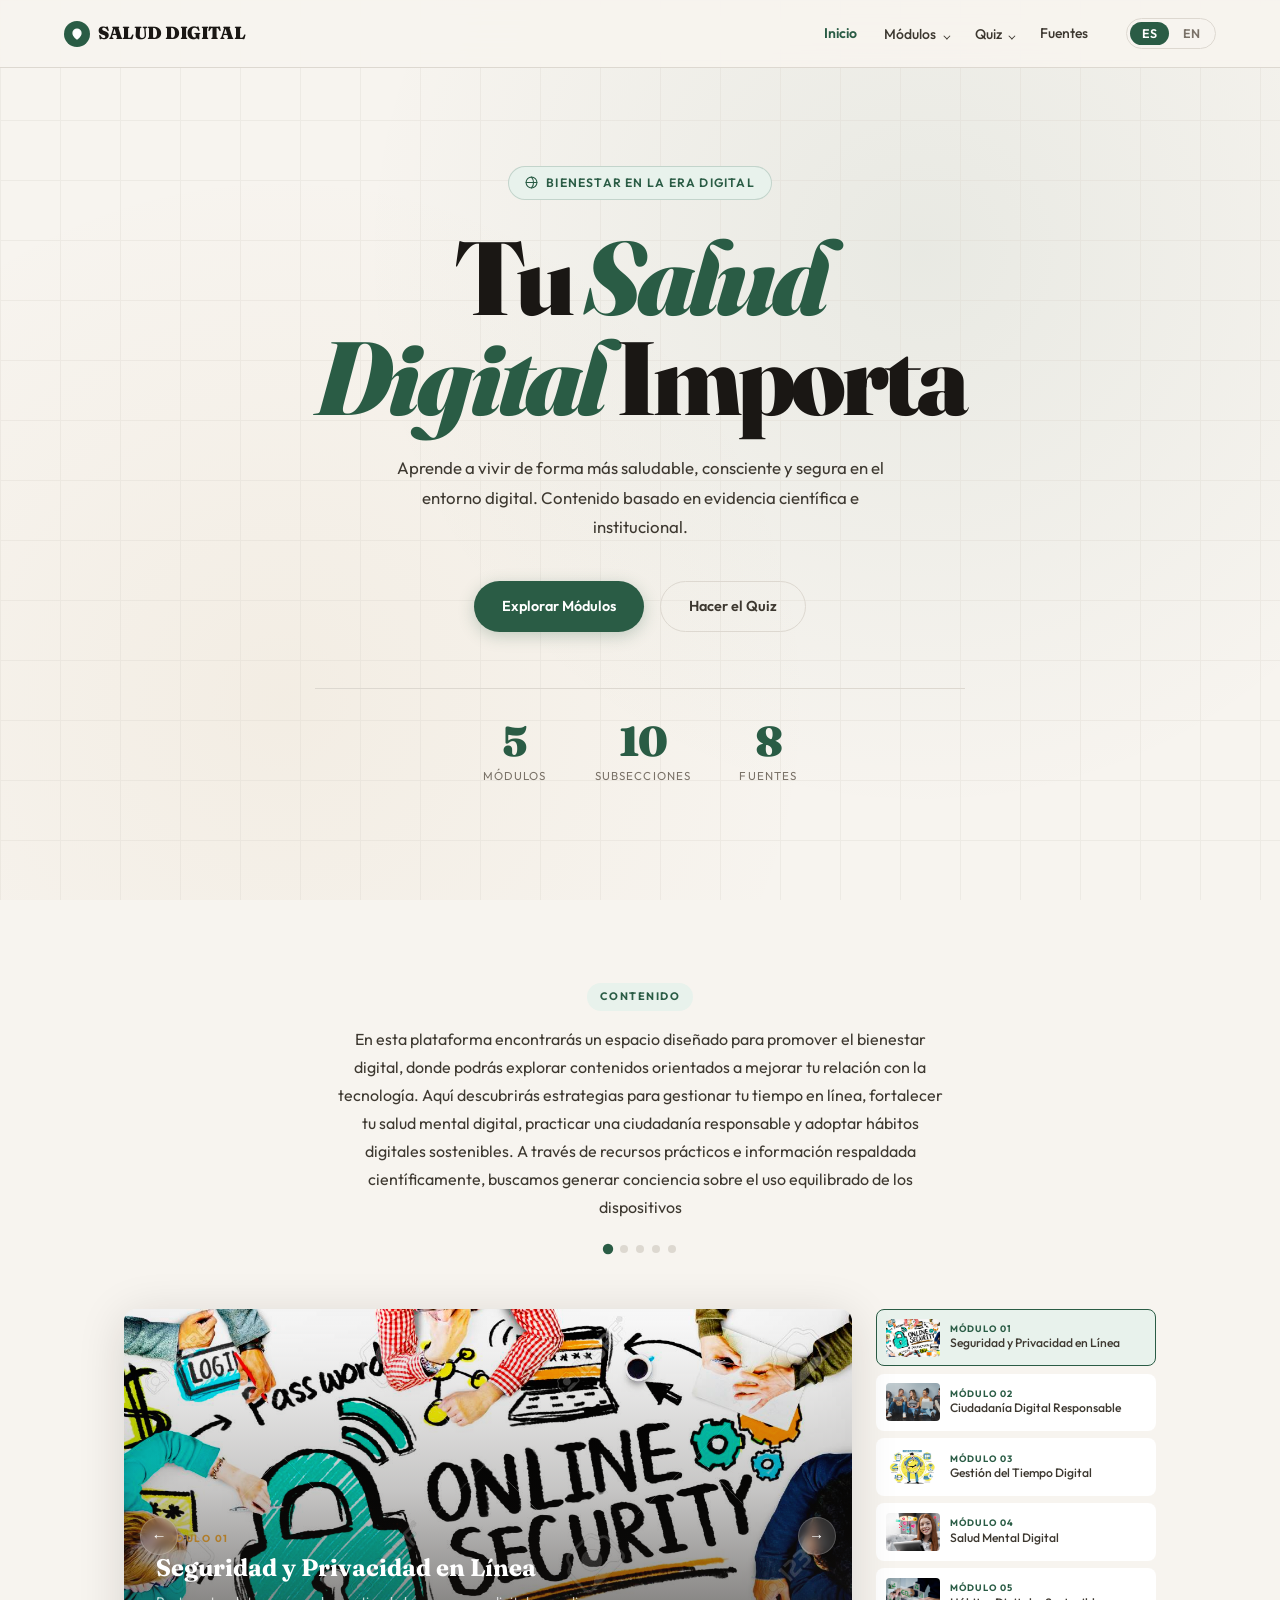
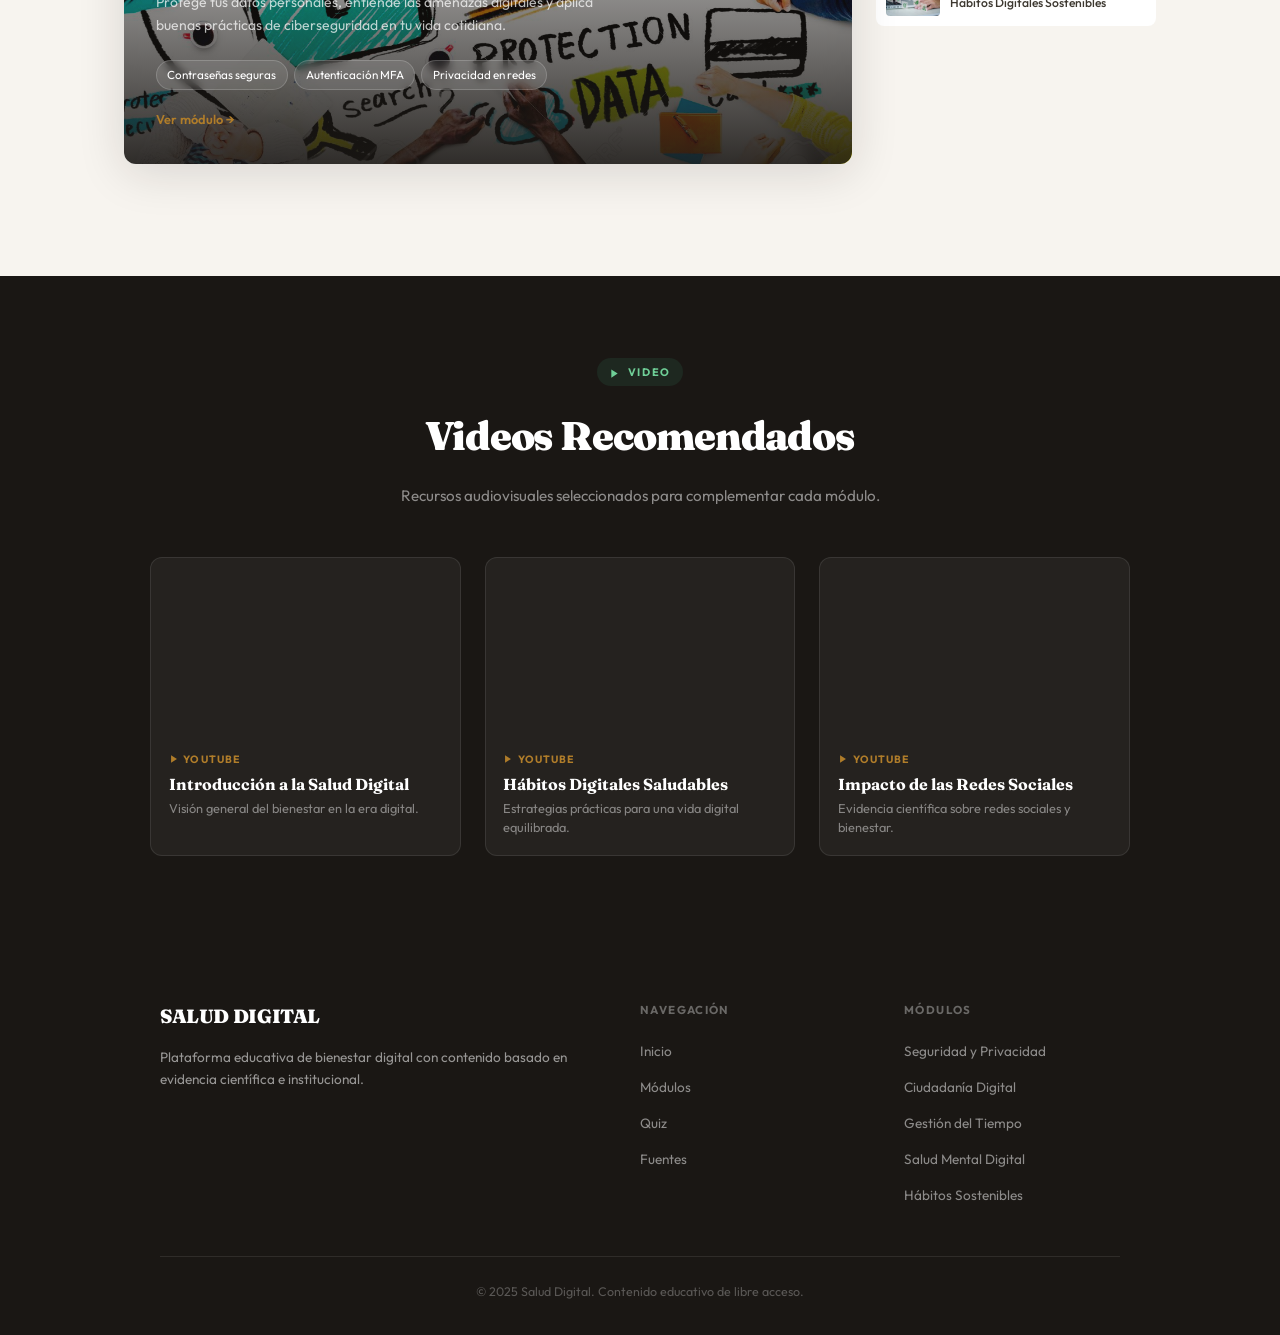
==== commit 835038ba: "Actualización 2 Mejoras en video y contenido" ====
--- a/index.html
+++ b/index.html
@@ -8,6 +8,33 @@
   <link rel="preconnect" href="https://fonts.googleapis.com" />
   <link href="https://fonts.googleapis.com/css2?family=Fraunces:ital,opsz,wght@0,9..144,300;0,9..144,700;0,9..144,900;1,9..144,700;1,9..144,900&family=Outfit:wght@300;400;500;600;700&family=JetBrains+Mono:wght@400;600&display=swap" rel="stylesheet" />
   <link rel="stylesheet" href="styles.css" />
+  <style>
+    /* Gallery key-points overlay */
+    .gallery-kp-wrap {
+      display: flex;
+      flex-direction: column;
+      gap: .32rem;
+      margin-bottom: .6rem;
+    }
+    .gallery-kp-label {
+      font-size: .6rem;
+      font-weight: 700;
+      letter-spacing: .12em;
+      text-transform: uppercase;
+      color: rgba(255,255,255,.5);
+      margin-bottom: .2rem;
+      display: block;
+    }
+    .gallery-kp-item {
+      display: flex;
+      align-items: flex-start;
+      gap: .45rem;
+      font-size: .82rem;
+      color: rgba(255,255,255,.88);
+      line-height: 1.45;
+    }
+    .gallery-kp-item svg { color: #6fcf97; margin-top: 2px; }
+  </style>
 </head>
 <body>
   <div id="reading-progress"></div>
@@ -112,8 +139,8 @@
   <section class="gallery-section" id="modules">
     <div class="gallery-preamble reveal">
       <span class="tag" data-i18n="mod_tag">Contenido</span>
-  
-      <p data-i18n="mod_preamble">En esta plataforma encontrarás un espacio diseñado para promover el bienestar digital, donde podrás explorar contenidos orientados a mejorar tu relación con la tecnología. Aquí descubrirás estrategias para gestionar tu tiempo en línea, fortalecer tu salud mental digital, practicar una ciudadanía responsable y adoptar hábitos digitales sostenibles. A través de recursos prácticos e información respaldada científicamente, buscamos generar conciencia sobre el uso equilibrado de los dispositivos.</p>
+     
+      <p data-i18n="mod_preamble">En esta plataforma encontrarás un espacio diseñado para promover el bienestar digital, donde podrás explorar contenidos orientados a mejorar tu relación con la tecnología. Aquí descubrirás estrategias para gestionar tu tiempo en línea, fortalecer tu salud mental digital, practicar una ciudadanía responsable y adoptar hábitos digitales sostenibles. A través de recursos prácticos e información respaldada científicamente, buscamos generar conciencia sobre el uso equilibrado de los dispositivos</p>
       <div class="gallery-preamble-dots">
         <span class="gdot active" onclick="goSlide(0)"></span>
         <span class="gdot" onclick="goSlide(1)"></span>
@@ -246,7 +273,17 @@
       document.getElementById('galleryTitle').textContent = d.title;
       document.getElementById('galleryDesc').textContent  = d.desc;
       const subsEl = document.getElementById('gallerySubs');
-      subsEl.innerHTML = d.tags.map(t => `<span class="gallery-sub-tag">${t}</span>`).join('');
+      // Key-point bullets
+      const kpLabel = lang === 'en' ? 'What you\'ll learn' : 'Lo que aprenderás';
+      const kpHtml = d.kp && d.kp.length
+        ? `<div class="gallery-kp-wrap">
+            <span class="gallery-kp-label">${kpLabel}</span>
+            ${d.kp.map(p => `<div class="gallery-kp-item"><svg viewBox="0 0 24 24" fill="none" stroke="currentColor" stroke-width="2.5" stroke-linecap="round" width="11" height="11" style="flex-shrink:0;margin-top:2px"><polyline points="20 6 9 17 4 12"/></svg><span>${p}</span></div>`).join('')}
+          </div>`
+        : '';
+      // Tag pills
+      const tagsHtml = d.tags.map(t => `<span class="gallery-sub-tag">${t}</span>`).join('');
+      subsEl.innerHTML = kpHtml + `<div style="display:flex;flex-wrap:wrap;gap:.4rem;margin-top:.6rem">${tagsHtml}</div>`;
       img.style.opacity = '1'; overlay.style.opacity = '1';
     }, 220);
     document.querySelectorAll('.gdot').forEach((el, i) => el.classList.toggle('active', i === idx));
@@ -273,18 +310,16 @@
     <div class="video-grid">
       <div class="video-card">
         <div class="yt-embed-wrap">
-          <div class="yt-placeholder" style="position:absolute;inset:0;display:flex;flex-direction:column;align-items:center;justify-content:center;gap:.6rem;background:rgba(255,255,255,.04);border-radius:12px 12px 0 0;">
-            <div style="width:52px;height:52px;border-radius:50%;background:rgba(42,92,69,.15);border:1.5px solid rgba(42,92,69,.3);display:flex;align-items:center;justify-content:center;">
-              <svg style="width:20px;height:20px;fill:rgba(255,255,255,.5)" viewBox="0 0 24 24"><polygon points="5 3 19 12 5 21 5 3"/></svg>
-            </div>
-            <span style="font-size:.7rem;color:rgba(255,255,255,.3);font-family:monospace;"><<iframe width="560" height="315" src="https://www.youtube.com/embed/VWWSyvrD5io?si=2tKvO5hOMC6S_ihp" title="YouTube video player" frameborder="0" allow="accelerometer; autoplay; clipboard-write; encrypted-media; gyroscope; picture-in-picture; web-share" referrerpolicy="strict-origin-when-cross-origin" allowfullscreen></iframe>></span>
-          </div>
+          <iframe src="https://www.youtube.com/embed/TZ7JLOiJFm0?si=QbRdx7wSULkF24Zd"
+                  title="Introducción a la Salud Digital"
+                  loading="lazy"
+                  allow="accelerometer; autoplay; clipboard-write; encrypted-media; gyroscope; picture-in-picture"
+                  allowfullscreen></iframe>
         </div>
         <div class="video-meta">
           <div class="video-badge">
             <svg style="width:10px;height:10px;fill:currentColor" viewBox="0 0 24 24"><polygon points="5 3 19 12 5 21 5 3"/></svg>
             YouTube
-
           </div>
           <div class="video-title" data-i18n="vid_index_1_title">Introducción a la Salud Digital</div>
           <div class="video-desc"  data-i18n="vid_index_1_desc">Visión general del bienestar en la era digital.</div>
@@ -292,12 +327,11 @@
       </div>
       <div class="video-card">
         <div class="yt-embed-wrap">
-          <div class="yt-placeholder" style="position:absolute;inset:0;display:flex;flex-direction:column;align-items:center;justify-content:center;gap:.6rem;background:rgba(255,255,255,.04);border-radius:12px 12px 0 0;">
-            <div style="width:52px;height:52px;border-radius:50%;background:rgba(42,92,69,.15);border:1.5px solid rgba(42,92,69,.3);display:flex;align-items:center;justify-content:center;">
-              <svg style="width:20px;height:20px;fill:rgba(255,255,255,.5)" viewBox="0 0 24 24"><polygon points="5 3 19 12 5 21 5 3"/></svg>
-            </div>
-            <span style="font-size:.7rem;color:rgba(255,255,255,.3);font-family:monospace;"><iframe width="560" height="315" src="https://www.youtube.com/embed/EZ0B6vWbvO0?si=1Olk57lapOTz-K_X" title="YouTube video player" frameborder="0" allow="accelerometer; autoplay; clipboard-write; encrypted-media; gyroscope; picture-in-picture; web-share" referrerpolicy="strict-origin-when-cross-origin" allowfullscreen></iframe></span>
-          </div>
+          <iframe src="https://www.youtube.com/embed/EZ0B6vWbvO0?si=1Olk57lapOTz-K_X"
+                  title="Hábitos Digitales Saludables"
+                  loading="lazy"
+                  allow="accelerometer; autoplay; clipboard-write; encrypted-media; gyroscope; picture-in-picture"
+                  allowfullscreen></iframe>
         </div>
         <div class="video-meta">
           <div class="video-badge">
@@ -310,12 +344,11 @@
       </div>
       <div class="video-card">
         <div class="yt-embed-wrap">
-          <div class="yt-placeholder" style="position:absolute;inset:0;display:flex;flex-direction:column;align-items:center;justify-content:center;gap:.6rem;background:rgba(255,255,255,.04);border-radius:12px 12px 0 0;">
-            <div style="width:52px;height:52px;border-radius:50%;background:rgba(42,92,69,.15);border:1.5px solid rgba(42,92,69,.3);display:flex;align-items:center;justify-content:center;">
-              <svg style="width:20px;height:20px;fill:rgba(255,255,255,.5)" viewBox="0 0 24 24"><polygon points="5 3 19 12 5 21 5 3"/></svg>
-            </div>
-            <span style="font-size:.7rem;color:rgba(255,255,255,.3);font-family:monospace;"><iframe width="560" height="315" src="https://www.youtube.com/embed/hAkHEeLj_AE?si=XW1t35tpnagaiTtk" title="YouTube video player" frameborder="0" allow="accelerometer; autoplay; clipboard-write; encrypted-media; gyroscope; picture-in-picture; web-share" referrerpolicy="strict-origin-when-cross-origin" allowfullscreen></iframe></span>
-          </div>
+          <iframe src="https://www.youtube.com/embed/hAkHEeLj_AE?si=XW1t35tpnagaiTtk"
+                  title="Impacto de las Redes Sociales"
+                  loading="lazy"
+                  allow="accelerometer; autoplay; clipboard-write; encrypted-media; gyroscope; picture-in-picture"
+                  allowfullscreen></iframe>
         </div>
         <div class="video-meta">
           <div class="video-badge">
@@ -362,20 +395,6 @@
   </footer>
 
   <script src="main.js"></script>
-  <script>
-    function hidePlaceholder(videoEl) {
-      const ph = videoEl.previousElementSibling;
-      if (ph && ph.classList.contains('video-local-placeholder')) ph.style.display = 'none';
-    }
-    function showVideoError(videoEl) {
-      const ph = videoEl.previousElementSibling;
-      if (ph) { const h = ph.querySelector('.placeholder-hint'); if (h) h.style.color='var(--accent2)'; }
-    }
-    function playLocalVideo(placeholderEl) {
-      const video = placeholderEl.nextElementSibling;
-      if (video && video.tagName === 'VIDEO') { video.load(); video.play().catch(()=>{}); }
-    }
-  </script>
   <script>
     (function () {
       const _base = setLang;
--- a/styles.css
+++ b/styles.css
@@ -847,3 +847,46 @@
   .subsection-card { padding: 1.5rem; }
   .gallery-featured { aspect-ratio: 4/3; }
 }
+
+/* ─── YouTube iframe embeds en módulos ─────── */
+.yt-module-wrap {
+  margin-bottom: 1.5rem;
+  border-radius: var(--radius-lg);
+  overflow: hidden;
+  border: 1.5px solid var(--border);
+  box-shadow: var(--shadow);
+}
+
+.yt-module-wrap .yt-embed-wrap {
+  position: relative;
+  padding-bottom: 56.25%;
+  height: 0;
+  overflow: hidden;
+  background: #0a0a0a;
+}
+
+.yt-module-wrap .yt-embed-wrap iframe {
+  position: absolute;
+  inset: 0;
+  width: 100%;
+  height: 100%;
+  border: 0;
+}
+
+.yt-module-caption {
+  display: flex;
+  align-items: flex-start;
+  gap: .45rem;
+  background: var(--bg);
+  padding: .65rem 1rem;
+  font-size: .8rem;
+  color: var(--muted);
+  border-top: 1px solid var(--border);
+  line-height: 1.5;
+}
+
+.yt-module-caption svg {
+  color: #ff4444;
+  flex-shrink: 0;
+  margin-top: 2px;
+}
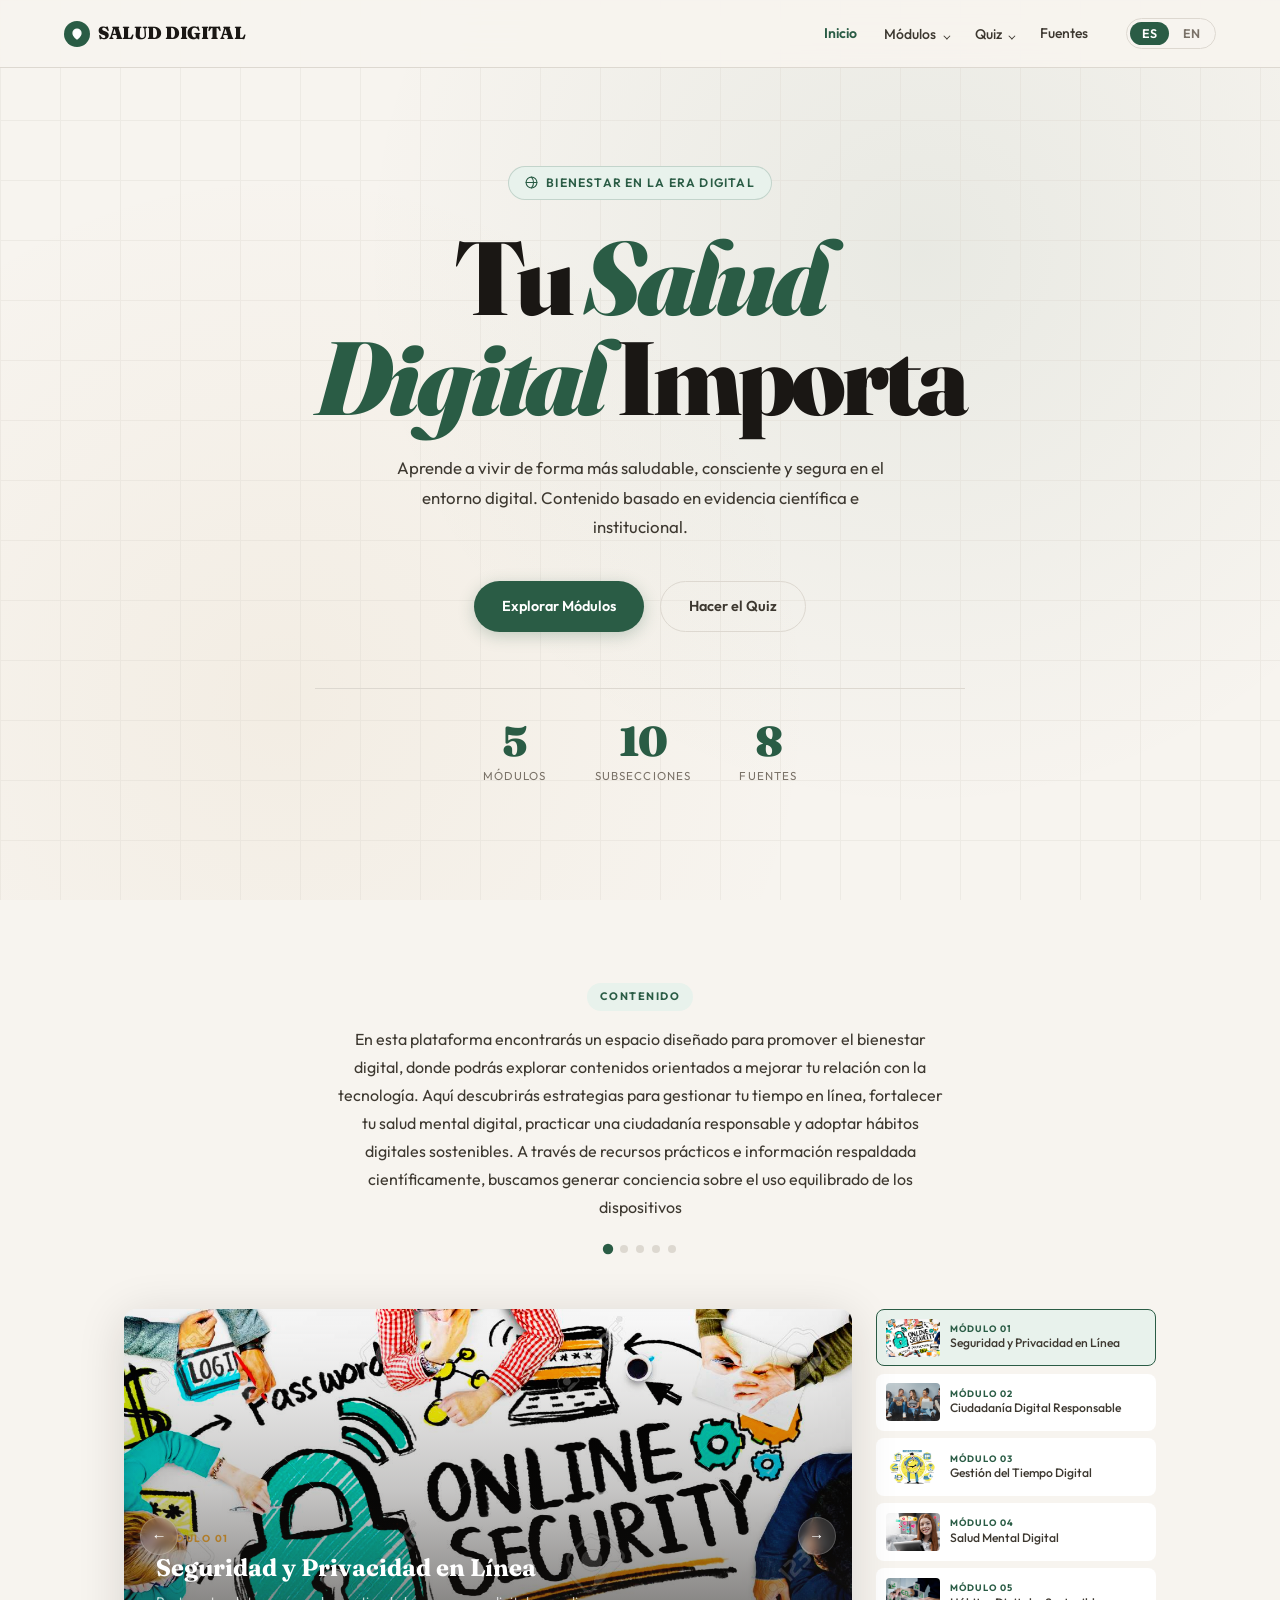
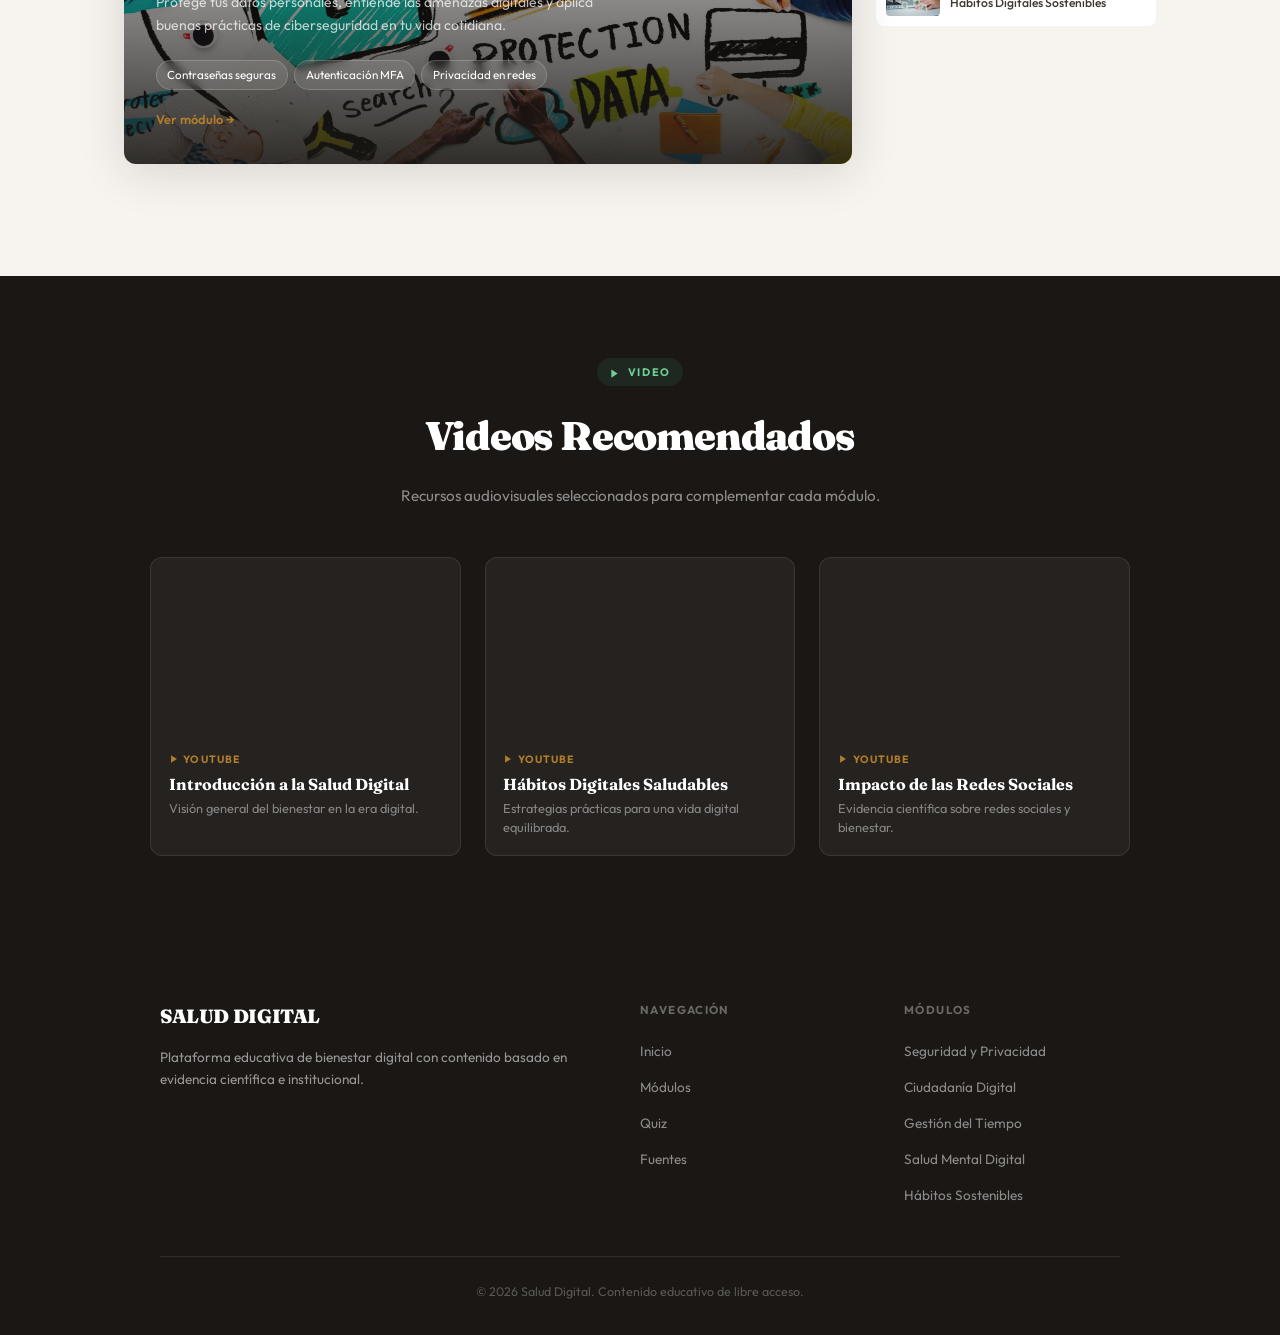
==== commit f0d8fdaa: "uno mas" ====
--- a/index.html
+++ b/index.html
@@ -390,7 +390,7 @@
       </div>
     </div>
     <div class="footer-bottom">
-      <p data-i18n="footer_copy">© 2025 Salud Digital. Contenido educativo de libre acceso.</p>
+      <p data-i18n="footer_copy">© 2026 Salud Digital. Contenido educativo de libre acceso.</p>
     </div>
   </footer>
 
